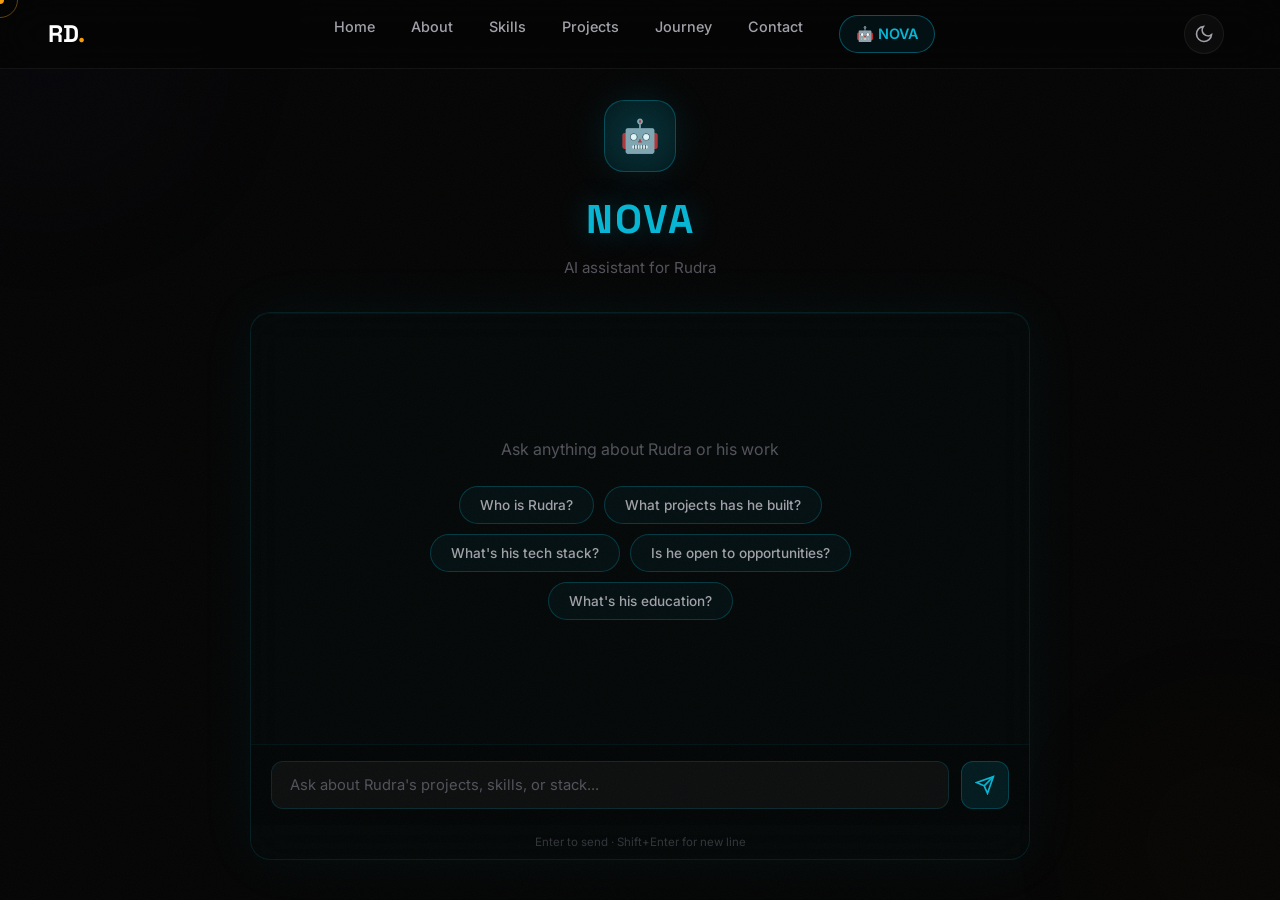
==== nova.html @ 8e403020 "Updated UI / added ChatBot / added feature" ====
<!DOCTYPE html>
<html lang="en">

<head>
    <meta charset="UTF-8">
    <meta name="viewport" content="width=device-width, initial-scale=1.0">
    <title>NOVA — AI Assistant | Rudra Dalvi</title>
    <meta name="description" content="Chat with NOVA, Rudra Dalvi's AI assistant. Ask about his projects, skills, education, and more.">
    <link
        href="https://fonts.googleapis.com/css2?family=Inter:wght@300;400;500;600;700;800;900&family=Space+Grotesk:wght@400;500;600;700&display=swap"
        rel="stylesheet">
    <link rel="stylesheet" href="style.css">
    <link rel="stylesheet" href="nova.css">
</head>

<body>
    <!-- Noise Overlay -->
    <div class="noise-overlay"></div>

    <!-- Custom Cursor -->
    <div class="cursor-dot" id="cursorDot"></div>
    <div class="cursor-ring" id="cursorRing"></div>

    <!-- Navigation -->
    <nav class="navbar scrolled" id="navbar">
        <a href="index.html" class="nav-logo">RD<span class="logo-dot">.</span></a>
        <div class="nav-links">
            <a href="index.html#home" class="nav-link">Home</a>
            <a href="index.html#about" class="nav-link">About</a>
            <a href="index.html#skills" class="nav-link">Skills</a>
            <a href="index.html#projects" class="nav-link">Projects</a>
            <a href="index.html#journey" class="nav-link">Journey</a>
            <a href="index.html#contact" class="nav-link">Contact</a>
            <a href="nova.html" class="nav-link nav-nova active">🤖 NOVA</a>
        </div>
        <button class="theme-toggle" id="themeToggle" aria-label="Toggle theme">
            <svg class="theme-icon icon-sun" width="20" height="20" viewBox="0 0 24 24" fill="none" stroke="currentColor" stroke-width="2"><circle cx="12" cy="12" r="5"/><line x1="12" y1="1" x2="12" y2="3"/><line x1="12" y1="21" x2="12" y2="23"/><line x1="4.22" y1="4.22" x2="5.64" y2="5.64"/><line x1="18.36" y1="18.36" x2="19.78" y2="19.78"/><line x1="1" y1="12" x2="3" y2="12"/><line x1="21" y1="12" x2="23" y2="12"/><line x1="4.22" y1="19.78" x2="5.64" y2="18.36"/><line x1="18.36" y1="5.64" x2="19.78" y2="4.22"/></svg>
            <svg class="theme-icon icon-moon" width="20" height="20" viewBox="0 0 24 24" fill="none" stroke="currentColor" stroke-width="2"><path d="M21 12.79A9 9 0 1 1 11.21 3 7 7 0 0 0 21 12.79z"/></svg>
        </button>
    </nav>

    <!-- NOVA Chat Page -->
    <main class="nova-page">
        <!-- Hero Header -->
        <div class="nova-hero">
            <div class="nova-avatar">
                <div class="nova-avatar-glow"></div>
                <span>🤖</span>
            </div>
            <h1 class="nova-title">NOVA</h1>
            <p class="nova-subtitle">AI assistant for Rudra</p>
        </div>

        <!-- Chat Container -->
        <div class="nova-chat-container" id="novaChatContainer">
            <div class="nova-messages" id="novaMessages">
                <!-- Welcome state with suggestions -->
                <div class="nova-welcome" id="novaWelcome">
                    <p class="nova-welcome-text">Ask anything about Rudra or his work</p>
                    <div class="nova-suggestions" id="novaSuggestions">
                        <button class="nova-chip" data-question="Who is Rudra?">Who is Rudra?</button>
                        <button class="nova-chip" data-question="What projects has he built?">What projects has he built?</button>
                        <button class="nova-chip" data-question="What's his tech stack?">What's his tech stack?</button>
                        <button class="nova-chip" data-question="Is he open to opportunities?">Is he open to opportunities?</button>
                        <button class="nova-chip" data-question="What's his education?">What's his education?</button>
                    </div>
                </div>
            </div>

            <!-- Input Area -->
            <div class="nova-input-area">
                <input type="text" id="novaInput" placeholder="Ask about Rudra's projects, skills, or stack..." autocomplete="off">
                <button id="novaSend" class="nova-send-btn" aria-label="Send">
                    <svg width="20" height="20" viewBox="0 0 24 24" fill="none" stroke="currentColor" stroke-width="2"><line x1="22" y1="2" x2="11" y2="13"/><polygon points="22 2 15 22 11 13 2 9 22 2"/></svg>
                </button>
            </div>
            <p class="nova-hint">Enter to send · Shift+Enter for new line</p>
        </div>
    </main>

    <!-- Edge Glow Overlays -->
    <div class="edge-glow edge-glow-tl"></div>
    <div class="edge-glow edge-glow-br"></div>

    <!-- Flashlight Overlay -->
    <div class="flashlight-overlay" id="flashlightOverlay"></div>

    <script src="nova.js"></script>
</body>

</html>
---- style.css ----
/* ===================================================
   RUDRA DALVI — PORTFOLIO WEBSITE
   Premium Dark Theme with Amber & Violet Accents
   =================================================== */

/* ---------- CSS VARIABLES ---------- */
:root {
    /* Colors */
    --bg-primary: #050505;
    --bg-secondary: #0a0a0a;
    --bg-tertiary: #111111;
    --bg-card: rgba(255, 255, 255, 0.03);
    --bg-card-hover: rgba(255, 255, 255, 0.06);
    --border-subtle: rgba(255, 255, 255, 0.06);
    --border-hover: rgba(255, 255, 255, 0.12);

    --text-primary: #ffffff;
    --text-secondary: #a1a1aa;
    --text-muted: #52525b;

    --accent-amber: #f59e0b;
    --accent-amber-light: #fbbf24;
    --accent-violet: #8b5cf6;
    --accent-violet-light: #a78bfa;
    --accent-cyan: #06b6d4;

    --gradient-primary: linear-gradient(135deg, var(--accent-amber), var(--accent-violet));
    --gradient-hero: linear-gradient(135deg, #f59e0b 0%, #ec4899 50%, #8b5cf6 100%);
    --gradient-glow: radial-gradient(ellipse at center, rgba(139, 92, 246, 0.15) 0%, transparent 70%);

    /* Typography */
    --font-primary: 'Inter', -apple-system, BlinkMacSystemFont, sans-serif;
    --font-display: 'Space Grotesk', 'Inter', sans-serif;

    /* Spacing */
    --section-padding: clamp(80px, 12vh, 140px);
    --container-width: 1200px;
    --container-padding: clamp(20px, 4vw, 40px);

    /* Transitions */
    --ease-out-expo: cubic-bezier(0.16, 1, 0.3, 1);
    --ease-out-quart: cubic-bezier(0.25, 1, 0.5, 1);
    --transition-fast: 0.2s var(--ease-out-expo);
    --transition-medium: 0.4s var(--ease-out-expo);
    --transition-slow: 0.8s var(--ease-out-expo);

    /* Border Radius */
    --radius-sm: 8px;
    --radius-md: 12px;
    --radius-lg: 16px;
    --radius-xl: 24px;
}

/* ---------- RESET & BASE ---------- */
*,
*::before,
*::after {
    margin: 0;
    padding: 0;
    box-sizing: border-box;
}

html {
    scroll-behavior: smooth;
    font-size: 16px;
    -webkit-font-smoothing: antialiased;
    -moz-osx-font-smoothing: grayscale;
}

body {
    font-family: var(--font-primary);
    background: var(--bg-primary);
    color: var(--text-primary);
    line-height: 1.6;
    overflow-x: hidden;
    cursor: none;
}

@media (max-width: 768px) {
    body { cursor: auto; }
}

a {
    color: inherit;
    text-decoration: none;
}

img {
    max-width: 100%;
    height: auto;
    display: block;
}

button {
    font-family: inherit;
    cursor: none;
    border: none;
    background: none;
}

@media (max-width: 768px) {
    button { cursor: pointer; }
}

/* ---------- NOISE OVERLAY ---------- */
.noise-overlay {
    position: fixed;
    top: 0;
    left: 0;
    width: 100%;
    height: 100%;
    pointer-events: none;
    z-index: 99;
    opacity: 0.03;
    background-image: url("data:image/svg+xml,%3Csvg viewBox='0 0 256 256' xmlns='http://www.w3.org/2000/svg'%3E%3Cfilter id='n'%3E%3CfeTurbulence type='fractalNoise' baseFrequency='0.85' numOctaves='4' stitchTiles='stitch'/%3E%3C/filter%3E%3Crect width='100%25' height='100%25' filter='url(%23n)'/%3E%3C/svg%3E");
    background-repeat: repeat;
    background-size: 256px;
}

/* ---------- CUSTOM CURSOR ---------- */
.cursor-dot {
    position: fixed;
    top: 0;
    left: 0;
    width: 8px;
    height: 8px;
    background: var(--accent-amber);
    border-radius: 50%;
    pointer-events: none;
    z-index: 9999;
    transform: translate(-50%, -50%);
    transition: width 0.3s, height 0.3s, background 0.3s;
}

.cursor-ring {
    position: fixed;
    top: 0;
    left: 0;
    width: 36px;
    height: 36px;
    border: 1.5px solid rgba(245, 158, 11, 0.4);
    border-radius: 50%;
    pointer-events: none;
    z-index: 9999;
    transform: translate(-50%, -50%);
    transition: width 0.4s var(--ease-out-expo), height 0.4s var(--ease-out-expo), border-color 0.3s;
}

.cursor-dot.hovering {
    width: 16px;
    height: 16px;
    background: var(--accent-violet);
}

.cursor-ring.hovering {
    width: 50px;
    height: 50px;
    border-color: rgba(139, 92, 246, 0.5);
}

/* Ensure custom cursor is visible everywhere */
*, *::before, *::after {
    cursor: none !important;
}

@media (max-width: 768px) {
    .cursor-dot, .cursor-ring { display: none; }
    *, *::before, *::after { cursor: auto !important; }
}

/* ---------- CONTAINER ---------- */
.container {
    max-width: var(--container-width);
    margin: 0 auto;
    padding: 0 var(--container-padding);
}

/* ---------- SECTION ---------- */
.section {
    padding: var(--section-padding) 0;
    position: relative;
}

.section-header {
    margin-bottom: clamp(40px, 6vh, 70px);
}

.section-tag {
    display: inline-block;
    font-family: var(--font-display);
    font-size: 0.85rem;
    font-weight: 500;
    color: var(--accent-amber);
    letter-spacing: 0.08em;
    margin-bottom: 12px;
    text-transform: uppercase;
}

.section-title {
    font-family: var(--font-display);
    font-size: clamp(2.2rem, 5vw, 3.5rem);
    font-weight: 700;
    line-height: 1.15;
    letter-spacing: -0.02em;
}

.gradient-text {
    background: var(--gradient-hero);
    -webkit-background-clip: text;
    -webkit-text-fill-color: transparent;
    background-clip: text;
}

/* ---------- SCROLL REVEAL ---------- */
.reveal-up {
    opacity: 0;
    transform: translateY(40px);
    transition: opacity 0.8s var(--ease-out-expo), transform 0.8s var(--ease-out-expo);
    transition-delay: var(--delay, 0s);
}

.reveal-up.revealed {
    opacity: 1;
    transform: translateY(0);
}

/* ---------- BUTTONS ---------- */
.btn {
    display: inline-flex;
    align-items: center;
    gap: 10px;
    padding: 14px 28px;
    font-family: var(--font-display);
    font-size: 0.95rem;
    font-weight: 600;
    border-radius: 50px;
    transition: all var(--transition-medium);
    position: relative;
    overflow: hidden;
}

.btn-primary {
    background: var(--gradient-primary);
    color: #fff;
    border: none;
    box-shadow: 0 4px 24px rgba(139, 92, 246, 0.25);
}

.btn-primary::before {
    content: '';
    position: absolute;
    inset: 0;
    background: linear-gradient(135deg, var(--accent-violet), var(--accent-amber));
    opacity: 0;
    transition: opacity 0.4s;
    border-radius: inherit;
}

.btn-primary:hover::before {
    opacity: 1;
}

.btn-primary span, .btn-primary svg {
    position: relative;
    z-index: 1;
}

.btn-primary:hover {
    box-shadow: 0 8px 32px rgba(139, 92, 246, 0.4);
    transform: translateY(-2px);
}

.btn-outline {
    background: transparent;
    color: var(--text-primary);
    border: 1.5px solid var(--border-hover);
}

.btn-outline:hover {
    border-color: var(--accent-amber);
    color: var(--accent-amber);
    background: rgba(245, 158, 11, 0.05);
    transform: translateY(-2px);
}

/* ===================================================
   NAVIGATION
   =================================================== */
.navbar {
    position: fixed;
    top: 0;
    left: 0;
    right: 0;
    z-index: 1000;
    display: flex;
    align-items: center;
    justify-content: space-between;
    padding: 20px clamp(24px, 4vw, 48px);
    background: rgba(5, 5, 5, 0.6);
    backdrop-filter: blur(20px);
    -webkit-backdrop-filter: blur(20px);
    border-bottom: 1px solid transparent;
    transition: all 0.4s var(--ease-out-expo);
}

.navbar.scrolled {
    padding: 14px clamp(24px, 4vw, 48px);
    border-bottom-color: var(--border-subtle);
    background: rgba(5, 5, 5, 0.85);
}

.nav-logo {
    font-family: var(--font-display);
    font-size: 1.5rem;
    font-weight: 700;
    letter-spacing: -0.02em;
    transition: color var(--transition-fast);
}

.logo-dot {
    color: var(--accent-amber);
}

.nav-links {
    display: flex;
    gap: 36px;
}

.nav-link {
    font-size: 0.9rem;
    font-weight: 500;
    color: var(--text-secondary);
    transition: color var(--transition-fast);
    position: relative;
}

.nav-link::after {
    content: '';
    position: absolute;
    bottom: -4px;
    left: 0;
    width: 0;
    height: 2px;
    background: var(--gradient-primary);
    transition: width var(--transition-medium);
    border-radius: 2px;
}

.nav-link:hover,
.nav-link.active {
    color: var(--text-primary);
}

.nav-link:hover::after,
.nav-link.active::after {
    width: 100%;
}

/* NOVA AI Nav Link - Special Styling */
.nav-nova {
    color: #06b6d4 !important;
    border: 1px solid rgba(6,182,212,0.4);
    padding: 6px 16px !important;
    border-radius: 20px;
    font-weight: 600 !important;
    background: rgba(6,182,212,0.08);
    transition: all 0.3s ease;
}
.nav-nova:hover {
    background: rgba(6,182,212,0.15);
    border-color: rgba(6,182,212,0.7);
    box-shadow: 0 0 20px rgba(6,182,212,0.2);
}
.nav-nova::after { display: none !important; }

.nav-menu-btn {
    display: none;
    flex-direction: column;
    gap: 5px;
    padding: 4px;
}

.nav-menu-btn span {
    display: block;
    width: 24px;
    height: 2px;
    background: var(--text-primary);
    transition: all var(--transition-fast);
    border-radius: 2px;
}

.nav-menu-btn.open span:nth-child(1) {
    transform: rotate(45deg) translate(5px, 5px);
}
.nav-menu-btn.open span:nth-child(2) {
    opacity: 0;
}
.nav-menu-btn.open span:nth-child(3) {
    transform: rotate(-45deg) translate(5px, -5px);
}

/* Mobile Menu */
.mobile-menu {
    position: fixed;
    top: 0;
    left: 0;
    right: 0;
    bottom: 0;
    z-index: 999;
    background: rgba(5, 5, 5, 0.95);
    backdrop-filter: blur(30px);
    display: flex;
    flex-direction: column;
    align-items: center;
    justify-content: center;
    gap: 32px;
    opacity: 0;
    visibility: hidden;
    transition: all 0.5s var(--ease-out-expo);
}

.mobile-menu.open {
    opacity: 1;
    visibility: visible;
}

.mobile-link {
    font-family: var(--font-display);
    font-size: 2rem;
    font-weight: 700;
    color: var(--text-secondary);
    transition: color var(--transition-fast);
}

.mobile-link:hover {
    color: var(--accent-amber);
}

@media (max-width: 768px) {
    .nav-links { display: none; }
    .nav-menu-btn { display: flex; }
}

/* ===================================================
   HERO SECTION — SPACE THEME
   =================================================== */
.hero {
    min-height: 100vh;
    display: flex;
    align-items: center;
    position: relative;
    overflow: hidden;
    padding: 100px 0 60px;
    background: #020010;
}

/* ---------- SPACE BACKGROUND ---------- */
.space-bg {
    position: absolute;
    inset: 0;
    overflow: hidden;
    z-index: 0;
}

/* Star layers using radial gradients */
.stars-layer {
    position: absolute;
    inset: 0;
}

.stars-small {
    background-image:
        radial-gradient(1px 1px at 10% 20%, rgba(255,255,255,0.8) 50%, transparent 100%),
        radial-gradient(1px 1px at 25% 35%, rgba(255,255,255,0.6) 50%, transparent 100%),
        radial-gradient(1px 1px at 40% 10%, rgba(255,255,255,0.7) 50%, transparent 100%),
        radial-gradient(1px 1px at 55% 45%, rgba(255,255,255,0.5) 50%, transparent 100%),
        radial-gradient(1px 1px at 70% 15%, rgba(255,255,255,0.8) 50%, transparent 100%),
        radial-gradient(1px 1px at 85% 55%, rgba(255,255,255,0.6) 50%, transparent 100%),
        radial-gradient(1px 1px at 15% 60%, rgba(255,255,255,0.5) 50%, transparent 100%),
        radial-gradient(1px 1px at 30% 75%, rgba(255,255,255,0.7) 50%, transparent 100%),
        radial-gradient(1px 1px at 50% 80%, rgba(255,255,255,0.6) 50%, transparent 100%),
        radial-gradient(1px 1px at 65% 65%, rgba(255,255,255,0.8) 50%, transparent 100%),
        radial-gradient(1px 1px at 80% 30%, rgba(255,255,255,0.5) 50%, transparent 100%),
        radial-gradient(1px 1px at 95% 75%, rgba(255,255,255,0.7) 50%, transparent 100%),
        radial-gradient(1px 1px at 5% 90%, rgba(255,255,255,0.6) 50%, transparent 100%),
        radial-gradient(1px 1px at 20% 50%, rgba(255,255,255,0.5) 50%, transparent 100%),
        radial-gradient(1px 1px at 45% 25%, rgba(255,255,255,0.8) 50%, transparent 100%),
        radial-gradient(1px 1px at 60% 90%, rgba(255,255,255,0.6) 50%, transparent 100%),
        radial-gradient(1px 1px at 75% 50%, rgba(255,255,255,0.7) 50%, transparent 100%),
        radial-gradient(1px 1px at 90% 10%, rgba(255,255,255,0.5) 50%, transparent 100%),
        radial-gradient(1px 1px at 35% 95%, rgba(255,255,255,0.8) 50%, transparent 100%),
        radial-gradient(1px 1px at 8% 42%, rgba(255,255,255,0.6) 50%, transparent 100%);
    animation: twinkle-1 4s ease-in-out infinite alternate;
}

.stars-medium {
    background-image:
        radial-gradient(1.5px 1.5px at 12% 28%, rgba(255,255,255,0.9) 50%, transparent 100%),
        radial-gradient(1.5px 1.5px at 38% 52%, rgba(200,180,255,0.8) 50%, transparent 100%),
        radial-gradient(1.5px 1.5px at 62% 18%, rgba(255,220,180,0.9) 50%, transparent 100%),
        radial-gradient(1.5px 1.5px at 78% 72%, rgba(255,255,255,0.7) 50%, transparent 100%),
        radial-gradient(1.5px 1.5px at 22% 82%, rgba(180,200,255,0.8) 50%, transparent 100%),
        radial-gradient(1.5px 1.5px at 48% 38%, rgba(255,255,255,0.9) 50%, transparent 100%),
        radial-gradient(1.5px 1.5px at 88% 48%, rgba(255,200,220,0.7) 50%, transparent 100%),
        radial-gradient(1.5px 1.5px at 55% 92%, rgba(255,255,255,0.8) 50%, transparent 100%),
        radial-gradient(1.5px 1.5px at 32% 12%, rgba(200,220,255,0.9) 50%, transparent 100%),
        radial-gradient(1.5px 1.5px at 72% 58%, rgba(255,255,255,0.7) 50%, transparent 100%);
    animation: twinkle-2 5s ease-in-out infinite alternate;
}

.stars-large {
    background-image:
        radial-gradient(2.5px 2.5px at 18% 22%, rgba(255,255,255,1) 40%, rgba(139,92,246,0.3) 70%, transparent 100%),
        radial-gradient(2px 2px at 52% 68%, rgba(255,255,255,1) 40%, rgba(245,158,11,0.3) 70%, transparent 100%),
        radial-gradient(2.5px 2.5px at 82% 35%, rgba(255,255,255,1) 40%, rgba(6,182,212,0.3) 70%, transparent 100%),
        radial-gradient(2px 2px at 42% 85%, rgba(255,255,255,0.9) 40%, rgba(139,92,246,0.2) 70%, transparent 100%),
        radial-gradient(2.5px 2.5px at 68% 12%, rgba(255,255,255,1) 40%, rgba(245,158,11,0.2) 70%, transparent 100%);
    animation: twinkle-3 6s ease-in-out infinite alternate;
}

@keyframes twinkle-1 {
    0% { opacity: 0.6; }
    100% { opacity: 1; }
}
@keyframes twinkle-2 {
    0% { opacity: 1; }
    100% { opacity: 0.5; }
}
@keyframes twinkle-3 {
    0% { opacity: 0.8; }
    50% { opacity: 1; }
    100% { opacity: 0.6; }
}

/* Nebulae — colorful cosmic clouds */
.nebula {
    position: absolute;
    border-radius: 50%;
    filter: blur(80px);
    pointer-events: none;
}

.nebula-1 {
    width: 500px;
    height: 400px;
    top: -10%;
    right: -5%;
    background: radial-gradient(ellipse, rgba(139, 92, 246, 0.12) 0%, rgba(88, 28, 135, 0.06) 50%, transparent 80%);
    animation: nebula-drift 20s ease-in-out infinite alternate;
}

.nebula-2 {
    width: 400px;
    height: 350px;
    bottom: 5%;
    left: -5%;
    background: radial-gradient(ellipse, rgba(245, 158, 11, 0.08) 0%, rgba(234, 88, 12, 0.04) 50%, transparent 80%);
    animation: nebula-drift 25s ease-in-out infinite alternate-reverse;
}

.nebula-3 {
    width: 350px;
    height: 300px;
    top: 40%;
    left: 30%;
    background: radial-gradient(ellipse, rgba(6, 182, 212, 0.06) 0%, rgba(14, 116, 144, 0.03) 50%, transparent 80%);
    animation: nebula-drift 18s ease-in-out infinite alternate;
}

@keyframes nebula-drift {
    0% { transform: translate(0, 0) scale(1); }
    50% { transform: translate(20px, -15px) scale(1.05); }
    100% { transform: translate(-15px, 10px) scale(0.95); }
}

/* Shooting Stars */
.shooting-star {
    position: absolute;
    width: 100px;
    height: 1px;
    background: linear-gradient(90deg, rgba(255,255,255,0.8), transparent);
    border-radius: 50%;
    opacity: 0;
}

.star-1 {
    top: 15%;
    left: 20%;
    transform: rotate(-35deg);
    animation: shoot 4s ease-in-out infinite;
    animation-delay: 1s;
}

.star-2 {
    top: 35%;
    left: 60%;
    transform: rotate(-25deg);
    animation: shoot 5s ease-in-out infinite;
    animation-delay: 3s;
}

.star-3 {
    top: 55%;
    left: 40%;
    transform: rotate(-40deg);
    animation: shoot 6s ease-in-out infinite;
    animation-delay: 5s;
}

@keyframes shoot {
    0% { opacity: 0; transform: rotate(-35deg) translateX(0); }
    2% { opacity: 1; }
    8% { opacity: 0; transform: rotate(-35deg) translateX(300px); }
    100% { opacity: 0; }
}

/* Planets */
.planet {
    position: absolute;
    border-radius: 50%;
    pointer-events: none;
}

.planet-1 {
    width: 60px;
    height: 60px;
    top: 12%;
    right: 15%;
    background: radial-gradient(circle at 30% 30%, #4a3878, #1e1145);
    box-shadow: inset -8px -5px 15px rgba(0,0,0,0.5), 0 0 20px rgba(139,92,246,0.15);
    animation: planet-float 15s ease-in-out infinite;
}

.planet-1::after {
    content: '';
    position: absolute;
    width: 90px;
    height: 12px;
    top: 50%;
    left: 50%;
    transform: translate(-50%, -50%) rotateX(75deg);
    border: 1.5px solid rgba(139,92,246,0.25);
    border-radius: 50%;
}

.planet-2 {
    width: 30px;
    height: 30px;
    bottom: 25%;
    left: 10%;
    background: radial-gradient(circle at 35% 35%, #f59e0b, #92400e);
    box-shadow: inset -4px -3px 8px rgba(0,0,0,0.4), 0 0 12px rgba(245,158,11,0.1);
    animation: planet-float 12s ease-in-out infinite reverse;
}

@keyframes planet-float {
    0%, 100% { transform: translateY(0) translateX(0); }
    25% { transform: translateY(-8px) translateX(5px); }
    50% { transform: translateY(5px) translateX(-3px); }
    75% { transform: translateY(-3px) translateX(-8px); }
}

/* ---------- CSS ASTRONAUT (Image-Based) ---------- */
.astronaut-wrapper {
    position: absolute;
    right: 8%;
    top: 50%;
    transform: translateY(-50%);
    z-index: 3;
    pointer-events: none;
    animation: astro-float 8s ease-in-out infinite;
}

@keyframes astro-float {
    0%, 100% { transform: translateY(-50%) rotate(-5deg) translate(0, 0); }
    25% { transform: translateY(-50%) rotate(3deg) translate(15px, -20px); }
    50% { transform: translateY(-50%) rotate(-2deg) translate(-10px, -35px); }
    75% { transform: translateY(-50%) rotate(5deg) translate(20px, -15px); }
}

.astronaut-img {
    width: clamp(280px, 30vw, 450px);
    height: auto;
    filter: drop-shadow(0 10px 40px rgba(139, 92, 246, 0.25))
            drop-shadow(0 5px 15px rgba(245, 158, 11, 0.15));
    transition: filter 0.5s, transform 0.5s var(--ease-out-expo);
}

.astronaut-wrapper:hover .astronaut-img {
    filter: drop-shadow(0 15px 50px rgba(139, 92, 246, 0.35))
            drop-shadow(0 8px 25px rgba(245, 158, 11, 0.2));
    transform: scale(1.05);
}

/* ---------- HERO CONTENT (SPACE LAYOUT) ---------- */
.hero-particles {
    position: absolute;
    inset: 0;
    pointer-events: none;
    overflow: hidden;
    z-index: 1;
}

.hero-content-space {
    max-width: var(--container-width);
    margin: 0 auto;
    padding: 0 var(--container-padding);
    padding-left: clamp(60px, 10vw, 160px);
    display: flex;
    align-items: center;
    justify-content: flex-start;
    position: relative;
    z-index: 4;
}

.hero-text-centered {
    max-width: 550px;
    text-align: left;
    flex-shrink: 0;
}

.hero-badge {
    display: inline-flex;
    align-items: center;
    gap: 8px;
    padding: 8px 16px;
    background: rgba(245, 158, 11, 0.1);
    border: 1px solid rgba(245, 158, 11, 0.25);
    border-radius: 50px;
    font-size: 0.82rem;
    color: var(--accent-amber-light);
    font-weight: 500;
    margin-bottom: 24px;
    backdrop-filter: blur(8px);
}

.badge-dot {
    width: 8px;
    height: 8px;
    background: #22c55e;
    border-radius: 50%;
    animation: pulse-dot 2s ease-in-out infinite;
}

@keyframes pulse-dot {
    0%, 100% { opacity: 1; transform: scale(1); }
    50% { opacity: 0.5; transform: scale(0.8); }
}

.hero-title {
    margin-bottom: 16px;
}

.hero-line {
    display: block;
    font-family: var(--font-display);
    font-size: clamp(1.2rem, 2.5vw, 1.5rem);
    font-weight: 400;
    color: rgba(255,255,255,0.6);
    margin-bottom: 4px;
}

.hero-name {
    display: block;
    font-family: var(--font-display);
    font-size: clamp(3rem, 7vw, 5.5rem);
    font-weight: 800;
    line-height: 1.05;
    letter-spacing: -0.03em;
    background: linear-gradient(135deg, #fff 0%, #c4b5fd 50%, #fbbf24 100%);
    -webkit-background-clip: text;
    -webkit-text-fill-color: transparent;
    background-clip: text;
    text-shadow: none;
}

.hero-subtitle {
    font-family: var(--font-display);
    font-size: clamp(1.1rem, 2vw, 1.4rem);
    font-weight: 500;
    color: rgba(255,255,255,0.5);
    margin-bottom: 20px;
    min-height: 2em;
}

.typed-cursor {
    color: var(--accent-amber);
    animation: blink 1s step-end infinite;
    font-weight: 300;
}

@keyframes blink {
    0%, 100% { opacity: 1; }
    50% { opacity: 0; }
}

.hero-description {
    font-size: clamp(0.95rem, 1.3vw, 1.05rem);
    color: rgba(255,255,255,0.45);
    max-width: 480px;
    line-height: 1.7;
    margin-bottom: 32px;
}

.hero-cta {
    display: flex;
    gap: 16px;
    margin-bottom: 48px;
    flex-wrap: wrap;
}

.hero-stats {
    display: flex;
    gap: 32px;
    align-items: center;
}

.stat {
    display: flex;
    flex-direction: column;
}

.stat-number {
    font-family: var(--font-display);
    font-size: 2rem;
    font-weight: 700;
    color: var(--text-primary);
    display: inline;
}

.stat-plus {
    font-family: var(--font-display);
    font-size: 1.8rem;
    font-weight: 700;
    color: var(--accent-amber);
}

.stat-label {
    font-size: 0.82rem;
    color: rgba(255,255,255,0.35);
    font-weight: 500;
}

.stat-divider {
    width: 1px;
    height: 40px;
    background: rgba(255,255,255,0.1);
}

/* Scroll Indicator */
.scroll-indicator {
    position: absolute;
    bottom: 30px;
    left: 50%;
    transform: translateX(-50%);
    display: flex;
    flex-direction: column;
    align-items: center;
    gap: 8px;
    z-index: 5;
}

.scroll-line {
    width: 1px;
    height: 50px;
    background: linear-gradient(to bottom, var(--accent-amber), transparent);
    animation: scroll-anim 2s ease-in-out infinite;
}

@keyframes scroll-anim {
    0% { transform: scaleY(0); transform-origin: top; opacity: 1; }
    50% { transform: scaleY(1); transform-origin: top; opacity: 1; }
    50.001% { transform-origin: bottom; }
    100% { transform: scaleY(0); transform-origin: bottom; opacity: 1; }
}

.scroll-indicator span {
    font-size: 0.7rem;
    color: rgba(255,255,255,0.3);
    letter-spacing: 0.2em;
    text-transform: uppercase;
}

@media (max-width: 768px) {
    .hero-content-space {
        text-align: center;
        justify-content: center;
        padding-left: var(--container-padding);
        padding-right: var(--container-padding);
    }
    .hero-text-centered {
        display: flex;
        flex-direction: column;
        align-items: center;
        max-width: 100%;
        flex-shrink: 1;
    }
    .hero-description {
        margin: 0 auto 32px;
        text-align: center;
        max-width: 100%;
        word-wrap: break-word;
        overflow-wrap: break-word;
    }
    .hero-cta { justify-content: center; flex-wrap: wrap; }
    .hero-stats { justify-content: center; }
    .hero-badge { margin: 0 auto 24px; }
    .astronaut-wrapper { 
        right: 5%;
        opacity: 0.3;
        transform: translateY(-50%) scale(0.5);
    }
    .scroll-indicator { display: none; }
    .hero-name { font-size: clamp(2.5rem, 12vw, 4rem); }
}

/* ===================================================
   ABOUT — BENTO GRID
   =================================================== */
.bento-grid {
    display: grid;
    grid-template-columns: repeat(3, 1fr);
    grid-template-rows: auto auto;
    gap: 20px;
}

.bento-card {
    background: var(--bg-card);
    border: 1px solid var(--border-subtle);
    border-radius: var(--radius-lg);
    overflow: hidden;
    transition: all var(--transition-medium);
    position: relative;
}

.bento-card::before {
    content: '';
    position: absolute;
    inset: 0;
    background: var(--gradient-glow);
    opacity: 0;
    transition: opacity var(--transition-medium);
    pointer-events: none;
}

.bento-card:hover {
    border-color: var(--border-hover);
    background: var(--bg-card-hover);
    transform: translateY(-4px);
}

.bento-card:hover::before {
    opacity: 1;
}

.bento-card-inner {
    padding: clamp(24px, 3vw, 36px);
    height: 100%;
    position: relative;
    z-index: 1;
}

/* Bio Card — spans 2 columns, 2 rows */
.bento-bio {
    grid-column: 1 / 3;
    grid-row: 1 / 2;
}

.code-window-dots {
    display: flex;
    gap: 6px;
    margin-bottom: 24px;
}

.code-window-dots span {
    width: 10px;
    height: 10px;
    border-radius: 50%;
}

.bio-content h3 {
    font-family: var(--font-display);
    font-size: clamp(1.5rem, 3vw, 2rem);
    font-weight: 700;
    margin-bottom: 16px;
}

.bio-content p {
    color: var(--text-secondary);
    line-height: 1.75;
    margin-bottom: 12px;
    font-size: 0.95rem;
}

.bio-content p strong {
    color: var(--text-primary);
    font-weight: 600;
}

/* Tech Stack Card */
.bento-tech {
    grid-column: 3 / 4;
    grid-row: 1 / 2;
    min-height: 300px;
}

.orbit-container {
    position: relative;
    width: 100%;
    height: 260px;
    display: flex;
    align-items: center;
    justify-content: center;
}

.orbit {
    position: absolute;
    border-radius: 50%;
    border: 1px dashed rgba(255, 255, 255, 0.06);
    animation: orbit-spin 20s linear infinite;
}

.orbit-1 {
    width: 200px;
    height: 200px;
}

.orbit-2 {
    width: 140px;
    height: 140px;
    animation-direction: reverse;
    animation-duration: 15s;
}

@keyframes orbit-spin {
    from { transform: rotate(0deg); }
    to { transform: rotate(360deg); }
}

.orbit-icon {
    position: absolute;
    width: 40px;
    height: 40px;
    background: var(--bg-tertiary);
    border: 1px solid var(--border-subtle);
    border-radius: 50%;
    display: flex;
    align-items: center;
    justify-content: center;
    top: 50%;
    left: 50%;
    transform: rotate(var(--angle)) translateX(calc(100px)) rotate(calc(-1 * var(--angle)));
}

.orbit-2 .orbit-icon {
    transform: rotate(var(--angle)) translateX(70px) rotate(calc(-1 * var(--angle)));
}

/* Counter-rotate icons so they stay upright */
.orbit-1 .orbit-icon {
    animation: counter-spin 20s linear infinite;
}
.orbit-2 .orbit-icon {
    animation: counter-spin-reverse 15s linear infinite;
}

@keyframes counter-spin {
    from { transform: rotate(var(--angle)) translateX(100px) rotate(calc(-1 * var(--angle))); }
    to { transform: rotate(calc(var(--angle) - 360deg)) translateX(100px) rotate(calc(-1 * (var(--angle) - 360deg))); }
}

@keyframes counter-spin-reverse {
    from { transform: rotate(var(--angle)) translateX(70px) rotate(calc(-1 * var(--angle))); }
    to { transform: rotate(calc(var(--angle) + 360deg)) translateX(70px) rotate(calc(-1 * (var(--angle) + 360deg))); }
}

.orbit-center {
    width: 48px;
    height: 48px;
    background: var(--gradient-primary);
    border-radius: 50%;
    display: flex;
    align-items: center;
    justify-content: center;
    font-family: var(--font-display);
    font-size: 0.85rem;
    font-weight: 700;
    color: #fff;
    z-index: 2;
    box-shadow: 0 8px 32px rgba(139, 92, 246, 0.3);
}

/* Location Card */
.bento-location {
    grid-column: 1 / 2;
    grid-row: 2 / 3;
}

.globe-visual {
    margin-bottom: 20px;
}

.globe {
    width: 80px;
    height: 80px;
    position: relative;
    border-radius: 50%;
    border: 1.5px solid rgba(139, 92, 246, 0.3);
    animation: globe-rotate 10s linear infinite;
}

@keyframes globe-rotate {
    from { transform: rotateY(0deg); }
    to { transform: rotateY(360deg); }
}

.globe-ring {
    position: absolute;
    inset: 0;
    border-radius: 50%;
    border: 1px solid rgba(139, 92, 246, 0.15);
}

.globe-ring.ring-1 {
    transform: rotateX(60deg);
}
.globe-ring.ring-2 {
    transform: rotateY(60deg);
}
.globe-ring.ring-3 {
    transform: rotateZ(30deg) rotateX(45deg);
}

.globe-dot {
    position: absolute;
    width: 8px;
    height: 8px;
    background: var(--accent-amber);
    border-radius: 50%;
    top: 30%;
    left: 65%;
    box-shadow: 0 0 12px var(--accent-amber);
}

.bento-location h3 {
    font-family: var(--font-display);
    font-size: 1.4rem;
    font-weight: 700;
    margin-bottom: 4px;
}

.location-sub {
    color: var(--text-muted);
    font-size: 0.85rem;
    margin-bottom: 8px;
}

.location-open {
    color: var(--text-secondary);
    font-size: 0.9rem;
}

/* Contact Card */
.bento-contact-card {
    grid-column: 2 / 3;
    grid-row: 2 / 3;
}

.contact-emoji {
    font-size: 2.5rem;
    margin-bottom: 16px;
}

.bento-contact-card h3 {
    font-family: var(--font-display);
    font-size: 1.3rem;
    font-weight: 700;
    margin-bottom: 20px;
    line-height: 1.3;
}

.copy-email-btn {
    display: inline-flex;
    align-items: center;
    gap: 8px;
    padding: 12px 20px;
    background: var(--bg-tertiary);
    border: 1px solid var(--border-subtle);
    border-radius: var(--radius-md);
    color: var(--text-primary);
    font-size: 0.88rem;
    font-weight: 500;
    transition: all var(--transition-medium);
}

.copy-email-btn:hover {
    border-color: var(--accent-amber);
    background: rgba(245, 158, 11, 0.08);
    color: var(--accent-amber);
}

.copy-email-btn svg {
    transition: transform var(--transition-fast);
}

.copy-email-btn:hover svg {
    transform: scale(1.1);
}

/* Education Card */
.bento-education {
    grid-column: 3 / 4;
    grid-row: 2 / 3;
}

.edu-icon {
    font-size: 2.5rem;
    margin-bottom: 16px;
}

.bento-education h3 {
    font-family: var(--font-display);
    font-size: 1.3rem;
    font-weight: 700;
    margin-bottom: 12px;
}

.edu-college {
    color: var(--text-primary);
    font-weight: 600;
    font-size: 0.95rem;
    margin-bottom: 4px;
}

.edu-degree {
    color: var(--text-secondary);
    font-size: 0.88rem;
    margin-bottom: 12px;
}

.edu-year {
    display: inline-block;
    padding: 6px 14px;
    background: rgba(139, 92, 246, 0.1);
    border: 1px solid rgba(139, 92, 246, 0.2);
    border-radius: var(--radius-sm);
    color: var(--accent-violet-light);
    font-size: 0.82rem;
    font-weight: 600;
}

@media (max-width: 960px) {
    .bento-grid {
        grid-template-columns: 1fr 1fr;
    }
    .bento-bio {
        grid-column: 1 / -1;
        grid-row: auto;
    }
    .bento-tech {
        grid-column: 1 / -1;
        grid-row: auto;
        min-height: 250px;
    }
    .bento-location { grid-column: auto; grid-row: auto; }
    .bento-contact-card { grid-column: auto; grid-row: auto; }
    .bento-education { grid-column: 1 / -1; grid-row: auto; }
    .orbit-container {
        height: 220px;
    }
    .orbit-1 { width: 170px; height: 170px; }
    .orbit-2 { width: 120px; height: 120px; }
    .orbit-icon { width: 34px; height: 34px; }
    .orbit-icon svg { width: 18px; height: 18px; }
}

@media (max-width: 600px) {
    .bento-grid {
        grid-template-columns: 1fr;
    }
    .bento-bio,
    .bento-tech,
    .bento-location,
    .bento-contact-card,
    .bento-education {
        grid-column: 1 / -1;
        grid-row: auto;
    }
    .bento-tech {
        min-height: 200px;
        overflow: hidden;
    }
    .orbit-container {
        height: 180px;
        transform: scale(0.65);
    }
    .bento-card-inner {
        padding: 20px;
    }
    .bio-content h3 {
        font-size: 1.3rem;
    }
    .bio-content p {
        font-size: 0.88rem;
    }
    .bento-location h3,
    .bento-contact-card h3 {
        font-size: 1.1rem;
    }
    .copy-email-btn {
        font-size: 0.8rem;
        padding: 10px 16px;
    }
    .edu-icon { font-size: 1.8rem; }
    .globe { width: 60px; height: 60px; }
}

/* ===================================================
   MARQUEE
   =================================================== */
.marquee-section {
    padding: 40px 0;
    border-top: 1px solid var(--border-subtle);
    border-bottom: 1px solid var(--border-subtle);
    overflow: hidden;
    background: var(--bg-secondary);
}

.marquee-track {
    display: flex;
    width: max-content;
    animation: marquee 30s linear infinite;
}

@keyframes marquee {
    from { transform: translateX(0); }
    to { transform: translateX(-50%); }
}

.marquee-content {
    display: flex;
    align-items: center;
    gap: 40px;
    padding-right: 40px;
}

.marquee-content span {
    font-family: var(--font-display);
    font-size: clamp(1rem, 2vw, 1.4rem);
    font-weight: 700;
    color: var(--text-muted);
    white-space: nowrap;
    letter-spacing: 0.05em;
    transition: color 0.3s;
}

.marquee-dot {
    color: var(--accent-amber) !important;
    font-size: 0.6rem !important;
}

.marquee-track:hover {
    animation-play-state: paused;
}

.marquee-track:hover .marquee-content span:not(.marquee-dot) {
    color: var(--text-secondary);
}

/* ===================================================
   PROJECTS
   =================================================== */
.projects-grid {
    display: grid;
    grid-template-columns: repeat(auto-fill, minmax(340px, 1fr));
    gap: 24px;
}

.project-card {
    background: var(--bg-card);
    border: 1px solid var(--border-subtle);
    border-radius: var(--radius-lg);
    overflow: hidden;
    transition: all var(--transition-medium);
    position: relative;
}

.project-card::before {
    content: '';
    position: absolute;
    inset: -1px;
    border-radius: inherit;
    background: var(--gradient-primary);
    opacity: 0;
    transition: opacity var(--transition-medium);
    z-index: 0;
    pointer-events: none;
}

.project-card:hover {
    transform: translateY(-6px);
}

.project-card:hover::before {
    opacity: 1;
}

.project-card-inner {
    position: relative;
    z-index: 1;
    background: var(--bg-secondary);
    border-radius: calc(var(--radius-lg) - 1px);
    padding: clamp(24px, 3vw, 32px);
    height: 100%;
    display: flex;
    flex-direction: column;
}

.project-number {
    font-family: var(--font-display);
    font-size: 3.5rem;
    font-weight: 800;
    color: rgba(255, 255, 255, 0.03);
    position: absolute;
    top: 16px;
    right: 24px;
    line-height: 1;
}

.project-header {
    display: flex;
    justify-content: space-between;
    align-items: flex-start;
    margin-bottom: 16px;
}

.project-title {
    font-family: var(--font-display);
    font-size: 1.35rem;
    font-weight: 700;
    max-width: 200px;
}

.project-links {
    display: flex;
    gap: 10px;
    position: relative;
    z-index: 5;
}

.project-link {
    width: 36px;
    height: 36px;
    display: flex;
    align-items: center;
    justify-content: center;
    border-radius: 50%;
    background: var(--bg-tertiary);
    border: 1px solid var(--border-subtle);
    color: var(--text-secondary);
    transition: all var(--transition-fast);
}

.project-link:hover {
    border-color: var(--accent-amber);
    color: var(--accent-amber);
    transform: translateY(-2px);
}

.project-link.disabled {
    opacity: 0.3;
    pointer-events: none;
}

.project-desc {
    color: var(--text-secondary);
    font-size: 0.9rem;
    line-height: 1.7;
    margin-bottom: 20px;
    flex-grow: 1;
}

.project-tags {
    display: flex;
    flex-wrap: wrap;
    gap: 8px;
    margin-bottom: 24px;
}

.tag {
    padding: 5px 12px;
    background: rgba(139, 92, 246, 0.08);
    border: 1px solid rgba(139, 92, 246, 0.15);
    border-radius: 50px;
    font-size: 0.78rem;
    font-weight: 500;
    color: var(--accent-violet-light);
}

.project-image-preview {
    background: var(--bg-tertiary);
    border: 1px solid var(--border-subtle);
    border-radius: var(--radius-md);
    height: 160px;
    display: flex;
    align-items: center;
    justify-content: center;
    overflow: hidden;
}

.preview-placeholder {
    color: var(--text-muted);
    opacity: 0.5;
}

.preview-placeholder svg {
    stroke: var(--accent-violet);
    opacity: 0.4;
}

.placeholder-coming svg {
    stroke: var(--accent-amber);
    animation: pulse-light 2s ease-in-out infinite;
}

@keyframes pulse-light {
    0%, 100% { opacity: 0.3; }
    50% { opacity: 0.6; }
}

@media (max-width: 600px) {
    .projects-grid {
        grid-template-columns: 1fr;
    }
}

/* ===================================================
   JOURNEY / TIMELINE
   =================================================== */
.journey {
    background: var(--bg-secondary);
}

.timeline {
    position: relative;
    max-width: 800px;
    margin: 0 auto;
    padding-left: 40px;
}

.timeline-line {
    position: absolute;
    top: 0;
    left: 15px;
    width: 2px;
    height: 100%;
    background: linear-gradient(to bottom, var(--accent-amber), var(--accent-violet), transparent);
    border-radius: 2px;
}

.timeline-item {
    position: relative;
    margin-bottom: 48px;
}

.timeline-item:last-child {
    margin-bottom: 0;
}

.timeline-dot {
    position: absolute;
    left: -33px;
    top: 6px;
    width: 18px;
    height: 18px;
    border-radius: 50%;
    background: var(--bg-secondary);
    border: 2px solid var(--accent-amber);
    display: flex;
    align-items: center;
    justify-content: center;
    z-index: 2;
}

.timeline-dot-inner {
    width: 8px;
    height: 8px;
    border-radius: 50%;
    background: var(--accent-amber);
}

.timeline-content {
    background: var(--bg-card);
    border: 1px solid var(--border-subtle);
    border-radius: var(--radius-lg);
    padding: clamp(20px, 3vw, 28px);
    transition: all var(--transition-medium);
}

.timeline-content:hover {
    border-color: var(--border-hover);
    transform: translateX(4px);
}

.timeline-year {
    display: inline-block;
    padding: 4px 14px;
    background: var(--gradient-primary);
    border-radius: 50px;
    font-family: var(--font-display);
    font-size: 0.82rem;
    font-weight: 700;
    color: #fff;
    margin-bottom: 12px;
}

.timeline-title {
    font-family: var(--font-display);
    font-size: 1.15rem;
    font-weight: 700;
    margin-bottom: 8px;
}

.timeline-tech {
    font-size: 0.82rem;
    color: var(--accent-violet-light);
    font-weight: 500;
    margin-bottom: 12px;
    letter-spacing: 0.02em;
}

.timeline-content p {
    color: var(--text-secondary);
    font-size: 0.9rem;
    line-height: 1.7;
}

@media (max-width: 600px) {
    .timeline { padding-left: 30px; }
    .timeline-line { left: 10px; }
    .timeline-dot { left: -28px; }
}

/* ===================================================
   CONTACT
   =================================================== */
.contact {
    background: var(--bg-primary);
}

.contact-wrapper {
    display: grid;
    grid-template-columns: 1fr 1fr;
    gap: clamp(40px, 6vw, 80px);
    align-items: start;
}

.contact-title {
    font-family: var(--font-display);
    font-size: clamp(2rem, 4vw, 3rem);
    font-weight: 700;
    line-height: 1.2;
    margin: 16px 0 20px;
}

.contact-desc {
    color: var(--text-secondary);
    font-size: 0.95rem;
    line-height: 1.7;
    margin-bottom: 32px;
}

.contact-info {
    display: flex;
    flex-direction: column;
    gap: 16px;
    margin-bottom: 32px;
}

.contact-info-item {
    display: flex;
    align-items: center;
    gap: 12px;
    color: var(--text-secondary);
    font-size: 0.9rem;
}

.contact-info-item svg {
    color: var(--accent-amber);
    flex-shrink: 0;
}

.social-links {
    display: flex;
    gap: 14px;
}

.social-link {
    width: 44px;
    height: 44px;
    display: flex;
    align-items: center;
    justify-content: center;
    border-radius: 50%;
    background: var(--bg-card);
    border: 1px solid var(--border-subtle);
    color: var(--text-secondary);
    transition: all var(--transition-medium);
}

.social-link:hover {
    border-color: var(--accent-violet);
    color: var(--accent-violet);
    transform: translateY(-3px);
    box-shadow: 0 8px 24px rgba(139, 92, 246, 0.2);
}

/* Contact Form */
.contact-form {
    display: flex;
    flex-direction: column;
    gap: 24px;
}

.form-group {
    position: relative;
}

.form-group label {
    display: block;
    font-size: 0.82rem;
    font-weight: 600;
    color: var(--text-muted);
    text-transform: uppercase;
    letter-spacing: 0.08em;
    margin-bottom: 10px;
}

.form-group input,
.form-group textarea {
    width: 100%;
    padding: 14px 0;
    font-family: var(--font-primary);
    font-size: 1rem;
    color: var(--text-primary);
    background: transparent;
    border: none;
    border-bottom: 1px solid var(--border-subtle);
    outline: none;
    transition: border-color var(--transition-fast);
    resize: none;
}

.form-group input::placeholder,
.form-group textarea::placeholder {
    color: var(--text-muted);
}

.form-group input:focus,
.form-group textarea:focus {
    border-bottom-color: var(--accent-amber);
}

.input-line {
    position: absolute;
    bottom: 0;
    left: 0;
    width: 0;
    height: 2px;
    background: var(--gradient-primary);
    transition: width var(--transition-medium);
}

.form-group input:focus ~ .input-line,
.form-group textarea:focus ~ .input-line {
    width: 100%;
}

.btn-submit {
    align-self: flex-start;
    margin-top: 8px;
}

@media (max-width: 768px) {
    .contact-wrapper {
        grid-template-columns: 1fr;
    }
}

/* ===================================================
   FOOTER
   =================================================== */
.footer {
    padding: 32px 0;
    border-top: 1px solid var(--border-subtle);
    background: var(--bg-secondary);
}

.footer-content {
    display: flex;
    justify-content: space-between;
    align-items: center;
    flex-wrap: wrap;
    gap: 16px;
}

.footer-logo {
    font-family: var(--font-display);
    font-size: 1.3rem;
    font-weight: 700;
}

.footer-left p {
    color: var(--text-muted);
    font-size: 0.85rem;
    margin-top: 4px;
}

.footer-right p {
    color: var(--text-muted);
    font-size: 0.85rem;
}

@media (max-width: 600px) {
    .footer-content {
        flex-direction: column;
        text-align: center;
    }
}

/* ===================================================
   PARTICLE STYLES
   =================================================== */
.particle {
    position: absolute;
    border-radius: 50%;
    pointer-events: none;
    background: rgba(255, 255, 255, 0.15);
}

.particle-line {
    position: absolute;
    pointer-events: none;
    stroke: rgba(255, 255, 255, 0.04);
}

/* ===================================================
   PROJECT IMAGE PREVIEW
   =================================================== */
.project-image-preview {
    background: var(--bg-tertiary);
    border: 1px solid var(--border-subtle);
    border-radius: var(--radius-md);
    height: 180px;
    display: flex;
    align-items: center;
    justify-content: center;
    overflow: hidden;
    position: relative;
}

.project-preview-img {
    width: 100%;
    height: 100%;
    object-fit: cover;
    transition: transform 0.5s var(--ease-out-expo);
}

.project-card:hover .project-preview-img {
    transform: scale(1.05);
}

.preview-placeholder {
    color: var(--text-muted);
    opacity: 0.5;
    display: flex;
    align-items: center;
    justify-content: center;
}

.preview-placeholder svg {
    stroke: var(--accent-violet);
    opacity: 0.4;
}

.placeholder-coming svg {
    stroke: var(--accent-amber);
    animation: pulse-light 2s ease-in-out infinite;
}

@keyframes pulse-light {
    0%, 100% { opacity: 0.3; }
    50% { opacity: 0.6; }
}

/* ===================================================
   RESPONSIVE — TABLET (max-width: 768px)
   =================================================== */
@media (max-width: 768px) {
    :root {
        --container-padding: 20px;
    }

    .cursor-dot, .cursor-ring { display: none !important; }
    body { cursor: auto; }
    a, button, .magnetic { cursor: pointer; }

    .section { padding: 60px 0; }
    .section-title { font-size: clamp(1.6rem, 6vw, 2.2rem); }

    .nav-links { display: none; }

    .projects-grid {
        grid-template-columns: 1fr;
        gap: 20px;
    }

    .timeline::before { left: 20px; }
    .timeline-item { padding-left: 50px; }
    .timeline-item::before { left: 14px; }
    .timeline-item::after { left: 17px; }

    .contact-wrapper {
        grid-template-columns: 1fr;
        gap: 40px;
    }

    .contact-title { font-size: clamp(1.5rem, 5vw, 2rem); }

    .footer-content {
        flex-direction: column;
        text-align: center;
    }

    .shooting-star { display: none; }
    .nebula { opacity: 0.15; }
}

/* ===================================================
   RESPONSIVE — PHONE (max-width: 480px)
   =================================================== */
@media (max-width: 480px) {
    :root {
        --container-padding: 16px;
    }

    .hero-content-space {
        padding-left: 16px;
        padding-right: 16px;
    }

    .hero-name { font-size: clamp(2rem, 14vw, 3rem); }
    .hero-subtitle { font-size: 0.95rem; }
    .hero-description { font-size: 0.85rem; }

    .btn {
        padding: 12px 24px;
        font-size: 0.85rem;
    }

    .hero-stats {
        gap: 16px;
        flex-wrap: wrap;
    }

    .stat-number { font-size: 1.5rem; }

    .astronaut-wrapper { display: none; }

    .bento-grid {
        grid-template-columns: 1fr;
        gap: 16px;
    }

    .bento-bio, .bento-tech, .bento-location,
    .bento-contact-card, .bento-education {
        grid-column: 1 / -1;
    }

    .bento-card-inner { padding: 20px; }
    .orbit-container { transform: scale(0.7); }

    .projects-grid { grid-template-columns: 1fr; }
    .project-card-inner { padding: 20px; }
    .project-title { font-size: 1.15rem; max-width: 100%; }
    .project-number { font-size: 2.5rem; }
    .project-image-preview { height: 150px; }

    .timeline-item { padding-left: 45px; }
    .timeline-content { padding: 20px; }
    .timeline-title { font-size: 1.05rem; }
    .timeline-year { font-size: 0.75rem; padding: 4px 10px; }

    .contact-form { padding: 0; }
    .social-links { gap: 12px; }
    .social-link { width: 40px; height: 40px; }

    .marquee-content span { font-size: 0.85rem; }
    .marquee-content { gap: 24px; padding-right: 24px; }

    .section-header { margin-bottom: 40px; }
}

/* ===================================================
   RESPONSIVE — SMALL PHONE (max-width: 360px)
   =================================================== */
@media (max-width: 360px) {
    .hero-name { font-size: 2rem; }
    .hero-badge { padding: 6px 12px; font-size: 0.7rem; }
    .btn { padding: 10px 20px; font-size: 0.8rem; }
    .hero-cta { gap: 10px; }
    .stat-number { font-size: 1.3rem; }
    .bento-card-inner { padding: 16px; }
    .project-card-inner { padding: 16px; }
    .orbit-container { transform: scale(0.55); }
}

/* ===================================================
   TOUCH DEVICE OPTIMIZATIONS
   =================================================== */
@media (hover: none) and (pointer: coarse) {
    .cursor-dot, .cursor-ring { display: none !important; }
    body, * { cursor: auto; }
    .magnetic:hover { transform: none !important; }
    .project-card:hover { transform: none; }
    .bento-card:hover { transform: none; }
    .btn:active { transform: scale(0.97); }
    .project-card:active { transform: scale(0.98); }
}

/* ===================================================
   PAGE LOADER
   =================================================== */
.page-loader {
    position: fixed;
    inset: 0;
    z-index: 99999;
    background: var(--bg-primary);
    display: flex;
    align-items: center;
    justify-content: center;
    transition: opacity 0.6s ease, visibility 0.6s ease;
}
.page-loader.hidden {
    opacity: 0;
    visibility: hidden;
    pointer-events: none;
}
.loader-content {
    display: flex;
    flex-direction: column;
    align-items: center;
    gap: 24px;
}
.loader-logo {
    font-family: var(--font-display);
    font-size: 3rem;
    font-weight: 800;
    background: var(--gradient-hero);
    -webkit-background-clip: text;
    -webkit-text-fill-color: transparent;
    background-clip: text;
    animation: loader-pulse 1.5s ease-in-out infinite;
}
@keyframes loader-pulse {
    0%, 100% { opacity: 1; transform: scale(1); }
    50% { opacity: 0.7; transform: scale(0.95); }
}
.loader-bar {
    width: 120px;
    height: 3px;
    background: rgba(255,255,255,0.08);
    border-radius: 3px;
    overflow: hidden;
}
.loader-bar-fill {
    height: 100%;
    width: 0%;
    background: var(--gradient-primary);
    border-radius: 3px;
    animation: loader-fill 1.2s ease-out forwards;
}
@keyframes loader-fill {
    to { width: 100%; }
}

/* ===================================================
   EDGE GLOW EFFECTS
   =================================================== */
.edge-glow {
    position: fixed;
    pointer-events: none;
    z-index: 97;
    border-radius: 50%;
    filter: blur(100px);
    opacity: 0.35;
    animation: glow-pulse 8s ease-in-out infinite alternate;
}
.edge-glow-tl {
    width: 400px;
    height: 400px;
    top: -150px;
    left: -150px;
    background: radial-gradient(circle, rgba(139,92,246,0.15) 0%, transparent 70%);
}
.edge-glow-br {
    width: 350px;
    height: 350px;
    bottom: -120px;
    right: -120px;
    background: radial-gradient(circle, rgba(245,158,11,0.12) 0%, transparent 70%);
    animation-delay: 4s;
}
@keyframes glow-pulse {
    0% { opacity: 0.2; transform: scale(1); }
    100% { opacity: 0.4; transform: scale(1.15); }
}

/* ===================================================
   THEME TOGGLE
   =================================================== */
.theme-toggle {
    width: 40px;
    height: 40px;
    display: flex;
    align-items: center;
    justify-content: center;
    border-radius: 50%;
    background: var(--bg-card);
    border: 1px solid var(--border-subtle);
    color: var(--text-secondary);
    transition: all var(--transition-medium);
    position: relative;
    margin-right: 8px;
    flex-shrink: 0;
}
.theme-toggle:hover {
    border-color: var(--accent-amber);
    color: var(--accent-amber);
    background: rgba(245,158,11,0.08);
}
.icon-sun { display: none; }
.icon-moon { display: block; }
body.flashlight-active .icon-sun { display: block; }
body.flashlight-active .icon-moon { display: none; }

/* ===================================================
   LIGHT THEME
   =================================================== */
[data-theme="light"] {
    --bg-primary: #f8f9fc;
    --bg-secondary: #eef0f5;
    --bg-tertiary: #e2e5ec;
    --bg-card: rgba(0, 0, 0, 0.03);
    --bg-card-hover: rgba(0, 0, 0, 0.06);
    --border-subtle: rgba(0, 0, 0, 0.08);
    --border-hover: rgba(0, 0, 0, 0.15);
    --text-primary: #111827;
    --text-secondary: #4b5563;
    --text-muted: #9ca3af;
    --accent-amber: #d97706;
    --accent-amber-light: #b45309;
    --accent-violet: #7c3aed;
    --accent-violet-light: #6d28d9;
    --gradient-glow: radial-gradient(ellipse at center, rgba(139, 92, 246, 0.08) 0%, transparent 70%);
}
[data-theme="light"] body {
    background: #f8f9fc;
}
[data-theme="light"] .hero {
    background: linear-gradient(135deg, #e0e4f0 0%, #d4d8e8 50%, #e8eaf0 100%);
}
[data-theme="light"] .space-bg {
    opacity: 0.15;
}
[data-theme="light"] .stars-layer,
[data-theme="light"] .shooting-star {
    opacity: 0.03;
}
[data-theme="light"] .nebula {
    opacity: 0.06;
}
[data-theme="light"] .planet {
    opacity: 0.25;
}
[data-theme="light"] .hero-name {
    background: linear-gradient(135deg, #111827 0%, #7c3aed 50%, #d97706 100%);
    -webkit-background-clip: text;
    background-clip: text;
}
[data-theme="light"] .hero-line { color: rgba(0,0,0,0.5); }
[data-theme="light"] .hero-subtitle { color: rgba(0,0,0,0.4); }
[data-theme="light"] .hero-description { color: rgba(0,0,0,0.5); }
[data-theme="light"] .astronaut-img {
    filter: drop-shadow(0 10px 40px rgba(0,0,0,0.15));
}
[data-theme="light"] .scroll-indicator span { color: rgba(0,0,0,0.3); }
[data-theme="light"] .scroll-line {
    background: linear-gradient(to bottom, var(--accent-amber), transparent);
}
[data-theme="light"] .stat-label { color: rgba(0,0,0,0.4); }
[data-theme="light"] .stat-divider { background: rgba(0,0,0,0.1); }
[data-theme="light"] .hero-badge {
    background: rgba(217,119,6,0.1);
    border-color: rgba(217,119,6,0.3);
    color: #b45309;
}
[data-theme="light"] .navbar {
    background: rgba(248,249,252,0.75);
}
[data-theme="light"] .navbar.scrolled {
    background: rgba(248,249,252,0.92);
}
[data-theme="light"] .mobile-menu {
    background: rgba(248,249,252,0.97);
}
[data-theme="light"] .mobile-link { color: var(--text-secondary); }
[data-theme="light"] .noise-overlay { opacity: 0.01; }
[data-theme="light"] .particle { background: rgba(0,0,0,0.08); }
[data-theme="light"] .project-card-inner { background: var(--bg-secondary); }
[data-theme="light"] .project-number { color: rgba(0,0,0,0.04); }
[data-theme="light"] .marquee-content span { color: var(--text-muted); }
[data-theme="light"] .marquee-section {
    background: #e8eaf0;
}
[data-theme="light"] .skills-section {
    background: #eef0f5;
}
[data-theme="light"] .journey {
    background: #eef0f5;
}
[data-theme="light"] .footer {
    background: #e8eaf0;
}
[data-theme="light"] .globe-3d {
    background: radial-gradient(circle at 35% 35%, rgba(124,58,237,0.12) 0%, rgba(88,28,135,0.06) 40%, rgba(228,229,236,0.6) 70%, rgba(210,213,224,0.8) 100%);
    box-shadow:
        0 0 60px rgba(124,58,237,0.1),
        0 0 120px rgba(124,58,237,0.05),
        inset 0 0 60px rgba(124,58,237,0.08),
        inset -30px -30px 60px rgba(0,0,0,0.08);
}
[data-theme="light"] .globe-core-glow {
    background: radial-gradient(circle, rgba(124,58,237,0.2) 0%, rgba(217,119,6,0.08) 40%, transparent 70%);
}
[data-theme="light"] .edge-glow-tl {
    background: radial-gradient(circle, rgba(139,92,246,0.06) 0%, transparent 70%);
}
[data-theme="light"] .edge-glow-br {
    background: radial-gradient(circle, rgba(245,158,11,0.05) 0%, transparent 70%);
}
[data-theme="light"] .edge-glow { opacity: 0.2; }
[data-theme="light"] .page-loader { background: #f8f9fc; }
[data-theme="light"] .timeline-dot { background: #eef0f5; }
[data-theme="light"] .chatbot-panel {
    box-shadow: 0 20px 60px rgba(0,0,0,0.12);
}
[data-theme="light"] .btn-outline {
    border-color: rgba(0,0,0,0.15);
    color: var(--text-primary);
}
[data-theme="light"] .btn-outline:hover {
    border-color: var(--accent-amber);
    color: var(--accent-amber);
    background: rgba(217,119,6,0.05);
}

/* ===================================================
   FLOATING CONTACT FAB
   =================================================== */
.fab-contact {
    position: fixed;
    bottom: 32px;
    right: 32px;
    z-index: 900;
    width: 56px;
    height: 56px;
    border-radius: 50%;
    background: var(--gradient-primary);
    color: #fff;
    display: flex;
    align-items: center;
    justify-content: center;
    box-shadow: 0 8px 32px rgba(139,92,246,0.35);
    opacity: 0;
    transform: translateY(20px) scale(0.8);
    transition: all 0.5s var(--ease-out-expo);
    pointer-events: none;
}
.fab-contact.visible {
    opacity: 1;
    transform: translateY(0) scale(1);
    pointer-events: auto;
}
.fab-contact:hover {
    transform: translateY(-4px) scale(1.1);
    box-shadow: 0 12px 40px rgba(139,92,246,0.5);
}
@media (max-width: 768px) {
    .fab-contact { bottom: 24px; right: 24px; width: 50px; height: 50px; cursor: pointer; }
}

/* ===================================================
   PROJECT VIEW TOGGLE (SCOPE / TECH)
   =================================================== */
.project-view-toggle {
    display: flex;
    gap: 4px;
    margin-bottom: 16px;
    background: rgba(255,255,255,0.04);
    border-radius: 50px;
    padding: 3px;
    width: fit-content;
    border: 1px solid var(--border-subtle);
}
.view-btn {
    padding: 6px 16px;
    font-family: var(--font-display);
    font-size: 0.72rem;
    font-weight: 700;
    letter-spacing: 0.1em;
    color: var(--text-muted);
    border-radius: 50px;
    transition: all var(--transition-fast);
}
.view-btn.active {
    background: var(--gradient-primary);
    color: #fff;
    box-shadow: 0 2px 12px rgba(139,92,246,0.3);
}
.view-btn:not(.active):hover {
    color: var(--text-secondary);
}
.project-tech {
    animation: fadeInUp 0.3s ease;
}
.project-scope {
    animation: fadeInUp 0.3s ease;
}
@keyframes fadeInUp {
    from { opacity: 0; transform: translateY(8px); }
    to { opacity: 1; transform: translateY(0); }
}

/* ===================================================
   3D SKILLS GLOBE
   =================================================== */
.skills-section {
    background: var(--bg-secondary);
    overflow: hidden;
}
.globe-scene {
    display: flex;
    justify-content: center;
    align-items: center;
    min-height: 600px;
    position: relative;
}
.globe-3d-wrapper {
    position: relative;
    width: 900px;
    height: 600px;
    display: flex;
    align-items: center;
    justify-content: center;
}
.globe-3d {
    position: relative;
    width: 380px;
    height: 380px;
    perspective: 900px;
    border-radius: 50%;
    background: radial-gradient(circle at 40% 40%, rgba(6,182,212,0.08) 0%, rgba(8,51,68,0.06) 30%, rgba(2,6,23,0.8) 60%, rgba(0,0,0,0.9) 100%);
    box-shadow:
        0 0 80px rgba(6,182,212,0.12),
        0 0 160px rgba(6,182,212,0.06),
        inset 0 0 80px rgba(6,182,212,0.06),
        inset -20px -20px 60px rgba(0,0,0,0.5);
    overflow: hidden;
}
.globe-wireframe {
    position: absolute;
    inset: 0;
    transform-style: preserve-3d;
    animation: globe-3d-spin 25s linear infinite;
}
@keyframes globe-3d-spin {
    from { transform: rotateX(15deg) rotateY(0deg); }
    to { transform: rotateX(15deg) rotateY(360deg); }
}
.ring-3d {
    position: absolute;
    inset: 0;
    border-radius: 50%;
    border: 1px solid rgba(6,182,212,0.18);
    transform-style: preserve-3d;
    transform: rotateY(var(--rotY, 0deg));
}
.ring-3d.ring-lat {
    transform: rotateX(var(--rotX, 0deg)) scale(var(--scl, 1));
    border-color: rgba(6,182,212,0.12);
}
.globe-core-glow {
    position: absolute;
    top: 50%;
    left: 50%;
    width: 160px;
    height: 160px;
    transform: translate(-50%, -50%);
    background: radial-gradient(circle, rgba(6,182,212,0.3) 0%, rgba(139,92,246,0.1) 35%, transparent 70%);
    border-radius: 50%;
    filter: blur(30px);
    animation: core-pulse 4s ease-in-out infinite alternate;
}
.globe-core-dot {
    position: absolute;
    top: 50%;
    left: 50%;
    width: 8px;
    height: 8px;
    transform: translate(-50%, -50%);
    background: #06b6d4;
    border-radius: 50%;
    box-shadow:
        0 0 10px rgba(6,182,212,0.8),
        0 0 30px rgba(6,182,212,0.4),
        0 0 60px rgba(6,182,212,0.2);
    animation: dot-pulse 3s ease-in-out infinite alternate;
}
@keyframes dot-pulse {
    0% { box-shadow: 0 0 10px rgba(6,182,212,0.6), 0 0 30px rgba(6,182,212,0.3); }
    100% { box-shadow: 0 0 15px rgba(6,182,212,1), 0 0 45px rgba(6,182,212,0.5), 0 0 80px rgba(6,182,212,0.2); }
}
@keyframes core-pulse {
    0% { opacity: 0.5; transform: translate(-50%,-50%) scale(1); }
    100% { opacity: 1; transform: translate(-50%,-50%) scale(1.5); }
}
.tech-float {
    position: absolute;
    left: 50%;
    top: 50%;
    display: flex;
    align-items: center;
    gap: 10px;
    padding: 10px 18px;
    background: rgba(255,255,255,0.04);
    border: 1px solid rgba(255,255,255,0.08);
    border-radius: 50px;
    backdrop-filter: blur(12px);
    font-family: var(--font-display);
    font-size: 0.85rem;
    font-weight: 600;
    color: var(--text-secondary);
    white-space: nowrap;
    transition: border-color 0.3s, background 0.3s, color 0.3s;
    will-change: transform, opacity;
    pointer-events: auto;
}
.tech-float:hover {
    border-color: var(--accent-violet);
    background: rgba(139,92,246,0.1);
    color: var(--text-primary);
}

/* ===================================================
   FLASHLIGHT / NIGHT VISION MODE
   =================================================== */
.flashlight-overlay {
    position: fixed;
    inset: 0;
    z-index: 990;
    pointer-events: none;
    opacity: 0;
    visibility: hidden;
    transition: opacity 0.8s ease, visibility 0.8s ease;
    background: radial-gradient(
        circle 300px at var(--spot-x, 50%) var(--spot-y, 50%),
        transparent 0%,
        rgba(0, 0, 0, 0.3) 45%,
        rgba(0, 0, 0, 0.8) 70%,
        rgba(0, 0, 0, 0.98) 100%
    );
}
.flashlight-glow {
    position: fixed;
    width: 350px;
    height: 350px;
    border-radius: 50%;
    pointer-events: none;
    z-index: 991;
    transform: translate(-50%, -50%);
    opacity: 0;
    visibility: hidden;
    transition: opacity 0.8s ease, visibility 0.8s ease;
    background:
        radial-gradient(circle at 40% 40%, rgba(6,182,212,0.25) 0%, transparent 50%),
        radial-gradient(circle at 60% 60%, rgba(236,72,153,0.2) 0%, transparent 50%),
        radial-gradient(circle at 50% 30%, rgba(245,158,11,0.15) 0%, transparent 50%),
        radial-gradient(circle, rgba(139,92,246,0.12) 0%, transparent 60%);
    filter: blur(25px);
    animation: glow-color-shift 4s ease-in-out infinite alternate;
}
@keyframes glow-color-shift {
    0% { transform: translate(-50%, -50%) scale(1) rotate(0deg); }
    50% { transform: translate(-50%, -50%) scale(1.1) rotate(90deg); }
    100% { transform: translate(-50%, -50%) scale(0.95) rotate(180deg); }
}
body.flashlight-active .flashlight-overlay {
    opacity: 1;
    visibility: visible;
}
body.flashlight-active .flashlight-glow {
    opacity: 1;
    visibility: visible;
}
body.flashlight-active .cursor-dot {
    width: 14px;
    height: 14px;
    background: radial-gradient(circle, #fff 0%, #06b6d4 60%, #8b5cf6 100%);
    box-shadow:
        0 0 8px rgba(255,255,255,0.9),
        0 0 20px rgba(6,182,212,0.7),
        0 0 40px rgba(236,72,153,0.4),
        0 0 80px rgba(139,92,246,0.3),
        0 0 120px rgba(245,158,11,0.15);
}
body.flashlight-active .cursor-ring {
    width: 55px;
    height: 55px;
    border-color: rgba(6,182,212,0.3);
    box-shadow:
        0 0 20px rgba(6,182,212,0.15),
        0 0 40px rgba(236,72,153,0.08);
}

/* Cursor Comet Tail */
.cursor-tail {
    position: fixed;
    border-radius: 50%;
    pointer-events: none;
    z-index: 9990;
    transform: translate(-50%, -50%);
    filter: blur(10px);
    mix-blend-mode: screen;
    opacity: 0;
    transition: opacity 0.3s ease;
}
body.flashlight-active .cursor-tail { opacity: 1; }
.tech-float-icon {
    width: 32px;
    height: 32px;
    border-radius: 50%;
    display: flex;
    align-items: center;
    justify-content: center;
    font-size: 0.9rem;
    flex-shrink: 0;
}
[data-theme="light"] .tech-float {
    background: rgba(0,0,0,0.04);
    border-color: rgba(0,0,0,0.1);
}
[data-theme="light"] .ring-3d {
    border-color: rgba(139,92,246,0.18);
}
[data-theme="light"] .ring-3d.ring-lat {
    border-color: rgba(245,158,11,0.15);
}

@media (max-width: 768px) {
    .globe-3d-wrapper { width: 100%; height: 450px; }
    .globe-3d { width: 220px; height: 220px; }
    .tech-float {
        font-size: 0.72rem;
        padding: 6px 12px;
    }
    .tech-float-icon { width: 26px; height: 26px; font-size: 0.75rem; }
    .globe-scene { min-height: 400px; }
}
@media (max-width: 480px) {
    .globe-3d { width: 180px; height: 180px; }
    .tech-float {
        font-size: 0.65rem;
        padding: 5px 10px;
        gap: 6px;
    }
    .tech-float-icon { width: 22px; height: 22px; font-size: 0.65rem; }
    .globe-scene { min-height: 350px; }
}

/* ===================================================
   AI CHATBOT WIDGET
   =================================================== */
.chatbot-widget {
    position: fixed;
    bottom: 32px;
    left: 32px;
    z-index: 950;
}
.chatbot-toggle {
    width: 56px;
    height: 56px;
    border-radius: 50%;
    background: linear-gradient(135deg, #06b6d4, #8b5cf6);
    color: #fff;
    display: flex;
    align-items: center;
    justify-content: center;
    box-shadow: 0 8px 32px rgba(6,182,212,0.35);
    transition: all 0.4s var(--ease-out-expo);
    position: relative;
}
.chatbot-toggle:hover {
    transform: scale(1.1);
    box-shadow: 0 12px 40px rgba(6,182,212,0.5);
}
.chat-icon-close { display: none; }
.chatbot-widget.open .chat-icon-open { display: none; }
.chatbot-widget.open .chat-icon-close { display: block; }
.chatbot-pulse {
    position: absolute;
    inset: -4px;
    border-radius: 50%;
    border: 2px solid rgba(6,182,212,0.4);
    animation: chat-pulse 2s ease-in-out infinite;
}
.chatbot-widget.open .chatbot-pulse { display: none; }
@keyframes chat-pulse {
    0%, 100% { transform: scale(1); opacity: 1; }
    50% { transform: scale(1.2); opacity: 0; }
}
.chatbot-panel {
    position: absolute;
    bottom: 70px;
    left: 0;
    width: 360px;
    max-height: 480px;
    background: var(--bg-secondary);
    border: 1px solid var(--border-subtle);
    border-radius: var(--radius-lg);
    overflow: hidden;
    display: flex;
    flex-direction: column;
    opacity: 0;
    visibility: hidden;
    transform: translateY(16px) scale(0.95);
    transition: all 0.4s var(--ease-out-expo);
    box-shadow: 0 20px 60px rgba(0,0,0,0.4);
}
.chatbot-widget.open .chatbot-panel {
    opacity: 1;
    visibility: visible;
    transform: translateY(0) scale(1);
}
.chatbot-header {
    display: flex;
    align-items: center;
    gap: 12px;
    padding: 16px 20px;
    background: linear-gradient(135deg, rgba(6,182,212,0.1), rgba(139,92,246,0.1));
    border-bottom: 1px solid var(--border-subtle);
}
.chatbot-avatar {
    width: 40px;
    height: 40px;
    border-radius: 50%;
    background: var(--bg-card);
    display: flex;
    align-items: center;
    justify-content: center;
    font-size: 1.3rem;
}
.chatbot-header h4 {
    font-family: var(--font-display);
    font-size: 0.95rem;
    font-weight: 700;
    color: var(--text-primary);
}
.chatbot-status {
    font-size: 0.75rem;
    color: var(--accent-cyan);
}
.chatbot-messages {
    flex: 1;
    padding: 16px;
    overflow-y: auto;
    display: flex;
    flex-direction: column;
    gap: 12px;
    max-height: 320px;
    min-height: 200px;
    scrollbar-width: thin;
    scrollbar-color: var(--border-subtle) transparent;
}
.chat-msg {
    max-width: 85%;
    animation: msg-in 0.3s ease;
}
@keyframes msg-in {
    from { opacity: 0; transform: translateY(8px); }
    to { opacity: 1; transform: translateY(0); }
}
.chat-msg.bot {
    align-self: flex-start;
}
.chat-msg.user {
    align-self: flex-end;
}
.chat-msg p {
    padding: 12px 16px;
    border-radius: var(--radius-md);
    font-size: 0.88rem;
    line-height: 1.6;
}
.chat-msg.bot p {
    background: var(--bg-card);
    border: 1px solid var(--border-subtle);
    color: var(--text-secondary);
    border-bottom-left-radius: 4px;
}
.chat-msg.user p {
    background: linear-gradient(135deg, rgba(139,92,246,0.2), rgba(6,182,212,0.2));
    border: 1px solid rgba(139,92,246,0.2);
    color: var(--text-primary);
    border-bottom-right-radius: 4px;
}
.chat-typing {
    display: flex;
    gap: 4px;
    padding: 12px 16px;
    background: var(--bg-card);
    border: 1px solid var(--border-subtle);
    border-radius: var(--radius-md);
    border-bottom-left-radius: 4px;
    width: fit-content;
}
.chat-typing span {
    width: 6px;
    height: 6px;
    background: var(--text-muted);
    border-radius: 50%;
    animation: typing-dot 1.4s ease-in-out infinite;
}
.chat-typing span:nth-child(2) { animation-delay: 0.2s; }
.chat-typing span:nth-child(3) { animation-delay: 0.4s; }
@keyframes typing-dot {
    0%, 60%, 100% { transform: translateY(0); opacity: 0.4; }
    30% { transform: translateY(-6px); opacity: 1; }
}
.chatbot-input-area {
    display: flex;
    gap: 8px;
    padding: 12px 16px;
    border-top: 1px solid var(--border-subtle);
    background: var(--bg-primary);
}
.chatbot-input-area input {
    flex: 1;
    background: var(--bg-card);
    border: 1px solid var(--border-subtle);
    border-radius: var(--radius-md);
    padding: 10px 14px;
    font-family: var(--font-primary);
    font-size: 0.88rem;
    color: var(--text-primary);
    outline: none;
    transition: border-color var(--transition-fast);
}
.chatbot-input-area input:focus {
    border-color: var(--accent-cyan);
}
.chatbot-input-area input::placeholder {
    color: var(--text-muted);
}
.chatbot-input-area button {
    width: 40px;
    height: 40px;
    border-radius: var(--radius-md);
    background: linear-gradient(135deg, #06b6d4, #8b5cf6);
    color: #fff;
    display: flex;
    align-items: center;
    justify-content: center;
    flex-shrink: 0;
    transition: transform 0.2s, box-shadow 0.2s;
}
.chatbot-input-area button:hover {
    transform: scale(1.05);
    box-shadow: 0 4px 16px rgba(6,182,212,0.4);
}

@media (max-width: 768px) {
    .chatbot-widget { bottom: 24px; left: 24px; }
    .chatbot-toggle { width: 50px; height: 50px; cursor: pointer; }
    .chatbot-panel { width: calc(100vw - 48px); left: -8px; }
    .chatbot-input-area button { cursor: pointer; }
}
---- nova.css ----
/* ===================================================
   NOVA AI ASSISTANT — DEDICATED PAGE STYLES
   =================================================== */

.nova-page {
    min-height: 100vh;
    display: flex;
    flex-direction: column;
    align-items: center;
    padding: 100px 24px 40px;
    position: relative;
    overflow: hidden;
}

/* ---- Hero Header ---- */
.nova-hero {
    text-align: center;
    margin-bottom: 32px;
    animation: nova-fade-in 0.8s ease-out;
}

@keyframes nova-fade-in {
    from { opacity: 0; transform: translateY(20px); }
    to { opacity: 1; transform: translateY(0); }
}

.nova-avatar {
    position: relative;
    display: inline-flex;
    align-items: center;
    justify-content: center;
    width: 72px;
    height: 72px;
    border-radius: 20px;
    background: rgba(6,182,212,0.1);
    border: 1px solid rgba(6,182,212,0.3);
    font-size: 32px;
    margin-bottom: 16px;
}

.nova-avatar-glow {
    position: absolute;
    inset: -20px;
    border-radius: 30px;
    background: radial-gradient(circle, rgba(6,182,212,0.2) 0%, transparent 70%);
    filter: blur(15px);
    animation: nova-glow-pulse 3s ease-in-out infinite alternate;
}

@keyframes nova-glow-pulse {
    0% { opacity: 0.5; transform: scale(0.9); }
    100% { opacity: 1; transform: scale(1.1); }
}

.nova-title {
    font-family: var(--font-display);
    font-size: 2.5rem;
    font-weight: 700;
    color: #06b6d4;
    letter-spacing: 0.05em;
    text-shadow: 0 0 30px rgba(6,182,212,0.3);
    margin-bottom: 4px;
}

.nova-subtitle {
    color: var(--text-muted);
    font-size: 0.95rem;
    font-weight: 400;
}

/* ---- Chat Container ---- */
.nova-chat-container {
    width: 100%;
    max-width: 780px;
    flex: 1;
    display: flex;
    flex-direction: column;
    background: rgba(6,182,212,0.02);
    border: 1px solid rgba(6,182,212,0.12);
    border-radius: 20px;
    overflow: hidden;
    backdrop-filter: blur(20px);
    box-shadow:
        0 0 60px rgba(6,182,212,0.06),
        inset 0 1px 0 rgba(255,255,255,0.03);
    animation: nova-fade-in 1s ease-out 0.2s both;
}

.nova-messages {
    flex: 1;
    overflow-y: auto;
    padding: 32px 28px;
    display: flex;
    flex-direction: column;
    gap: 20px;
    min-height: 400px;
    max-height: 55vh;
    scrollbar-width: thin;
    scrollbar-color: rgba(6,182,212,0.2) transparent;
}

.nova-messages::-webkit-scrollbar {
    width: 5px;
}
.nova-messages::-webkit-scrollbar-thumb {
    background: rgba(6,182,212,0.2);
    border-radius: 10px;
}

/* ---- Welcome State ---- */
.nova-welcome {
    display: flex;
    flex-direction: column;
    align-items: center;
    justify-content: center;
    flex: 1;
    gap: 24px;
    padding: 40px 0;
}

.nova-welcome-text {
    color: var(--text-muted);
    font-size: 1rem;
    font-weight: 400;
}

.nova-suggestions {
    display: flex;
    flex-wrap: wrap;
    gap: 10px;
    justify-content: center;
    max-width: 520px;
}

.nova-chip {
    padding: 10px 20px;
    border-radius: 24px;
    border: 1px solid rgba(6,182,212,0.25);
    background: rgba(6,182,212,0.05);
    color: var(--text-secondary);
    font-family: var(--font-body);
    font-size: 0.85rem;
    font-weight: 500;
    transition: all 0.3s ease;
    white-space: nowrap;
}

.nova-chip:hover {
    border-color: rgba(6,182,212,0.6);
    background: rgba(6,182,212,0.12);
    color: #06b6d4;
    box-shadow: 0 0 20px rgba(6,182,212,0.12);
    transform: translateY(-2px);
}

/* ---- Chat Messages ---- */
.nova-msg {
    display: flex;
    gap: 12px;
    align-items: flex-start;
    animation: nova-msg-in 0.4s ease-out;
}

@keyframes nova-msg-in {
    from { opacity: 0; transform: translateY(12px); }
    to { opacity: 1; transform: translateY(0); }
}

.nova-msg.user {
    flex-direction: row-reverse;
}

.nova-msg-avatar {
    width: 36px;
    height: 36px;
    border-radius: 12px;
    display: flex;
    align-items: center;
    justify-content: center;
    font-size: 16px;
    flex-shrink: 0;
}

.nova-msg.bot .nova-msg-avatar {
    background: rgba(6,182,212,0.12);
    border: 1px solid rgba(6,182,212,0.25);
}

.nova-msg.user .nova-msg-avatar {
    background: rgba(139,92,246,0.12);
    border: 1px solid rgba(139,92,246,0.25);
}

.nova-msg-bubble {
    max-width: 80%;
    padding: 14px 20px;
    border-radius: 16px;
    font-size: 0.92rem;
    line-height: 1.6;
    word-wrap: break-word;
}

.nova-msg.bot .nova-msg-bubble {
    background: rgba(255,255,255,0.04);
    border: 1px solid rgba(255,255,255,0.06);
    color: var(--text-secondary);
}

.nova-msg.user .nova-msg-bubble {
    background: rgba(6,182,212,0.08);
    border: 1px solid rgba(6,182,212,0.2);
    color: var(--text-primary);
}

/* Typing indicator */
.nova-typing {
    display: flex;
    gap: 5px;
    padding: 8px 16px;
}

.nova-typing span {
    width: 8px;
    height: 8px;
    border-radius: 50%;
    background: rgba(6,182,212,0.5);
    animation: nova-bounce 1.4s ease-in-out infinite;
}

.nova-typing span:nth-child(2) { animation-delay: 0.2s; }
.nova-typing span:nth-child(3) { animation-delay: 0.4s; }

@keyframes nova-bounce {
    0%, 60%, 100% { transform: translateY(0); }
    30% { transform: translateY(-8px); }
}

/* ---- Input Area ---- */
.nova-input-area {
    display: flex;
    align-items: center;
    gap: 12px;
    padding: 16px 20px;
    border-top: 1px solid rgba(6,182,212,0.08);
    background: rgba(0,0,0,0.2);
}

.nova-input-area input {
    flex: 1;
    background: rgba(255,255,255,0.04);
    border: 1px solid rgba(6,182,212,0.15);
    border-radius: 12px;
    padding: 14px 18px;
    color: var(--text-primary);
    font-family: var(--font-body);
    font-size: 0.92rem;
    outline: none;
    transition: border-color 0.3s ease, box-shadow 0.3s ease;
}

.nova-input-area input::placeholder {
    color: var(--text-muted);
}

.nova-input-area input:focus {
    border-color: rgba(6,182,212,0.4);
    box-shadow: 0 0 20px rgba(6,182,212,0.08);
}

.nova-send-btn {
    width: 48px;
    height: 48px;
    border-radius: 12px;
    background: rgba(6,182,212,0.12);
    border: 1px solid rgba(6,182,212,0.25);
    color: #06b6d4;
    display: flex;
    align-items: center;
    justify-content: center;
    transition: all 0.3s ease;
    flex-shrink: 0;
}

.nova-send-btn:hover {
    background: rgba(6,182,212,0.2);
    border-color: rgba(6,182,212,0.5);
    box-shadow: 0 0 20px rgba(6,182,212,0.15);
}

.nova-hint {
    text-align: center;
    padding: 8px;
    color: var(--text-muted);
    font-size: 0.72rem;
    opacity: 0.6;
}

/* ---- Responsive ---- */
@media (max-width: 768px) {
    .nova-page { padding: 80px 16px 24px; }
    .nova-title { font-size: 2rem; }
    .nova-chat-container { border-radius: 16px; }
    .nova-messages { padding: 20px 16px; min-height: 300px; max-height: 50vh; }
    .nova-suggestions { gap: 8px; }
    .nova-chip { padding: 8px 14px; font-size: 0.8rem; }
    .nova-msg-bubble { max-width: 85%; padding: 12px 16px; font-size: 0.88rem; }
    .nova-input-area input { padding: 12px 14px; }
}

@media (max-width: 480px) {
    .nova-hero { margin-bottom: 20px; }
    .nova-avatar { width: 56px; height: 56px; font-size: 26px; }
    .nova-title { font-size: 1.6rem; }
    .nova-chip { font-size: 0.75rem; padding: 7px 12px; }
}
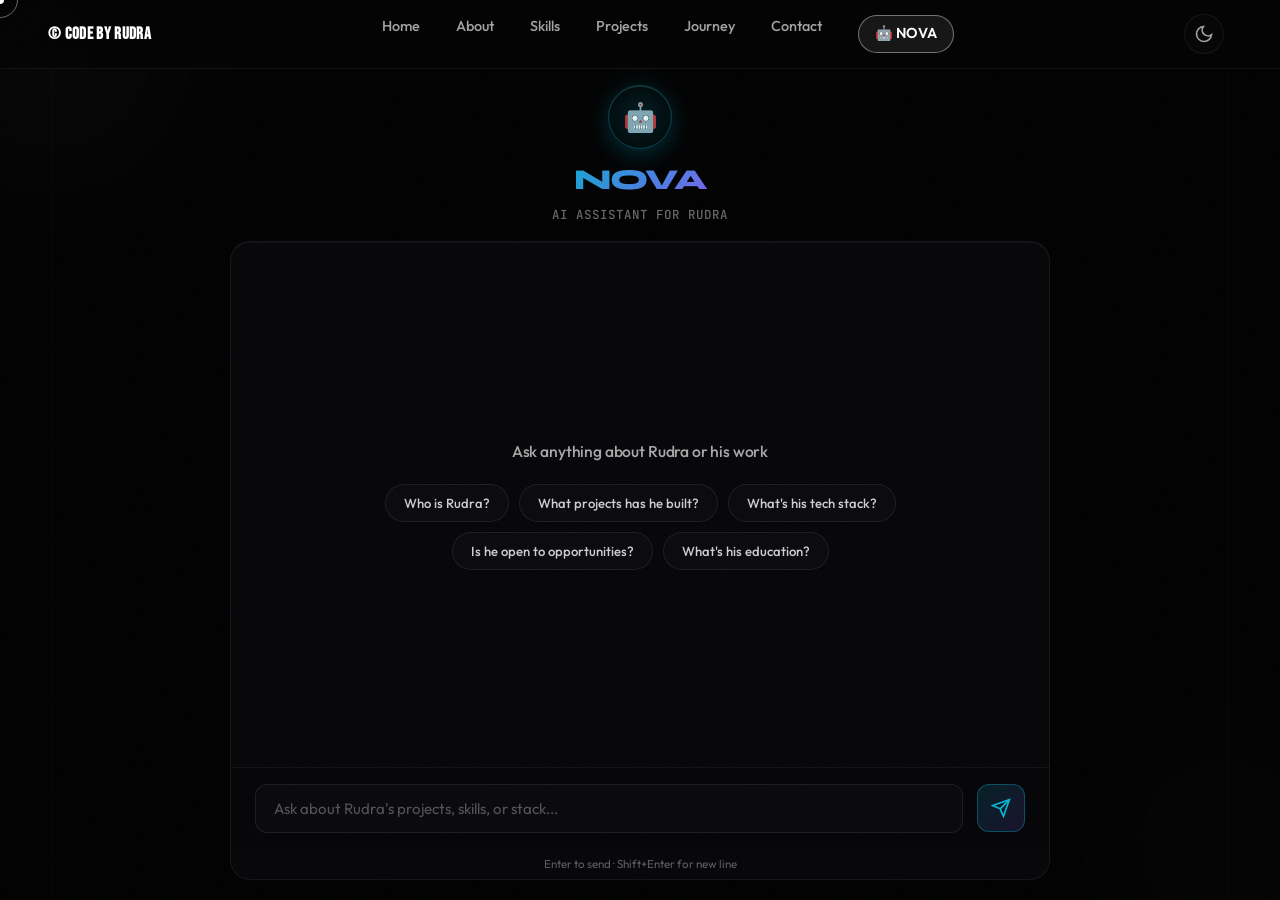
==== commit 8159a030: "Refactor scroll pinning, optimize quality text animations, redesign chatbot layout & resume data" ====
--- a/nova.html
+++ b/nova.html
@@ -6,11 +6,14 @@
     <meta name="viewport" content="width=device-width, initial-scale=1.0">
     <title>NOVA — AI Assistant | Rudra Dalvi</title>
     <meta name="description" content="Chat with NOVA, Rudra Dalvi's AI assistant. Ask about his projects, skills, education, and more.">
+    <link rel="preconnect" href="https://fonts.googleapis.com">
+    <link rel="preconnect" href="https://fonts.gstatic.com" crossorigin>
     <link
-        href="https://fonts.googleapis.com/css2?family=Inter:wght@300;400;500;600;700;800;900&family=Space+Grotesk:wght@400;500;600;700&display=swap"
+        href="https://fonts.googleapis.com/css2?family=Bebas+Neue&family=Cormorant+Garamond:ital,wght@0,300;0,400;0,500;0,600;0,700;1,300;1,400;1,500;1,600;1,700&family=Inter:wght@300;400;500;600;700;800;900&family=JetBrains+Mono:wght@100..800&family=Outfit:wght@300;400;500;600;700;800;900&family=Space+Grotesk:wght@400;500;600;700&display=swap"
         rel="stylesheet">
-    <link rel="stylesheet" href="style.css">
-    <link rel="stylesheet" href="nova.css">
+    <link href="https://fonts.googleapis.com/css2?family=Syne:wght@400;500;600;700;800&display=swap" rel="stylesheet">
+    <link rel="stylesheet" href="style.css?v=7.2">
+    <link rel="stylesheet" href="nova.css?v=2.1">
 </head>
 
 <body>
@@ -23,7 +26,7 @@
 
     <!-- Navigation -->
     <nav class="navbar scrolled" id="navbar">
-        <a href="index.html" class="nav-logo">RD<span class="logo-dot">.</span></a>
+        <a href="index.html" class="nav-logo">© Code by Rudra</a>
         <div class="nav-links">
             <a href="index.html#home" class="nav-link">Home</a>
             <a href="index.html#about" class="nav-link">About</a>
@@ -34,10 +37,40 @@
             <a href="nova.html" class="nav-link nav-nova active">🤖 NOVA</a>
         </div>
         <button class="theme-toggle" id="themeToggle" aria-label="Toggle theme">
-            <svg class="theme-icon icon-sun" width="20" height="20" viewBox="0 0 24 24" fill="none" stroke="currentColor" stroke-width="2"><circle cx="12" cy="12" r="5"/><line x1="12" y1="1" x2="12" y2="3"/><line x1="12" y1="21" x2="12" y2="23"/><line x1="4.22" y1="4.22" x2="5.64" y2="5.64"/><line x1="18.36" y1="18.36" x2="19.78" y2="19.78"/><line x1="1" y1="12" x2="3" y2="12"/><line x1="21" y1="12" x2="23" y2="12"/><line x1="4.22" y1="19.78" x2="5.64" y2="18.36"/><line x1="18.36" y1="5.64" x2="19.78" y2="4.22"/></svg>
-            <svg class="theme-icon icon-moon" width="20" height="20" viewBox="0 0 24 24" fill="none" stroke="currentColor" stroke-width="2"><path d="M21 12.79A9 9 0 1 1 11.21 3 7 7 0 0 0 21 12.79z"/></svg>
+            <svg class="theme-icon icon-sun" width="20" height="20" viewBox="0 0 24 24" fill="none"
+                stroke="currentColor" stroke-width="2">
+                <circle cx="12" cy="12" r="5" />
+                <line x1="12" y1="1" x2="12" y2="3" />
+                <line x1="12" y1="21" x2="12" y2="23" />
+                <line x1="4.22" y1="4.22" x2="5.64" y2="5.64" />
+                <line x1="18.36" y1="18.36" x2="19.78" y2="19.78" />
+                <line x1="1" y1="12" x2="3" y2="12" />
+                <line x1="21" y1="12" x2="23" y2="12" />
+                <line x1="4.22" y1="19.78" x2="5.64" y2="18.36" />
+                <line x1="18.36" y1="5.64" x2="19.78" y2="4.22" />
+            </svg>
+            <svg class="theme-icon icon-moon" width="20" height="20" viewBox="0 0 24 24" fill="none"
+                stroke="currentColor" stroke-width="2">
+                <path d="M21 12.79A9 9 0 1 1 11.21 3 7 7 0 0 0 21 12.79z" />
+            </svg>
+        </button>
+        <button class="nav-menu-btn" id="menuBtn" aria-label="Menu">
+            <span></span>
+            <span></span>
+            <span></span>
         </button>
     </nav>
+
+    <!-- Mobile Menu -->
+    <div class="mobile-menu" id="mobileMenu">
+        <a href="index.html#home" class="mobile-link">Home</a>
+        <a href="index.html#about" class="mobile-link">About</a>
+        <a href="index.html#skills" class="mobile-link">Skills</a>
+        <a href="index.html#projects" class="mobile-link">Projects</a>
+        <a href="index.html#journey" class="mobile-link">Journey</a>
+        <a href="index.html#contact" class="mobile-link">Contact</a>
+        <a href="nova.html" class="mobile-link active">🤖 NOVA</a>
+    </div>
 
     <!-- NOVA Chat Page -->
     <main class="nova-page">
@@ -85,7 +118,7 @@
     <!-- Flashlight Overlay -->
     <div class="flashlight-overlay" id="flashlightOverlay"></div>
 
-    <script src="nova.js"></script>
+    <script src="nova.js?v=2.2"></script>
 </body>
 
 </html>
--- a/style.css
+++ b/style.css
@@ -6,49 +6,54 @@
 /* ---------- CSS VARIABLES ---------- */
 :root {
     /* Colors */
-    --bg-primary: #050505;
-    --bg-secondary: #0a0a0a;
-    --bg-tertiary: #111111;
-    --bg-card: rgba(255, 255, 255, 0.03);
-    --bg-card-hover: rgba(255, 255, 255, 0.06);
+    --bg-primary: #000000;
+    --bg-secondary: #050505;
+    --bg-tertiary: #0a0a0a;
+    --bg-card: rgba(255, 255, 255, 0.015);
+    --bg-card-hover: rgba(255, 255, 255, 0.035);
     --border-subtle: rgba(255, 255, 255, 0.06);
-    --border-hover: rgba(255, 255, 255, 0.12);
+    --border-hover: rgba(255, 255, 255, 0.15);
 
     --text-primary: #ffffff;
-    --text-secondary: #a1a1aa;
-    --text-muted: #52525b;
-
-    --accent-amber: #f59e0b;
-    --accent-amber-light: #fbbf24;
-    --accent-violet: #8b5cf6;
-    --accent-violet-light: #a78bfa;
-    --accent-cyan: #06b6d4;
-
-    --gradient-primary: linear-gradient(135deg, var(--accent-amber), var(--accent-violet));
-    --gradient-hero: linear-gradient(135deg, #f59e0b 0%, #ec4899 50%, #8b5cf6 100%);
-    --gradient-glow: radial-gradient(ellipse at center, rgba(139, 92, 246, 0.15) 0%, transparent 70%);
+    --text-secondary: #a3a3a3;
+    --text-muted: #525252;
+
+    --accent-amber: #ffffff;
+    --accent-amber-light: #ffffff;
+    --accent-violet: #ffffff;
+    --accent-violet-light: #a3a3a3;
+    --accent-cyan: #ffffff;
+    --accent-indigo: #ffffff;
+
+    --gradient-primary: linear-gradient(to right, #ffffff, #ffffff);
+    --gradient-hero: linear-gradient(to right, #ffffff, #ffffff);
+    --gradient-glow: radial-gradient(ellipse at center, rgba(255, 255, 255, 0.03) 0%, transparent 70%);
 
     /* Typography */
-    --font-primary: 'Inter', -apple-system, BlinkMacSystemFont, sans-serif;
-    --font-display: 'Space Grotesk', 'Inter', sans-serif;
+    --font-primary: 'Outfit', 'Inter', sans-serif;
+    --font-display: 'Bebas Neue', sans-serif;
+    --font-bebas: 'Bebas Neue', sans-serif;
+    --font-outfit: 'Outfit', sans-serif;
+    --font-editorial: 'Cormorant Garamond', 'Georgia', serif;
+    --font-mono: 'JetBrains Mono', 'Share Tech Mono', monospace;
 
     /* Spacing */
-    --section-padding: clamp(80px, 12vh, 140px);
+    --section-padding: clamp(90px, 14vh, 160px);
     --container-width: 1200px;
-    --container-padding: clamp(20px, 4vw, 40px);
+    --container-padding: clamp(20px, 5vw, 45px);
 
     /* Transitions */
     --ease-out-expo: cubic-bezier(0.16, 1, 0.3, 1);
     --ease-out-quart: cubic-bezier(0.25, 1, 0.5, 1);
-    --transition-fast: 0.2s var(--ease-out-expo);
-    --transition-medium: 0.4s var(--ease-out-expo);
-    --transition-slow: 0.8s var(--ease-out-expo);
+    --transition-fast: 0.25s var(--ease-out-expo);
+    --transition-medium: 0.45s var(--ease-out-expo);
+    --transition-slow: 0.9s var(--ease-out-expo);
 
     /* Border Radius */
-    --radius-sm: 8px;
-    --radius-md: 12px;
-    --radius-lg: 16px;
-    --radius-xl: 24px;
+    --radius-sm: 6px;
+    --radius-md: 10px;
+    --radius-lg: 14px;
+    --radius-xl: 20px;
 }
 
 /* ---------- RESET & BASE ---------- */
@@ -138,7 +143,7 @@
     left: 0;
     width: 36px;
     height: 36px;
-    border: 1.5px solid rgba(245, 158, 11, 0.4);
+    border: 1.5px solid rgba(255, 255, 255, 0.4);
     border-radius: 50%;
     pointer-events: none;
     z-index: 9999;
@@ -155,7 +160,7 @@
 .cursor-ring.hovering {
     width: 50px;
     height: 50px;
-    border-color: rgba(139, 92, 246, 0.5);
+    border-color: rgba(255, 255, 255, 0.5);
 }
 
 /* Ensure custom cursor is visible everywhere */
@@ -205,7 +210,7 @@
 }
 
 .gradient-text {
-    background: var(--gradient-hero);
+    background: #ffffff;
     -webkit-background-clip: text;
     -webkit-text-fill-color: transparent;
     background-clip: text;
@@ -215,13 +220,44 @@
 .reveal-up {
     opacity: 0;
     transform: translateY(40px);
-    transition: opacity 0.8s var(--ease-out-expo), transform 0.8s var(--ease-out-expo);
+    transition: opacity 1.2s var(--ease-out-expo), transform 1.2s var(--ease-out-expo);
     transition-delay: var(--delay, 0s);
 }
 
 .reveal-up.revealed {
     opacity: 1;
     transform: translateY(0);
+}
+
+.reveal-left {
+    opacity: 0;
+    transform: translateX(-50px);
+    transition: opacity 1.8s var(--ease-out-expo), transform 1.8s var(--ease-out-expo);
+    transition-delay: var(--delay, 0s);
+}
+
+.reveal-left.revealed {
+    opacity: 1;
+    transform: translateX(0);
+}
+
+.reveal-right {
+    opacity: 0;
+    transform: translateX(50px);
+    transition: opacity 1.8s var(--ease-out-expo), transform 1.8s var(--ease-out-expo);
+    transition-delay: var(--delay, 0s);
+}
+
+.reveal-right.revealed {
+    opacity: 1;
+    transform: translateX(0);
+}
+
+/* ---------- SCROLL-DRIVEN CONTENT REVEALS ---------- */
+.scroll-reveal-left,
+.scroll-reveal-right {
+    will-change: transform, opacity;
+    transition: transform 0.4s cubic-bezier(0.25, 1, 0.5, 1), opacity 0.4s cubic-bezier(0.25, 1, 0.5, 1);
 }
 
 /* ---------- BUTTONS ---------- */
@@ -240,24 +276,15 @@
 }
 
 .btn-primary {
-    background: var(--gradient-primary);
-    color: #fff;
-    border: none;
-    box-shadow: 0 4px 24px rgba(139, 92, 246, 0.25);
+    background: transparent;
+    color: #ffffff;
+    border: 1px solid #ffffff;
+    box-shadow: none;
+    transition: background 0.4s var(--ease-out-expo), color 0.4s var(--ease-out-expo), border-color 0.4s var(--ease-out-expo), transform 0.4s var(--ease-out-expo);
 }
 
 .btn-primary::before {
-    content: '';
-    position: absolute;
-    inset: 0;
-    background: linear-gradient(135deg, var(--accent-violet), var(--accent-amber));
-    opacity: 0;
-    transition: opacity 0.4s;
-    border-radius: inherit;
-}
-
-.btn-primary:hover::before {
-    opacity: 1;
+    display: none !important;
 }
 
 .btn-primary span, .btn-primary svg {
@@ -266,7 +293,10 @@
 }
 
 .btn-primary:hover {
-    box-shadow: 0 8px 32px rgba(139, 92, 246, 0.4);
+    background: #ffffff;
+    color: #000000;
+    border-color: #ffffff;
+    box-shadow: 0 10px 30px rgba(255, 255, 255, 0.15);
     transform: translateY(-2px);
 }
 
@@ -279,7 +309,7 @@
 .btn-outline:hover {
     border-color: var(--accent-amber);
     color: var(--accent-amber);
-    background: rgba(245, 158, 11, 0.05);
+    background: rgba(255, 255, 255, 0.05);
     transform: translateY(-2px);
 }
 
@@ -310,15 +340,15 @@
 }
 
 .nav-logo {
-    font-family: var(--font-display);
-    font-size: 1.5rem;
-    font-weight: 700;
-    letter-spacing: -0.02em;
-    transition: color var(--transition-fast);
-}
-
-.logo-dot {
-    color: var(--accent-amber);
+    font-family: var(--font-outfit);
+    font-size: 1.05rem;
+    font-weight: 600;
+    letter-spacing: 0.02em;
+    color: var(--text-primary);
+    transition: opacity var(--transition-fast);
+}
+.nav-logo:hover {
+    opacity: 0.8;
 }
 
 .nav-links {
@@ -341,7 +371,7 @@
     left: 0;
     width: 0;
     height: 2px;
-    background: var(--gradient-primary);
+    background: #ffffff;
     transition: width var(--transition-medium);
     border-radius: 2px;
 }
@@ -358,18 +388,18 @@
 
 /* NOVA AI Nav Link - Special Styling */
 .nav-nova {
-    color: #06b6d4 !important;
-    border: 1px solid rgba(6,182,212,0.4);
+    color: #ffffff !important;
+    border: 1px solid rgba(255, 255, 255,0.4);
     padding: 6px 16px !important;
     border-radius: 20px;
     font-weight: 600 !important;
-    background: rgba(6,182,212,0.08);
+    background: rgba(255, 255, 255,0.08);
     transition: all 0.3s ease;
 }
 .nav-nova:hover {
-    background: rgba(6,182,212,0.15);
-    border-color: rgba(6,182,212,0.7);
-    box-shadow: 0 0 20px rgba(6,182,212,0.2);
+    background: rgba(255, 255, 255,0.15);
+    border-color: rgba(255, 255, 255,0.7);
+    box-shadow: 0 0 20px rgba(255, 255, 255,0.2);
 }
 .nav-nova::after { display: none !important; }
 
@@ -448,10 +478,72 @@
     min-height: 100vh;
     display: flex;
     align-items: center;
+    justify-content: center;
     position: relative;
     overflow: hidden;
-    padding: 100px 0 60px;
-    background: #020010;
+    padding: 120px 0;
+    background: #030305;
+}
+
+/* ---------- VERTICAL GRID LINES ---------- */
+.vertical-grid-lines {
+    position: absolute;
+    inset: 0;
+    display: flex;
+    justify-content: space-between;
+    pointer-events: none;
+    z-index: 1;
+    max-width: var(--container-width);
+    margin: 0 auto;
+    padding: 0 var(--container-padding);
+}
+
+.grid-line {
+    width: 1px;
+    height: 100%;
+    background: rgba(255, 255, 255, 0.025);
+}
+
+/* ---------- HERO CLEAN CONTENT ---------- */
+.hero-content-clean {
+    position: relative;
+    z-index: 2;
+    text-align: center;
+    max-width: 90%;
+    margin: 0 auto;
+}
+
+.hero-main-title {
+    font-family: var(--font-bebas);
+    font-size: clamp(5.5rem, 16vw, 14rem);
+    font-weight: 400;
+    letter-spacing: -0.01em;
+    line-height: 0.85;
+    color: var(--text-primary);
+    margin-bottom: 12px;
+    text-transform: uppercase;
+}
+
+.hero-sub-title {
+    font-family: var(--font-outfit);
+    font-size: clamp(1rem, 2.2vw, 1.8rem);
+    font-weight: 800;
+    letter-spacing: 0.15em;
+    color: #ffffff;
+    margin-bottom: 24px;
+    text-transform: uppercase;
+    opacity: 0.9;
+}
+
+.hero-desc-clean {
+    font-family: var(--font-primary);
+    font-size: clamp(0.95rem, 1.4vw, 1.15rem);
+    line-height: 1.7;
+    color: var(--text-secondary);
+    max-width: 620px;
+    margin: 0 auto;
+    font-weight: 400;
+    opacity: 0.8;
 }
 
 /* ---------- SPACE BACKGROUND ---------- */
@@ -460,6 +552,15 @@
     inset: 0;
     overflow: hidden;
     z-index: 0;
+}
+
+.galaxy-container {
+    position: absolute;
+    inset: 0;
+    width: 100%;
+    height: 100%;
+    z-index: 0;
+    pointer-events: auto;
 }
 
 /* Star layers using radial gradients */
@@ -510,11 +611,11 @@
 
 .stars-large {
     background-image:
-        radial-gradient(2.5px 2.5px at 18% 22%, rgba(255,255,255,1) 40%, rgba(139,92,246,0.3) 70%, transparent 100%),
-        radial-gradient(2px 2px at 52% 68%, rgba(255,255,255,1) 40%, rgba(245,158,11,0.3) 70%, transparent 100%),
-        radial-gradient(2.5px 2.5px at 82% 35%, rgba(255,255,255,1) 40%, rgba(6,182,212,0.3) 70%, transparent 100%),
-        radial-gradient(2px 2px at 42% 85%, rgba(255,255,255,0.9) 40%, rgba(139,92,246,0.2) 70%, transparent 100%),
-        radial-gradient(2.5px 2.5px at 68% 12%, rgba(255,255,255,1) 40%, rgba(245,158,11,0.2) 70%, transparent 100%);
+        radial-gradient(2.5px 2.5px at 18% 22%, rgba(255,255,255,1) 40%, rgba(255, 255, 255,0.3) 70%, transparent 100%),
+        radial-gradient(2px 2px at 52% 68%, rgba(255,255,255,1) 40%, rgba(255, 255, 255,0.3) 70%, transparent 100%),
+        radial-gradient(2.5px 2.5px at 82% 35%, rgba(255,255,255,1) 40%, rgba(255, 255, 255,0.3) 70%, transparent 100%),
+        radial-gradient(2px 2px at 42% 85%, rgba(255,255,255,0.9) 40%, rgba(255, 255, 255,0.2) 70%, transparent 100%),
+        radial-gradient(2.5px 2.5px at 68% 12%, rgba(255,255,255,1) 40%, rgba(255, 255, 255,0.2) 70%, transparent 100%);
     animation: twinkle-3 6s ease-in-out infinite alternate;
 }
 
@@ -545,7 +646,7 @@
     height: 400px;
     top: -10%;
     right: -5%;
-    background: radial-gradient(ellipse, rgba(139, 92, 246, 0.12) 0%, rgba(88, 28, 135, 0.06) 50%, transparent 80%);
+    background: radial-gradient(ellipse, rgba(255, 255, 255, 0.12) 0%, rgba(88, 28, 135, 0.06) 50%, transparent 80%);
     animation: nebula-drift 20s ease-in-out infinite alternate;
 }
 
@@ -554,7 +655,7 @@
     height: 350px;
     bottom: 5%;
     left: -5%;
-    background: radial-gradient(ellipse, rgba(245, 158, 11, 0.08) 0%, rgba(234, 88, 12, 0.04) 50%, transparent 80%);
+    background: radial-gradient(ellipse, rgba(255, 255, 255, 0.015) 0%, transparent 80%);
     animation: nebula-drift 25s ease-in-out infinite alternate-reverse;
 }
 
@@ -563,7 +664,7 @@
     height: 300px;
     top: 40%;
     left: 30%;
-    background: radial-gradient(ellipse, rgba(6, 182, 212, 0.06) 0%, rgba(14, 116, 144, 0.03) 50%, transparent 80%);
+    background: radial-gradient(ellipse, rgba(255, 255, 255, 0.01) 0%, transparent 80%);
     animation: nebula-drift 18s ease-in-out infinite alternate;
 }
 
@@ -626,8 +727,8 @@
     height: 60px;
     top: 12%;
     right: 15%;
-    background: radial-gradient(circle at 30% 30%, #4a3878, #1e1145);
-    box-shadow: inset -8px -5px 15px rgba(0,0,0,0.5), 0 0 20px rgba(139,92,246,0.15);
+    background: radial-gradient(circle at 30% 30%, #2a2a2a, #0c0c0c);
+    box-shadow: inset -8px -5px 15px rgba(0,0,0,0.5), 0 0 20px rgba(255, 255, 255,0.15);
     animation: planet-float 15s ease-in-out infinite;
 }
 
@@ -639,7 +740,7 @@
     top: 50%;
     left: 50%;
     transform: translate(-50%, -50%) rotateX(75deg);
-    border: 1.5px solid rgba(139,92,246,0.25);
+    border: 1.5px solid rgba(255, 255, 255,0.25);
     border-radius: 50%;
 }
 
@@ -648,8 +749,8 @@
     height: 30px;
     bottom: 25%;
     left: 10%;
-    background: radial-gradient(circle at 35% 35%, #f59e0b, #92400e);
-    box-shadow: inset -4px -3px 8px rgba(0,0,0,0.4), 0 0 12px rgba(245,158,11,0.1);
+    background: radial-gradient(circle at 35% 35%, #3a3a3a, #151515);
+    box-shadow: inset -4px -3px 8px rgba(0,0,0,0.4), 0 0 12px rgba(255,255,255,0.03);
     animation: planet-float 12s ease-in-out infinite reverse;
 }
 
@@ -681,14 +782,14 @@
 .astronaut-img {
     width: clamp(280px, 30vw, 450px);
     height: auto;
-    filter: drop-shadow(0 10px 40px rgba(139, 92, 246, 0.25))
-            drop-shadow(0 5px 15px rgba(245, 158, 11, 0.15));
+    filter: drop-shadow(0 10px 40px rgba(255, 255, 255, 0.25))
+            drop-shadow(0 5px 15px rgba(255, 255, 255, 0.15));
     transition: filter 0.5s, transform 0.5s var(--ease-out-expo);
 }
 
 .astronaut-wrapper:hover .astronaut-img {
-    filter: drop-shadow(0 15px 50px rgba(139, 92, 246, 0.35))
-            drop-shadow(0 8px 25px rgba(245, 158, 11, 0.2));
+    filter: drop-shadow(0 15px 50px rgba(255, 255, 255, 0.35))
+            drop-shadow(0 8px 25px rgba(255, 255, 255, 0.2));
     transform: scale(1.05);
 }
 
@@ -724,8 +825,8 @@
     align-items: center;
     gap: 8px;
     padding: 8px 16px;
-    background: rgba(245, 158, 11, 0.1);
-    border: 1px solid rgba(245, 158, 11, 0.25);
+    background: rgba(255, 255, 255, 0.1);
+    border: 1px solid rgba(255, 255, 255, 0.25);
     border-radius: 50px;
     font-size: 0.82rem;
     color: var(--accent-amber-light);
@@ -737,7 +838,7 @@
 .badge-dot {
     width: 8px;
     height: 8px;
-    background: #22c55e;
+    background: #ffffff;
     border-radius: 50%;
     animation: pulse-dot 2s ease-in-out infinite;
 }
@@ -767,7 +868,7 @@
     font-weight: 800;
     line-height: 1.05;
     letter-spacing: -0.03em;
-    background: linear-gradient(135deg, #fff 0%, #c4b5fd 50%, #fbbf24 100%);
+    background: #ffffff;
     -webkit-background-clip: text;
     -webkit-text-fill-color: transparent;
     background-clip: text;
@@ -997,322 +1098,125 @@
     font-weight: 600;
 }
 
-/* Tech Stack Card */
-.bento-tech {
-    grid-column: 3 / 4;
-    grid-row: 1 / 2;
-    min-height: 300px;
-}
-
-.orbit-container {
+/* ---------- TYPOGRAPHIC SPLIT TEXT HEADINGS ---------- */
+.split-text-container {
     position: relative;
     width: 100%;
-    height: 260px;
-    display: flex;
-    align-items: center;
+    height: clamp(180px, 25vw, 290px);
+    margin-bottom: 24px;
+    overflow: hidden;
+}
+
+.split-layer {
+    position: absolute;
+    top: 15px;
+    bottom: 15px;
+    left: 0;
+    right: 0;
+    width: 100%;
+    display: flex;
+    flex-direction: column;
     justify-content: center;
-}
-
-.orbit {
-    position: absolute;
-    border-radius: 50%;
-    border: 1px dashed rgba(255, 255, 255, 0.06);
-    animation: orbit-spin 20s linear infinite;
-}
-
-.orbit-1 {
-    width: 200px;
-    height: 200px;
-}
-
-.orbit-2 {
-    width: 140px;
-    height: 140px;
-    animation-direction: reverse;
-    animation-duration: 15s;
-}
-
-@keyframes orbit-spin {
-    from { transform: rotate(0deg); }
-    to { transform: rotate(360deg); }
-}
-
-.orbit-icon {
-    position: absolute;
-    width: 40px;
-    height: 40px;
-    background: var(--bg-tertiary);
-    border: 1px solid var(--border-subtle);
-    border-radius: 50%;
-    display: flex;
-    align-items: center;
-    justify-content: center;
-    top: 50%;
-    left: 50%;
-    transform: rotate(var(--angle)) translateX(calc(100px)) rotate(calc(-1 * var(--angle)));
-}
-
-.orbit-2 .orbit-icon {
-    transform: rotate(var(--angle)) translateX(70px) rotate(calc(-1 * var(--angle)));
-}
-
-/* Counter-rotate icons so they stay upright */
-.orbit-1 .orbit-icon {
-    animation: counter-spin 20s linear infinite;
-}
-.orbit-2 .orbit-icon {
-    animation: counter-spin-reverse 15s linear infinite;
-}
-
-@keyframes counter-spin {
-    from { transform: rotate(var(--angle)) translateX(100px) rotate(calc(-1 * var(--angle))); }
-    to { transform: rotate(calc(var(--angle) - 360deg)) translateX(100px) rotate(calc(-1 * (var(--angle) - 360deg))); }
-}
-
-@keyframes counter-spin-reverse {
-    from { transform: rotate(var(--angle)) translateX(70px) rotate(calc(-1 * var(--angle))); }
-    to { transform: rotate(calc(var(--angle) + 360deg)) translateX(70px) rotate(calc(-1 * (var(--angle) + 360deg))); }
-}
-
-.orbit-center {
-    width: 48px;
-    height: 48px;
-    background: var(--gradient-primary);
-    border-radius: 50%;
-    display: flex;
-    align-items: center;
-    justify-content: center;
-    font-family: var(--font-display);
+    align-items: flex-start; /* Left-align the text */
+    text-align: left;
+    font-family: var(--font-bebas);
+    font-size: clamp(4.5rem, 12vw, 11rem);
+    line-height: 0.82;
+    text-transform: uppercase;
+    font-weight: 400;
+}
+
+.layer-left {
+    color: #33333b; /* Charcoal grey background layer */
+    z-index: 1;
+    clip-path: polygon(-10% -10%, calc(100% - var(--reveal-progress, 0) * 100%) -10%, calc(100% - var(--reveal-progress, 0) * 100%) 110%, -10% 110%);
+}
+
+.layer-right {
+    color: #ffffff;
+    z-index: 2;
+    clip-path: polygon(calc(100% - var(--reveal-progress, 0) * 100%) -10%, 110% -10%, 110% 110%, calc(100% - var(--reveal-progress, 0) * 100%) 110%);
+}
+
+.text-line {
+    display: block;
+    will-change: transform;
+}
+
+.projects-subtitle-clean {
+    font-family: var(--font-primary);
+    font-size: clamp(0.95rem, 1.4vw, 1.15rem);
+    color: var(--text-secondary);
+    margin-bottom: clamp(40px, 8vw, 80px);
+    opacity: 0.7;
+}
+
+/* ---------- EDITORIAL ABOUT LAYOUT ---------- */
+.about-split {
+    display: flex;
+    flex-direction: row;
+    gap: clamp(40px, 8vw, 80px);
+    align-items: flex-start;
+    margin-top: 40px;
+}
+
+.about-left {
+    flex: 1.2;
+}
+
+.about-right {
+    flex: 0.8;
+    display: flex;
+    flex-direction: column;
+    gap: 32px;
+}
+
+.editorial-bio {
+    font-family: var(--font-primary);
+    font-size: clamp(1.1rem, 2vw, 1.45rem);
+    line-height: 1.5;
+    color: var(--text-primary);
+    font-weight: 400;
+    margin-bottom: 24px;
+}
+
+.editorial-sub {
+    font-family: var(--font-primary);
+    font-size: clamp(0.95rem, 1.4vw, 1.1rem);
+    line-height: 1.7;
+    color: var(--text-secondary);
+}
+
+.about-meta-group {
+    border-top: 1px solid rgba(255, 255, 255, 0.08);
+    padding-top: 16px;
+}
+
+.meta-title {
+    font-family: var(--font-outfit);
     font-size: 0.85rem;
-    font-weight: 700;
-    color: #fff;
-    z-index: 2;
-    box-shadow: 0 8px 32px rgba(139, 92, 246, 0.3);
-}
-
-/* Location Card */
-.bento-location {
-    grid-column: 1 / 2;
-    grid-row: 2 / 3;
-}
-
-.globe-visual {
-    margin-bottom: 20px;
-}
-
-.globe {
-    width: 80px;
-    height: 80px;
-    position: relative;
-    border-radius: 50%;
-    border: 1.5px solid rgba(139, 92, 246, 0.3);
-    animation: globe-rotate 10s linear infinite;
-}
-
-@keyframes globe-rotate {
-    from { transform: rotateY(0deg); }
-    to { transform: rotateY(360deg); }
-}
-
-.globe-ring {
-    position: absolute;
-    inset: 0;
-    border-radius: 50%;
-    border: 1px solid rgba(139, 92, 246, 0.15);
-}
-
-.globe-ring.ring-1 {
-    transform: rotateX(60deg);
-}
-.globe-ring.ring-2 {
-    transform: rotateY(60deg);
-}
-.globe-ring.ring-3 {
-    transform: rotateZ(30deg) rotateX(45deg);
-}
-
-.globe-dot {
-    position: absolute;
-    width: 8px;
-    height: 8px;
-    background: var(--accent-amber);
-    border-radius: 50%;
-    top: 30%;
-    left: 65%;
-    box-shadow: 0 0 12px var(--accent-amber);
-}
-
-.bento-location h3 {
-    font-family: var(--font-display);
-    font-size: 1.4rem;
-    font-weight: 700;
-    margin-bottom: 4px;
-}
-
-.location-sub {
-    color: var(--text-muted);
-    font-size: 0.85rem;
+    font-weight: 600;
+    letter-spacing: 0.08em;
+    text-transform: uppercase;
+    color: #ffffff;
     margin-bottom: 8px;
 }
 
-.location-open {
+.meta-desc {
+    font-family: var(--font-primary);
+    font-size: clamp(0.9rem, 1.3vw, 1.05rem);
+    line-height: 1.5;
     color: var(--text-secondary);
-    font-size: 0.9rem;
-}
-
-/* Contact Card */
-.bento-contact-card {
-    grid-column: 2 / 3;
-    grid-row: 2 / 3;
-}
-
-.contact-emoji {
-    font-size: 2.5rem;
-    margin-bottom: 16px;
-}
-
-.bento-contact-card h3 {
-    font-family: var(--font-display);
-    font-size: 1.3rem;
-    font-weight: 700;
-    margin-bottom: 20px;
-    line-height: 1.3;
-}
-
-.copy-email-btn {
-    display: inline-flex;
-    align-items: center;
-    gap: 8px;
-    padding: 12px 20px;
-    background: var(--bg-tertiary);
-    border: 1px solid var(--border-subtle);
-    border-radius: var(--radius-md);
-    color: var(--text-primary);
-    font-size: 0.88rem;
-    font-weight: 500;
-    transition: all var(--transition-medium);
-}
-
-.copy-email-btn:hover {
-    border-color: var(--accent-amber);
-    background: rgba(245, 158, 11, 0.08);
-    color: var(--accent-amber);
-}
-
-.copy-email-btn svg {
-    transition: transform var(--transition-fast);
-}
-
-.copy-email-btn:hover svg {
-    transform: scale(1.1);
-}
-
-/* Education Card */
-.bento-education {
-    grid-column: 3 / 4;
-    grid-row: 2 / 3;
-}
-
-.edu-icon {
-    font-size: 2.5rem;
-    margin-bottom: 16px;
-}
-
-.bento-education h3 {
-    font-family: var(--font-display);
-    font-size: 1.3rem;
-    font-weight: 700;
-    margin-bottom: 12px;
-}
-
-.edu-college {
-    color: var(--text-primary);
-    font-weight: 600;
-    font-size: 0.95rem;
-    margin-bottom: 4px;
-}
-
-.edu-degree {
-    color: var(--text-secondary);
-    font-size: 0.88rem;
-    margin-bottom: 12px;
-}
-
-.edu-year {
-    display: inline-block;
-    padding: 6px 14px;
-    background: rgba(139, 92, 246, 0.1);
-    border: 1px solid rgba(139, 92, 246, 0.2);
-    border-radius: var(--radius-sm);
-    color: var(--accent-violet-light);
-    font-size: 0.82rem;
-    font-weight: 600;
-}
-
-@media (max-width: 960px) {
-    .bento-grid {
-        grid-template-columns: 1fr 1fr;
-    }
-    .bento-bio {
-        grid-column: 1 / -1;
-        grid-row: auto;
-    }
-    .bento-tech {
-        grid-column: 1 / -1;
-        grid-row: auto;
-        min-height: 250px;
-    }
-    .bento-location { grid-column: auto; grid-row: auto; }
-    .bento-contact-card { grid-column: auto; grid-row: auto; }
-    .bento-education { grid-column: 1 / -1; grid-row: auto; }
-    .orbit-container {
-        height: 220px;
-    }
-    .orbit-1 { width: 170px; height: 170px; }
-    .orbit-2 { width: 120px; height: 120px; }
-    .orbit-icon { width: 34px; height: 34px; }
-    .orbit-icon svg { width: 18px; height: 18px; }
-}
-
-@media (max-width: 600px) {
-    .bento-grid {
-        grid-template-columns: 1fr;
-    }
-    .bento-bio,
-    .bento-tech,
-    .bento-location,
-    .bento-contact-card,
-    .bento-education {
-        grid-column: 1 / -1;
-        grid-row: auto;
-    }
-    .bento-tech {
-        min-height: 200px;
-        overflow: hidden;
-    }
-    .orbit-container {
-        height: 180px;
-        transform: scale(0.65);
-    }
-    .bento-card-inner {
-        padding: 20px;
-    }
-    .bio-content h3 {
-        font-size: 1.3rem;
-    }
-    .bio-content p {
-        font-size: 0.88rem;
-    }
-    .bento-location h3,
-    .bento-contact-card h3 {
-        font-size: 1.1rem;
-    }
-    .copy-email-btn {
-        font-size: 0.8rem;
-        padding: 10px 16px;
-    }
-    .edu-icon { font-size: 1.8rem; }
-    .globe { width: 60px; height: 60px; }
+}
+
+@media (max-width: 900px) {
+    .about-split {
+        flex-direction: column;
+        gap: 40px;
+    }
+    .about-left, .about-right {
+        width: 100%;
+    }
 }
 
 /* ===================================================
@@ -1371,166 +1275,859 @@
    PROJECTS
    =================================================== */
 .projects-grid {
-    display: grid;
-    grid-template-columns: repeat(auto-fill, minmax(340px, 1fr));
-    gap: 24px;
-}
-
-.project-card {
-    background: var(--bg-card);
-    border: 1px solid var(--border-subtle);
-    border-radius: var(--radius-lg);
-    overflow: hidden;
-    transition: all var(--transition-medium);
+    display: flex;
+    flex-direction: column;
+    gap: clamp(60px, 12vw, 120px);
+}
+
+.project-row {
+    display: flex;
+    align-items: center;
+    justify-content: space-between;
+    gap: clamp(40px, 6vw, 80px);
+    width: 100%;
     position: relative;
 }
 
-.project-card::before {
-    content: '';
-    position: absolute;
-    inset: -1px;
-    border-radius: inherit;
-    background: var(--gradient-primary);
-    opacity: 0;
-    transition: opacity var(--transition-medium);
-    z-index: 0;
-    pointer-events: none;
-}
-
-.project-card:hover {
-    transform: translateY(-6px);
-}
-
-.project-card:hover::before {
-    opacity: 1;
-}
-
-.project-card-inner {
+.project-row:nth-child(even) {
+    flex-direction: row-reverse;
+}
+
+@media (min-width: 901px) {
+    .project-row:not(:first-child) {
+        margin-top: -140px;
+    }
+    .project-row:nth-child(1) { z-index: 10; }
+    .project-row:nth-child(2) { z-index: 11; }
+    .project-row:nth-child(3) { z-index: 12; }
+    .project-row:nth-child(4) { z-index: 13; }
+}
+
+.project-content {
+    flex: 1 1 40%;
+    display: flex;
+    flex-direction: column;
     position: relative;
-    z-index: 1;
-    background: var(--bg-secondary);
-    border-radius: calc(var(--radius-lg) - 1px);
-    padding: clamp(24px, 3vw, 32px);
-    height: 100%;
-    display: flex;
-    flex-direction: column;
-}
-
-.project-number {
+}
+
+.project-num {
+    font-family: var(--font-mono);
+    font-size: 1.1rem;
+    font-weight: 700;
+    color: var(--accent-violet-light);
+    display: block;
+    margin-bottom: 12px;
+    letter-spacing: 0.1em;
+}
+
+.project-display-title {
     font-family: var(--font-display);
-    font-size: 3.5rem;
+    font-size: clamp(2rem, 3.5vw, 3rem);
     font-weight: 800;
-    color: rgba(255, 255, 255, 0.03);
-    position: absolute;
-    top: 16px;
-    right: 24px;
-    line-height: 1;
-}
-
-.project-header {
-    display: flex;
-    justify-content: space-between;
-    align-items: flex-start;
+    color: #ffffff;
+    line-height: 1.1;
     margin-bottom: 16px;
-}
-
-.project-title {
-    font-family: var(--font-display);
-    font-size: 1.35rem;
-    font-weight: 700;
-    max-width: 200px;
-}
-
-.project-links {
-    display: flex;
+    letter-spacing: -0.02em;
+}
+
+.project-display-subtitle {
+    font-family: var(--font-primary);
+    font-size: clamp(0.95rem, 1.6vw, 1.2rem);
+    font-weight: 500;
+    color: rgba(255, 255, 255, 0.65);
+    margin-bottom: 20px;
+    line-height: 1.4;
+}
+
+.project-display-desc {
+    font-family: var(--font-primary);
+    font-size: 0.95rem;
+    color: var(--text-muted);
+    margin-bottom: 28px;
+    line-height: 1.6;
+    max-width: 520px;
+}
+
+.project-tags {
+    display: flex;
+    flex-wrap: wrap;
     gap: 10px;
+    margin-bottom: 36px;
+}
+
+.project-actions {
+    display: flex;
+    gap: 16px;
+}
+
+.btn-live {
+    display: inline-flex;
+    align-items: center;
+    gap: 10px;
+    padding: 12px 28px;
+    border: 1px solid rgba(255, 255, 255, 0.2);
+    border-radius: 50px;
+    color: #ffffff;
+    font-size: 0.9rem;
+    font-weight: 600;
+    text-decoration: none;
+    background: transparent;
+    transition: all 0.4s var(--ease-out-expo);
+}
+
+.btn-live:hover {
+    border-color: #ffffff;
+    background: #ffffff;
+    color: #000000;
+    box-shadow: 0 10px 25px rgba(255, 255, 255, 0.15);
+}
+
+.btn-live svg {
+    transition: transform 0.4s var(--ease-out-expo);
+}
+
+.btn-live:hover svg {
+    transform: translate(2px, -2px);
+}
+
+/* Showcase & Mockup Styles */
+.project-showcase {
+    flex: 1 1 54%;
     position: relative;
-    z-index: 5;
-}
-
-.project-link {
-    width: 36px;
-    height: 36px;
+    height: clamp(340px, 32vw, 440px);
+    border-radius: 24px;
+    background: var(--card-bg);
+    overflow: visible;
     display: flex;
     align-items: center;
     justify-content: center;
+    box-shadow: 0 20px 40px rgba(0, 0, 0, 0.35);
+    transition: transform 0.6s var(--ease-out-expo), box-shadow 0.6s var(--ease-out-expo);
+}
+
+.project-showcase:hover {
+    transform: translateY(-5px);
+    box-shadow: 0 30px 60px rgba(0, 0, 0, 0.45);
+}
+
+.mockup-container {
+    position: relative;
+    width: 100%;
+    height: 100%;
+}
+
+/* MacBook Mockup */
+.mockup-macbook {
+    position: absolute;
+    width: 68%;
+    bottom: -4%;
+    left: 16%;
+    z-index: 2;
+    filter: drop-shadow(0 20px 40px rgba(0,0,0,0.5));
+    transition: transform 0.6s var(--ease-out-expo);
+}
+
+.macbook-screen {
+    width: 100%;
+    aspect-ratio: 16/10;
+    background: #1e1e1e;
+    border: 9px solid #0c0c0c;
+    border-radius: 10px 10px 0 0;
+    overflow: hidden;
+    position: relative;
+}
+
+.macbook-screen::before {
+    content: '';
+    position: absolute;
+    top: 3px;
+    left: 50%;
+    transform: translateX(-50%);
+    width: 4px;
+    height: 4px;
+    background: #000;
     border-radius: 50%;
-    background: var(--bg-tertiary);
-    border: 1px solid var(--border-subtle);
+    z-index: 10;
+}
+
+.macbook-screen img {
+    width: 100%;
+    height: 100%;
+    object-fit: cover;
+    object-position: top;
+}
+
+.macbook-base {
+    width: 114%;
+    height: 6px;
+    background: #e5e7eb;
+    border-radius: 0 0 6px 6px;
+    position: absolute;
+    bottom: -6px;
+    left: -7%;
+    box-shadow: inset 0 -1px 2px rgba(0,0,0,0.2), 0 3px 6px rgba(0,0,0,0.3);
+}
+
+.macbook-base::after {
+    content: '';
+    position: absolute;
+    top: 0;
+    left: 50%;
+    transform: translateX(-50%);
+    width: 14%;
+    height: 2px;
+    background: #9ca3af;
+    border-radius: 0 0 3px 3px;
+}
+
+/* Tablet (iPad) Mockup */
+.mockup-ipad {
+    position: absolute;
+    width: 25%;
+    bottom: -6%;
+    left: 4%;
+    z-index: 1;
+    filter: drop-shadow(0 15px 30px rgba(0,0,0,0.4));
+    transition: transform 0.6s var(--ease-out-expo);
+}
+
+.ipad-screen {
+    width: 100%;
+    aspect-ratio: 3/4;
+    background: #1e1e1e;
+    border: 7px solid #0c0c0c;
+    border-radius: 12px;
+    overflow: hidden;
+}
+
+.ipad-screen img {
+    width: 100%;
+    height: 100%;
+    object-fit: cover;
+    object-position: top;
+}
+
+/* Phone (iPhone) Mockup */
+.mockup-iphone {
+    position: absolute;
+    width: 17%;
+    bottom: -5%;
+    right: 4%;
+    z-index: 3;
+    filter: drop-shadow(0 15px 30px rgba(0,0,0,0.55));
+    transition: transform 0.6s var(--ease-out-expo);
+}
+
+.iphone-screen {
+    width: 100%;
+    aspect-ratio: 9/19.5;
+    background: #1e1e1e;
+    border: 5px solid #0c0c0c;
+    border-radius: 16px;
+    overflow: hidden;
+}
+
+.iphone-screen img {
+    width: 100%;
+    height: 100%;
+    object-fit: cover;
+    object-position: top;
+}
+
+/* Browser Mockup */
+.mockup-browser {
+    position: absolute;
+    width: 68%;
+    aspect-ratio: 16/10;
+    background: #1d1d1f;
+    border: 1px solid rgba(255, 255, 255, 0.12);
+    border-radius: 12px;
+    box-shadow: 0 25px 50px rgba(0, 0, 0, 0.55);
+    overflow: hidden;
+    display: flex;
+    flex-direction: column;
+    z-index: 2;
+    transition: transform 0.6s var(--ease-out-expo), box-shadow 0.6s var(--ease-out-expo);
+}
+.browser-header {
+    height: 26px;
+    background: #161617;
+    display: flex;
+    align-items: center;
+    padding: 0 10px;
+    gap: 6px;
+    border-bottom: 1px solid rgba(255, 255, 255, 0.05);
+}
+.browser-dot {
+    width: 7px;
+    height: 7px;
+    border-radius: 50%;
+}
+.browser-dot.red { background: #ff5f56; }
+.browser-dot.yellow { background: #ffbd2e; }
+.browser-dot.green { background: #27c93f; }
+.browser-address {
+    margin-left: auto;
+    margin-right: auto;
+    font-size: 0.68rem;
+    color: rgba(255, 255, 255, 0.35);
+    background: rgba(255, 255, 255, 0.05);
+    padding: 1px 16px;
+    border-radius: 4px;
+    font-family: var(--font-mono);
+}
+.browser-screen {
+    flex: 1;
+    overflow: hidden;
+    position: relative;
+    background: #000;
+}
+.browser-screen img {
+    width: 100%;
+    height: 100%;
+    object-fit: cover;
+    object-position: top;
+}
+
+/* Monitor Mockup */
+.mockup-monitor {
+    position: absolute;
+    width: 72%;
+    aspect-ratio: 16/10;
+    z-index: 2;
+    filter: drop-shadow(0 25px 50px rgba(0,0,0,0.55));
+    transition: transform 0.6s var(--ease-out-expo), box-shadow 0.6s var(--ease-out-expo);
+    display: flex;
+    flex-direction: column;
+    align-items: center;
+}
+.monitor-screen {
+    width: 100%;
+    height: 92%;
+    background: #1d1d1f;
+    border: 9px solid #0c0c0c;
+    border-radius: 12px;
+    overflow: hidden;
+}
+.monitor-screen img {
+    width: 100%;
+    height: 100%;
+    object-fit: cover;
+    object-position: top;
+}
+.monitor-stand {
+    width: 16%;
+    height: 8%;
+    background: #e5e7eb;
+    clip-path: polygon(15% 0%, 85% 0%, 100% 100%, 0% 100%);
+    box-shadow: inset 0 2px 3px rgba(255,255,255,0.4), 0 2px 4px rgba(0,0,0,0.3);
+}
+
+/* --- Custom Project Content and Showcase Scroll Transitions --- */
+/* Override default reveal-up behavior on the row container itself */
+.project-row.reveal-up {
+    opacity: 1 !important;
+    transform: none !important;
+    transition: none !important;
+}
+
+.project-content,
+.project-showcase {
+    transition: transform 1.0s var(--ease-out-expo), opacity 1.0s var(--ease-out-expo), filter 1.0s var(--ease-out-expo);
+    will-change: transform, opacity, filter;
+}
+
+/* Base states before project row is revealed */
+@media (min-width: 901px) {
+    /* ODD rows: text (content) is on the left, image (showcase) is on the right */
+    .project-row:nth-child(odd):not(.revealed) .project-content {
+        opacity: 0;
+        transform: translateX(-100px);
+        filter: blur(12px);
+    }
+    .project-row:nth-child(odd):not(.revealed) .project-showcase {
+        opacity: 0;
+        transform: translate(120px, 80px) rotate(15deg);
+        transform-origin: top left;
+    }
+
+    /* EVEN rows: text (content) is on the right, image (showcase) is on the left */
+    .project-row:nth-child(even):not(.revealed) .project-content {
+        opacity: 0;
+        transform: translateX(100px);
+        filter: blur(12px);
+    }
+    .project-row:nth-child(even):not(.revealed) .project-showcase {
+        opacity: 0;
+        transform: translate(-120px, 80px) rotate(-15deg);
+        transform-origin: top right;
+    }
+}
+
+@media (max-width: 900px) {
+    /* Stacked mobile layout: both slide up from bottom */
+    .project-row:not(.revealed) .project-content {
+        opacity: 0;
+        transform: translateY(40px);
+        filter: blur(12px);
+    }
+    .project-row:not(.revealed) .project-showcase {
+        opacity: 0;
+        transform: translateY(40px);
+    }
+}
+
+/* Revealed states (common for both desktop and mobile) */
+.project-row.revealed .project-content {
+    opacity: 1;
+    transform: translate(0, 0);
+    filter: blur(0);
+    transition: transform 2.4s var(--ease-out-expo), opacity 2.4s var(--ease-out-expo), filter 2.4s var(--ease-out-expo);
+}
+.project-row.revealed .project-showcase {
+    opacity: 1;
+    transform: translate(0, 0) rotate(0deg);
+    transition: transform 2.4s var(--ease-out-expo), opacity 2.4s var(--ease-out-expo);
+}
+
+/* --- Mockup Reveal and Scroll Transitions --- */
+/* Base states before project row is revealed */
+.project-row:not(.revealed) .mockup-macbook,
+.project-row:not(.revealed) .mockup-browser,
+.project-row:not(.revealed) .mockup-monitor {
+    opacity: 0 !important;
+    transform: translate(-50%, -42%) scale(0.95) !important;
+}
+.project-row:not(.revealed) .mockup-ipad {
+    opacity: 0 !important;
+    transform: translateY(-50%) translateX(-25px) scale(0.95) !important;
+}
+.project-row:not(.revealed) .mockup-iphone {
+    opacity: 0 !important;
+    transform: translateY(-50%) translateX(25px) scale(0.95) !important;
+}
+
+/* Smooth transition settings */
+.mockup-macbook,
+.mockup-browser,
+.mockup-monitor,
+.mockup-ipad,
+.mockup-iphone {
+    transition: transform 1.0s var(--ease-out-expo), opacity 1.0s var(--ease-out-expo), box-shadow 0.6s var(--ease-out-expo);
+}
+
+/* Staggered entry timing once revealed */
+.project-row.revealed .mockup-macbook,
+.project-row.revealed .mockup-browser,
+.project-row.revealed .mockup-monitor {
+    opacity: 1;
+    transform: translate(-50%, -50%) scale(1);
+    transition: transform 2.4s var(--ease-out-expo), opacity 2.4s var(--ease-out-expo);
+    transition-delay: 0.1s;
+}
+.project-row.revealed .mockup-ipad {
+    opacity: 1;
+    transform: translateY(-50%) translateX(0) scale(1);
+    transition: transform 2.4s var(--ease-out-expo), opacity 2.4s var(--ease-out-expo);
+    transition-delay: 0.22s;
+}
+.project-row.revealed .mockup-iphone {
+    opacity: 1;
+    transform: translateY(-50%) translateX(0) scale(1);
+    transition: transform 2.4s var(--ease-out-expo), opacity 2.4s var(--ease-out-expo);
+    transition-delay: 0.3s;
+}
+
+/* --- Project 1: EMS Layout (Laptop + Overlapping Tablet & Phone) --- */
+.project-ems .mockup-macbook {
+    width: 90%;
+    left: 50%;
+    top: 48%;
+    transform: translate(-50%, -50%);
+    z-index: 2;
+}
+.project-ems .mockup-ipad {
+    width: 44%;
+    left: -10%;
+    top: 54%;
+    transform: translateY(-50%);
+    z-index: 3;
+}
+.project-ems .mockup-iphone {
+    width: 25%;
+    right: -8%;
+    top: 58%;
+    transform: translateY(-50%);
+    z-index: 3;
+}
+/* Hovers */
+.project-ems:hover .mockup-macbook {
+    transform: translate(-50%, -54%) scale(1.03);
+}
+.project-ems:hover .mockup-ipad {
+    transform: translateY(-54%) translateX(-8px) scale(1.05) rotate(-3deg);
+}
+.project-ems:hover .mockup-iphone {
+    transform: translateY(-54%) translateX(8px) scale(1.07) rotate(3deg);
+}
+
+/* --- Project 2: Naya Dharavi Layout (Browser + Tablet & Phone) --- */
+.project-nd .mockup-browser {
+    width: 90%;
+    left: 50%;
+    top: 48%;
+    transform: translate(-50%, -50%);
+    z-index: 2;
+}
+.project-nd .mockup-ipad {
+    width: 44%;
+    left: -10%;
+    top: 54%;
+    transform: translateY(-50%);
+    z-index: 3; /* in front of browser */
+}
+.project-nd .mockup-iphone {
+    width: 25%;
+    right: -8%;
+    top: 58%;
+    transform: translateY(-50%);
+    z-index: 3; /* in front of browser */
+}
+/* Hovers */
+.project-nd:hover .mockup-browser {
+    transform: translate(-50%, -54%) scale(1.03);
+}
+.project-nd:hover .mockup-ipad {
+    transform: translateY(-54%) translateX(-8px) scale(1.05) rotate(-3deg);
+}
+.project-nd:hover .mockup-iphone {
+    transform: translateY(-54%) translateX(8px) scale(1.07) rotate(3deg);
+}
+
+/* --- Project 3: EcoQuest Layout (iMac + Tablet & Phone) --- */
+.project-eco .mockup-monitor {
+    width: 90%;
+    left: 50%;
+    top: 46%;
+    transform: translate(-50%, -50%);
+    z-index: 2;
+}
+.project-eco .mockup-ipad {
+    width: 44%;
+    left: -10%;
+    top: 54%;
+    transform: translateY(-50%);
+    z-index: 3; /* in front of monitor */
+}
+.project-eco .mockup-iphone {
+    width: 25%;
+    right: -8%;
+    top: 58%;
+    transform: translateY(-50%);
+    z-index: 3; /* in front */
+}
+/* Hovers */
+.project-eco:hover .mockup-monitor {
+    transform: translate(-50%, -50%) translateY(-10px) scale(1.03);
+}
+.project-eco:hover .mockup-ipad {
+    transform: translateY(-54%) translateX(-8px) scale(1.05) rotate(-3deg);
+}
+.project-eco:hover .mockup-iphone {
+    transform: translateY(-54%) translateX(8px) scale(1.07) rotate(3deg);
+}
+
+/* --- Project 4: Autonova AI Layout (Browser + Tablet & Phone) --- */
+.project-autonova .mockup-browser {
+    width: 90%;
+    left: 50%;
+    top: 48%;
+    transform: translate(-50%, -50%);
+    z-index: 2;
+    transition: transform 0.6s var(--ease-out-expo);
+}
+.project-autonova .mockup-ipad {
+    width: 44%;
+    left: -10%;
+    top: 54%;
+    transform: translateY(-50%);
+    z-index: 3;
+    transition: transform 0.6s var(--ease-out-expo);
+}
+.project-autonova .mockup-iphone {
+    width: 25%;
+    right: -8%;
+    top: 58%;
+    transform: translateY(-50%);
+    z-index: 3;
+    transition: transform 0.6s var(--ease-out-expo);
+}
+/* Hovers */
+.project-autonova:hover .mockup-browser {
+    transform: translate(-50%, -54%) scale(1.03);
+}
+.project-autonova:hover .mockup-ipad {
+    transform: translateY(-54%) translateX(-8px) scale(1.05) rotate(-3deg);
+}
+.project-autonova:hover .mockup-iphone {
+    transform: translateY(-54%) translateX(8px) scale(1.07) rotate(3deg);
+}
+
+/* White device borders for dark projects (3 and 4) */
+.project-eco .ipad-screen,
+.project-eco .monitor-screen,
+.project-eco .iphone-screen,
+.project-autonova .ipad-screen,
+.project-autonova .mockup-browser,
+.project-autonova .iphone-screen {
+    border-color: #ffffff;
+}
+
+/* Theme Adjustments */
+[data-theme="light"] .project-display-title {
+    color: var(--text-primary);
+}
+
+[data-theme="light"] .project-display-subtitle {
     color: var(--text-secondary);
-    transition: all var(--transition-fast);
-}
-
-.project-link:hover {
-    border-color: var(--accent-amber);
-    color: var(--accent-amber);
-    transform: translateY(-2px);
-}
-
-.project-link.disabled {
-    opacity: 0.3;
-    pointer-events: none;
-}
-
-.project-desc {
-    color: var(--text-secondary);
-    font-size: 0.9rem;
-    line-height: 1.7;
-    margin-bottom: 20px;
-    flex-grow: 1;
-}
-
-.project-tags {
-    display: flex;
-    flex-wrap: wrap;
-    gap: 8px;
-    margin-bottom: 24px;
-}
-
-.tag {
-    padding: 5px 12px;
-    background: rgba(139, 92, 246, 0.08);
-    border: 1px solid rgba(139, 92, 246, 0.15);
-    border-radius: 50px;
-    font-size: 0.78rem;
-    font-weight: 500;
-    color: var(--accent-violet-light);
-}
-
-.project-image-preview {
-    background: var(--bg-tertiary);
-    border: 1px solid var(--border-subtle);
-    border-radius: var(--radius-md);
-    height: 160px;
-    display: flex;
+}
+
+[data-theme="light"] .btn-live {
+    border-color: rgba(0, 0, 0, 0.15);
+    color: var(--text-primary);
+}
+
+[data-theme="light"] .btn-live:hover {
+    border-color: var(--text-primary);
+    background: var(--text-primary);
+    color: var(--bg-primary);
+}
+
+/* Responsive Media Queries */
+@media (max-width: 900px) {
+    .project-row,
+    .project-row:nth-child(even) {
+        flex-direction: column-reverse;
+        gap: 32px;
+    }
+    .project-content,
+    .project-showcase {
+        width: 100%;
+        flex: 1 1 100%;
+    }
+    .project-showcase {
+        height: 320px;
+        overflow: hidden;
+    }
+    .project-display-title {
+        font-size: 2.2rem;
+    }
+    .mockup-macbook {
+        width: 72%;
+        left: 14%;
+    }
+    .mockup-ipad {
+        width: 27%;
+    }
+    .mockup-iphone {
+        width: 18%;
+    }
+}
+
+@media (max-width: 480px) {
+    .project-showcase {
+        height: 240px;
+    }
+    .project-display-title {
+        font-size: 1.8rem;
+    }
+    .btn-live {
+        width: 100%;
+        justify-content: center;
+        padding: 12px 24px;
+    }
+    .mockup-macbook {
+        width: 76%;
+        left: 12%;
+    }
+    .mockup-ipad {
+        width: 29%;
+    }
+    .mockup-iphone {
+        width: 19%;
+    }
+}
+
+/* ===================================================
+   NEXT LEVEL BANNER
+   =================================================== */
+.next-level-section {
+    position: sticky;
+    top: 0;
+    width: 100%;
+    height: 100vh;
+    display: flex;
+    flex-direction: column;
     align-items: center;
     justify-content: center;
     overflow: hidden;
-}
-
-.preview-placeholder {
-    color: var(--text-muted);
-    opacity: 0.5;
-}
-
-.preview-placeholder svg {
-    stroke: var(--accent-violet);
-    opacity: 0.4;
-}
-
-.placeholder-coming svg {
-    stroke: var(--accent-amber);
-    animation: pulse-light 2s ease-in-out infinite;
-}
-
-@keyframes pulse-light {
-    0%, 100% { opacity: 0.3; }
-    50% { opacity: 0.6; }
+    background: #000000;
+    z-index: 1;
+    gap: 60px;
+    box-sizing: border-box;
+}
+
+.projects {
+    position: relative;
+    z-index: 2;
+    background: #000000;
+}
+
+/* Ensure all sections and footer following the next-level section stack on top of it */
+.next-level-section ~ section,
+.next-level-section ~ footer {
+    position: relative;
+    z-index: 2;
+}
+
+.next-level-subtext-container {
+    max-width: 1200px;
+    width: 92%;
+    margin: 0 auto;
+    text-align: center;
+    z-index: 2;
+}
+
+.next-level-subtext {
+    font-family: var(--font-primary);
+    font-size: clamp(1.6rem, 3.2vw, 2.8rem);
+    font-weight: 400;
+    line-height: 1.35;
+    color: #ffffff;
+    letter-spacing: -0.015em;
+}
+
+.next-level-banner {
+    background: #ffffff;
+    display: flex;
+    align-items: center;
+    justify-content: center;
+    width: 60vw;
+    height: 90px;
+    overflow: hidden;
+}
+
+.next-level-text {
+    font-family: var(--font-display) !important;
+    font-size: 2.2rem;
+    font-weight: 900;
+    color: #000000;
+    letter-spacing: 0.1em;
+    text-align: center;
+    margin: 0;
+    white-space: nowrap;
+    transform: scale(1);
+}
+
+/* ===================================================
+   QUALITY BANNER SECTION
+   =================================================== */
+.quality-section {
+    position: relative;
+    width: 100%;
+    background: #000000;
+    padding: 24px;
+    box-sizing: border-box;
+}
+
+.quality-banner {
+    background: #d4d4d8;
+    display: flex;
+    align-items: center;
+    justify-content: center;
+    width: 100%;
+    height: clamp(400px, 75vh, 650px);
+    padding: clamp(35px, 6vw, 90px) clamp(20px, 4vw, 55px);
+    box-sizing: border-box;
+    border-radius: var(--radius-lg);
+    overflow: hidden;
+}
+
+.quality-text {
+    font-family: 'Syne', sans-serif !important;
+    font-size: clamp(2rem, 6.8vw, 6.4rem);
+    font-weight: 800;
+    color: #000000;
+    line-height: 1.15;
+    letter-spacing: -0.03em;
+    text-align: left;
+    margin: 0;
+    text-transform: uppercase;
+    width: 100%;
+}
+
+.blur-line {
+    display: inline-block;
+    white-space: nowrap;
+    max-width: 100%;
+}
+
+.blur-word {
+    display: inline-block;
+    opacity: 0;
+    filter: blur(10px);
+    transform: translateY(-50px);
+    will-change: transform, filter, opacity;
+    /* Exit transition: fast, simultaneous fade out (no delay) when section is hidden */
+    transition: opacity 0.45s ease, filter 0.45s ease, transform 0.45s ease;
+}
+
+/* Entry transition: slow staggered reveal using --delay variable when .animate is added */
+.blur-text-container.animate .blur-word {
+    opacity: 1;
+    filter: blur(0px);
+    transform: translateY(0px);
+    transition: opacity 1.1s cubic-bezier(0.25, 1, 0.3, 1),
+                filter 1.1s cubic-bezier(0.25, 1, 0.3, 1),
+                transform 1.1s cubic-bezier(0.25, 1, 0.3, 1);
+    transition-delay: var(--delay);
+}
+
+/* ===================================================
+   LION TEXT SECTION
+   =================================================== */
+.lion-section {
+    position: relative;
+    width: 100%;
+    padding: clamp(80px, 12vh, 140px) 24px;
+    background: #000000;
+    display: flex;
+    align-items: center;
+    justify-content: center;
+    box-sizing: border-box;
+}
+
+.lion-text {
+    font-family: 'Syne', sans-serif !important;
+    font-size: clamp(1.1rem, 2.1vw, 2.1rem);
+    font-weight: 800;
+    color: #ffffff;
+    text-align: center;
+    line-height: 1.35;
+    letter-spacing: -0.015em;
+    max-width: 1400px;
+    text-transform: uppercase;
 }
 
 @media (max-width: 600px) {
-    .projects-grid {
-        grid-template-columns: 1fr;
+    .quality-text {
+        font-size: clamp(1.8rem, 8.5vw, 3.5rem);
+        line-height: 0.95;
+        letter-spacing: -0.03em;
+    }
+    .quality-banner {
+        height: clamp(280px, 50vh, 400px);
+        padding: 24px;
     }
 }
 
@@ -1541,249 +2138,362 @@
     background: var(--bg-secondary);
 }
 
-.timeline {
+/* ===================================================
+   PROCESS / JOURNEY SECTION REDESIGN
+   =================================================== */
+.process-grid {
+    display: flex;
+    flex-direction: column;
+    max-width: 900px;
+    margin: 0 auto;
+    border-top: 1px solid rgba(255, 255, 255, 0.08);
     position: relative;
-    max-width: 800px;
-    margin: 0 auto;
-    padding-left: 40px;
-}
-
-.timeline-line {
+}
+
+/* Timeline vertical progress line */
+.process-grid-timeline-line {
+    position: absolute;
+    top: 56px; /* Centered with step 01 number */
+    bottom: 0; /* Align with the bottom horizontal border */
+    left: 80px; /* Centered in the 1px border column */
+    width: 1px;
+    background: rgba(255, 255, 255, 0.08);
+    pointer-events: none;
+    z-index: 1;
+}
+
+.process-grid-timeline-progress {
     position: absolute;
     top: 0;
-    left: 15px;
-    width: 2px;
+    left: 0;
+    width: 100%;
     height: 100%;
-    background: linear-gradient(to bottom, var(--accent-amber), var(--accent-violet), transparent);
-    border-radius: 2px;
-}
-
-.timeline-item {
+    background: #ffffff;
+    transform-origin: top;
+    transform: scaleY(0);
+}
+
+.process-item {
+    display: grid;
+    grid-template-columns: 80px 1px 1fr;
+    align-items: center;
     position: relative;
-    margin-bottom: 48px;
-}
-
-.timeline-item:last-child {
-    margin-bottom: 0;
-}
-
-.timeline-dot {
-    position: absolute;
-    left: -33px;
-    top: 6px;
-    width: 18px;
-    height: 18px;
-    border-radius: 50%;
-    background: var(--bg-secondary);
-    border: 2px solid var(--accent-amber);
-    display: flex;
-    align-items: center;
-    justify-content: center;
-    z-index: 2;
-}
-
-.timeline-dot-inner {
-    width: 8px;
-    height: 8px;
-    border-radius: 50%;
-    background: var(--accent-amber);
-}
-
-.timeline-content {
-    background: var(--bg-card);
-    border: 1px solid var(--border-subtle);
-    border-radius: var(--radius-lg);
-    padding: clamp(20px, 3vw, 28px);
-    transition: all var(--transition-medium);
-}
-
-.timeline-content:hover {
-    border-color: var(--border-hover);
-    transform: translateX(4px);
-}
-
-.timeline-year {
+    overflow: hidden;
+    transition: background 0.4s var(--ease-out-expo), opacity 1.8s var(--ease-out-expo), transform 1.8s var(--ease-out-expo);
+    will-change: transform, opacity;
+}
+
+.process-item:not(.revealed) {
+    opacity: 0;
+    transform: translateY(30px);
+}
+
+.process-item.revealed {
+    opacity: 1;
+    transform: translateY(0);
+}
+
+/* Scroll-driven horizontal sliding animations */
+.process-number,
+.process-content {
+    transition: transform 1.8s var(--ease-out-expo), opacity 1.8s var(--ease-out-expo);
+    will-change: transform, opacity;
+}
+
+/* Default positions (all numbers from left, all content from right) */
+.process-item .process-number {
+    transform: translateX(-50px);
+    opacity: 0;
+}
+.process-item .process-content {
+    transform: translateX(50px);
+    opacity: 0;
+}
+
+/* Revealed states */
+.process-item.revealed .process-number,
+.process-item.revealed .process-content {
+    transform: translateX(0);
+    opacity: 1;
+}
+
+.process-item::after {
+    content: '';
+    position: absolute;
+    bottom: 0;
+    left: 0;
+    width: 0%;
+    height: 1px;
+    background: rgba(255, 255, 255, 0.08);
+    transition: width 1.5s var(--ease-out-expo);
+    transition-delay: var(--delay, 0s);
+}
+
+.process-item.revealed::after {
+    width: 100%;
+}
+
+.process-item:hover {
+    background: rgba(255, 255, 255, 0.01);
+}
+
+.process-number {
+    font-family: var(--font-editorial) !important;
+    font-size: clamp(2rem, 4vw, 3.2rem);
+    font-weight: 300;
+    color: #ffffff;
+    opacity: 1;
+    text-align: center;
+    padding: 36px 10px;
+    user-select: none;
+}
+
+.process-border {
+    width: 1px;
+    height: 100%;
+    background: transparent;
+    position: relative;
+}
+
+.process-content {
+    padding: 36px clamp(20px, 4vw, 50px);
+    transition: transform 0.4s var(--ease-out-expo);
+}
+
+.process-item:hover .process-content {
+    transform: translateX(8px);
+}
+
+.process-year {
+    font-family: var(--font-mono) !important;
+    font-size: 0.8rem;
+    font-weight: 600;
+    color: var(--accent-violet-light);
     display: inline-block;
-    padding: 4px 14px;
-    background: var(--gradient-primary);
-    border-radius: 50px;
-    font-family: var(--font-display);
-    font-size: 0.82rem;
+    margin-bottom: 6px;
+    letter-spacing: 0.05em;
+}
+
+.process-title {
+    font-family: var(--font-display) !important;
+    font-size: clamp(1.1rem, 2vw, 1.45rem);
     font-weight: 700;
-    color: #fff;
-    margin-bottom: 12px;
-}
-
-.timeline-title {
-    font-family: var(--font-display);
-    font-size: 1.15rem;
-    font-weight: 700;
+    color: var(--text-primary);
     margin-bottom: 8px;
-}
-
-.timeline-tech {
-    font-size: 0.82rem;
-    color: var(--accent-violet-light);
-    font-weight: 500;
+    letter-spacing: 0.02em;
+}
+
+.process-tech {
+    font-family: var(--font-mono) !important;
+    font-size: 0.75rem;
+    color: var(--accent-amber);
     margin-bottom: 12px;
     letter-spacing: 0.02em;
-}
-
-.timeline-content p {
-    color: var(--text-secondary);
-    font-size: 0.9rem;
+    opacity: 0.8;
+}
+
+.process-desc {
+    font-family: var(--font-primary) !important;
+    font-size: 0.95rem;
+    color: var(--text-muted);
     line-height: 1.7;
+    font-weight: 300;
 }
 
 @media (max-width: 600px) {
-    .timeline { padding-left: 30px; }
-    .timeline-line { left: 10px; }
-    .timeline-dot { left: -28px; }
+    .process-item {
+        grid-template-columns: 50px 1px 1fr;
+    }
+    .process-number {
+        font-size: 1.8rem;
+        padding: 24px 5px;
+    }
+    .process-content {
+        padding: 24px 16px;
+    }
+    .process-grid-timeline-line {
+        left: 50px;
+        top: 38px;
+        bottom: 0;
+    }
+    .process-item .process-number,
+    .process-item .process-content {
+        transform: translateX(0) !important;
+        opacity: 1 !important;
+    }
 }
 
 /* ===================================================
-   CONTACT
+   CONTACT SECTION REDESIGN
    =================================================== */
 .contact {
     background: var(--bg-primary);
 }
 
-.contact-wrapper {
+.contact-split {
     display: grid;
-    grid-template-columns: 1fr 1fr;
-    gap: clamp(40px, 6vw, 80px);
+    grid-template-columns: 1.3fr 0.9fr;
+    gap: clamp(40px, 8vw, 100px);
+    width: 100%;
     align-items: start;
 }
 
-.contact-title {
-    font-family: var(--font-display);
-    font-size: clamp(2rem, 4vw, 3rem);
-    font-weight: 700;
-    line-height: 1.2;
-    margin: 16px 0 20px;
-}
-
-.contact-desc {
-    color: var(--text-secondary);
-    font-size: 0.95rem;
-    line-height: 1.7;
-    margin-bottom: 32px;
-}
-
-.contact-info {
+.contact-big-title {
+    font-family: var(--font-display) !important;
+    font-size: clamp(2.5rem, 6.5vw, 5rem);
+    font-weight: 800;
+    color: #ffffff;
+    line-height: 0.95;
+    margin-bottom: clamp(35px, 5vw, 65px);
+    letter-spacing: -0.02em;
+}
+
+.contact-editorial-form {
     display: flex;
     flex-direction: column;
-    gap: 16px;
-    margin-bottom: 32px;
-}
-
-.contact-info-item {
+    gap: clamp(30px, 4.5vh, 40px);
+}
+
+.form-question-group {
+    position: relative;
+    display: flex;
+    flex-direction: column;
+    width: 100%;
+}
+
+.form-question-label {
+    font-family: var(--font-primary);
+    font-size: clamp(0.9rem, 1.1vw, 1.05rem);
+    font-weight: 400;
+    color: #ffffff;
+    margin-bottom: 8px;
     display: flex;
     align-items: center;
-    gap: 12px;
-    color: var(--text-secondary);
-    font-size: 0.9rem;
-}
-
-.contact-info-item svg {
-    color: var(--accent-amber);
-    flex-shrink: 0;
-}
-
-.social-links {
-    display: flex;
-    gap: 14px;
-}
-
-.social-link {
-    width: 44px;
-    height: 44px;
-    display: flex;
-    align-items: center;
-    justify-content: center;
-    border-radius: 50%;
-    background: var(--bg-card);
-    border: 1px solid var(--border-subtle);
-    color: var(--text-secondary);
-    transition: all var(--transition-medium);
-}
-
-.social-link:hover {
-    border-color: var(--accent-violet);
-    color: var(--accent-violet);
-    transform: translateY(-3px);
-    box-shadow: 0 8px 24px rgba(139, 92, 246, 0.2);
-}
-
-/* Contact Form */
-.contact-form {
-    display: flex;
-    flex-direction: column;
-    gap: 24px;
-}
-
-.form-group {
-    position: relative;
-}
-
-.form-group label {
-    display: block;
-    font-size: 0.82rem;
-    font-weight: 600;
-    color: var(--text-muted);
-    text-transform: uppercase;
-    letter-spacing: 0.08em;
-    margin-bottom: 10px;
-}
-
-.form-group input,
-.form-group textarea {
+    gap: 10px;
+}
+
+.question-num {
+    font-family: var(--font-mono) !important;
+    font-size: 0.75rem;
+    color: var(--accent-violet-light);
+    opacity: 0.6;
+    vertical-align: middle;
+}
+
+.form-question-group input,
+.form-question-group textarea {
     width: 100%;
-    padding: 14px 0;
-    font-family: var(--font-primary);
-    font-size: 1rem;
-    color: var(--text-primary);
     background: transparent;
     border: none;
-    border-bottom: 1px solid var(--border-subtle);
+    font-family: var(--font-primary);
+    font-size: clamp(0.95rem, 1.15vw, 1.1rem);
+    color: var(--text-secondary);
+    padding: 8px 0;
     outline: none;
-    transition: border-color var(--transition-fast);
     resize: none;
-}
-
-.form-group input::placeholder,
-.form-group textarea::placeholder {
+    border-bottom: 1px solid rgba(255, 255, 255, 0.08);
+    transition: border-bottom-color var(--transition-fast);
+}
+
+.form-question-group input::placeholder,
+.form-question-group textarea::placeholder {
     color: var(--text-muted);
-}
-
-.form-group input:focus,
-.form-group textarea:focus {
-    border-bottom-color: var(--accent-amber);
-}
-
-.input-line {
+    opacity: 0.4;
+}
+
+.form-question-line {
     position: absolute;
     bottom: 0;
     left: 0;
     width: 0;
-    height: 2px;
-    background: var(--gradient-primary);
+    height: 1px;
+    background: #ffffff;
     transition: width var(--transition-medium);
 }
 
-.form-group input:focus ~ .input-line,
-.form-group textarea:focus ~ .input-line {
+.form-question-group input:focus ~ .form-question-line,
+.form-question-group textarea:focus ~ .form-question-line {
     width: 100%;
 }
 
-.btn-submit {
+.form-question-group input:focus,
+.form-question-group textarea:focus {
+    color: #ffffff;
+    border-bottom-color: transparent;
+}
+
+.btn-editorial-submit {
     align-self: flex-start;
-    margin-top: 8px;
-}
-
-@media (max-width: 768px) {
-    .contact-wrapper {
+    margin-top: 15px;
+}
+
+.contact-details-side {
+    display: flex;
+    flex-direction: column;
+    gap: 50px;
+    margin-top: clamp(20px, 12vw, 120px);
+}
+
+.details-block {
+    display: flex;
+    flex-direction: column;
+    gap: 12px;
+}
+
+.details-label {
+    font-family: var(--font-mono) !important;
+    font-size: 0.72rem;
+    font-weight: 700;
+    letter-spacing: 0.1em;
+    color: var(--text-muted);
+    text-transform: uppercase;
+    opacity: 0.8;
+}
+
+.details-val {
+    font-family: var(--font-primary);
+    font-size: clamp(1.1rem, 1.7vw, 1.4rem);
+    font-weight: 400;
+    color: #ffffff;
+    text-decoration: none;
+    transition: color 0.3s ease, transform 0.3s ease;
+    width: fit-content;
+}
+
+.details-val:hover {
+    color: var(--accent-amber);
+    transform: translateX(4px);
+}
+
+.details-social-list {
+    display: flex;
+    flex-direction: column;
+    gap: 12px;
+}
+
+.social-link-val {
+    position: relative;
+}
+
+.social-link-val::after {
+    content: ' ↗';
+    font-size: 0.8em;
+    opacity: 0.5;
+    transition: opacity 0.3s ease;
+}
+
+.social-link-val:hover::after {
+    opacity: 1;
+}
+
+@media (max-width: 900px) {
+    .contact-split {
         grid-template-columns: 1fr;
+        gap: 60px;
+    }
+    .contact-details-side {
+        margin-top: 0;
+        gap: 40px;
     }
 }
 
@@ -2056,7 +2766,7 @@
     font-family: var(--font-display);
     font-size: 3rem;
     font-weight: 800;
-    background: var(--gradient-hero);
+    background: #ffffff;
     -webkit-background-clip: text;
     -webkit-text-fill-color: transparent;
     background-clip: text;
@@ -2076,7 +2786,7 @@
 .loader-bar-fill {
     height: 100%;
     width: 0%;
-    background: var(--gradient-primary);
+    background: #ffffff;
     border-radius: 3px;
     animation: loader-fill 1.2s ease-out forwards;
 }
@@ -2101,14 +2811,14 @@
     height: 400px;
     top: -150px;
     left: -150px;
-    background: radial-gradient(circle, rgba(139,92,246,0.15) 0%, transparent 70%);
+    background: radial-gradient(circle, rgba(255, 255, 255,0.15) 0%, transparent 70%);
 }
 .edge-glow-br {
     width: 350px;
     height: 350px;
     bottom: -120px;
     right: -120px;
-    background: radial-gradient(circle, rgba(245,158,11,0.12) 0%, transparent 70%);
+    background: radial-gradient(circle, rgba(255, 255, 255,0.12) 0%, transparent 70%);
     animation-delay: 4s;
 }
 @keyframes glow-pulse {
@@ -2137,7 +2847,7 @@
 .theme-toggle:hover {
     border-color: var(--accent-amber);
     color: var(--accent-amber);
-    background: rgba(245,158,11,0.08);
+    background: rgba(255, 255, 255,0.08);
 }
 .icon-sun { display: none; }
 .icon-moon { display: block; }
@@ -2148,27 +2858,27 @@
    LIGHT THEME
    =================================================== */
 [data-theme="light"] {
-    --bg-primary: #f8f9fc;
-    --bg-secondary: #eef0f5;
-    --bg-tertiary: #e2e5ec;
-    --bg-card: rgba(0, 0, 0, 0.03);
-    --bg-card-hover: rgba(0, 0, 0, 0.06);
-    --border-subtle: rgba(0, 0, 0, 0.08);
-    --border-hover: rgba(0, 0, 0, 0.15);
+    --bg-primary: #000000;
+    --bg-secondary: #050505;
+    --bg-tertiary: #0a0a0a;
+    --bg-card: rgba(255, 255, 255, 0.015);
+    --bg-card-hover: rgba(255, 255, 255, 0.035);
+    --border-subtle: rgba(255, 255, 255, 0.06);
+    --border-hover: rgba(255, 255, 255, 0.15);
     --text-primary: #111827;
-    --text-secondary: #4b5563;
-    --text-muted: #9ca3af;
-    --accent-amber: #d97706;
-    --accent-amber-light: #b45309;
-    --accent-violet: #7c3aed;
-    --accent-violet-light: #6d28d9;
-    --gradient-glow: radial-gradient(ellipse at center, rgba(139, 92, 246, 0.08) 0%, transparent 70%);
+    --text-secondary: #a3a3a3;
+    --text-muted: #525252;
+    --accent-amber: #ffffff;
+    --accent-amber-light: #ffffff;
+    --accent-violet: #ffffff;
+    --accent-violet-light: #a3a3a3;
+    --gradient-glow: radial-gradient(ellipse at center, rgba(255, 255, 255, 0.03) 0%, transparent 70%);
 }
 [data-theme="light"] body {
-    background: #f8f9fc;
+    background: #000000;
 }
 [data-theme="light"] .hero {
-    background: linear-gradient(135deg, #e0e4f0 0%, #d4d8e8 50%, #e8eaf0 100%);
+    background: linear-gradient(135deg, #050505 0%, #0a0a0a 50%, #0a0a0a 100%);
 }
 [data-theme="light"] .space-bg {
     opacity: 0.15;
@@ -2184,7 +2894,7 @@
     opacity: 0.25;
 }
 [data-theme="light"] .hero-name {
-    background: linear-gradient(135deg, #111827 0%, #7c3aed 50%, #d97706 100%);
+    background: linear-gradient(135deg, #111827 0%, #ffffff 50%, #ffffff 100%);
     -webkit-background-clip: text;
     background-clip: text;
 }
@@ -2201,9 +2911,9 @@
 [data-theme="light"] .stat-label { color: rgba(0,0,0,0.4); }
 [data-theme="light"] .stat-divider { background: rgba(0,0,0,0.1); }
 [data-theme="light"] .hero-badge {
-    background: rgba(217,119,6,0.1);
-    border-color: rgba(217,119,6,0.3);
-    color: #b45309;
+    background: rgba(255, 255, 255,0.1);
+    border-color: rgba(255, 255, 255,0.3);
+    color: #ffffff;
 }
 [data-theme="light"] .navbar {
     background: rgba(248,249,252,0.75);
@@ -2221,37 +2931,37 @@
 [data-theme="light"] .project-number { color: rgba(0,0,0,0.04); }
 [data-theme="light"] .marquee-content span { color: var(--text-muted); }
 [data-theme="light"] .marquee-section {
-    background: #e8eaf0;
+    background: #0a0a0a;
 }
 [data-theme="light"] .skills-section {
-    background: #eef0f5;
+    background: #050505;
 }
 [data-theme="light"] .journey {
-    background: #eef0f5;
+    background: #050505;
 }
 [data-theme="light"] .footer {
-    background: #e8eaf0;
+    background: #0a0a0a;
 }
 [data-theme="light"] .globe-3d {
-    background: radial-gradient(circle at 35% 35%, rgba(124,58,237,0.12) 0%, rgba(88,28,135,0.06) 40%, rgba(228,229,236,0.6) 70%, rgba(210,213,224,0.8) 100%);
+    background: radial-gradient(circle at 35% 35%, rgba(255, 255, 255,0.12) 0%, rgba(88,28,135,0.06) 40%, rgba(228,229,236,0.6) 70%, rgba(210,213,224,0.8) 100%);
     box-shadow:
-        0 0 60px rgba(124,58,237,0.1),
-        0 0 120px rgba(124,58,237,0.05),
-        inset 0 0 60px rgba(124,58,237,0.08),
+        0 0 60px rgba(255, 255, 255,0.1),
+        0 0 120px rgba(255, 255, 255,0.05),
+        inset 0 0 60px rgba(255, 255, 255,0.08),
         inset -30px -30px 60px rgba(0,0,0,0.08);
 }
 [data-theme="light"] .globe-core-glow {
-    background: radial-gradient(circle, rgba(124,58,237,0.2) 0%, rgba(217,119,6,0.08) 40%, transparent 70%);
+    background: radial-gradient(circle, rgba(255, 255, 255,0.2) 0%, rgba(255, 255, 255,0.08) 40%, transparent 70%);
 }
 [data-theme="light"] .edge-glow-tl {
-    background: radial-gradient(circle, rgba(139,92,246,0.06) 0%, transparent 70%);
+    background: radial-gradient(circle, rgba(255, 255, 255,0.06) 0%, transparent 70%);
 }
 [data-theme="light"] .edge-glow-br {
-    background: radial-gradient(circle, rgba(245,158,11,0.05) 0%, transparent 70%);
+    background: radial-gradient(circle, rgba(255, 255, 255,0.05) 0%, transparent 70%);
 }
 [data-theme="light"] .edge-glow { opacity: 0.2; }
-[data-theme="light"] .page-loader { background: #f8f9fc; }
-[data-theme="light"] .timeline-dot { background: #eef0f5; }
+[data-theme="light"] .page-loader { background: #000000; }
+[data-theme="light"] .timeline-dot { background: #050505; }
 [data-theme="light"] .chatbot-panel {
     box-shadow: 0 20px 60px rgba(0,0,0,0.12);
 }
@@ -2262,7 +2972,7 @@
 [data-theme="light"] .btn-outline:hover {
     border-color: var(--accent-amber);
     color: var(--accent-amber);
-    background: rgba(217,119,6,0.05);
+    background: rgba(255, 255, 255,0.05);
 }
 
 /* ===================================================
@@ -2276,12 +2986,13 @@
     width: 56px;
     height: 56px;
     border-radius: 50%;
-    background: var(--gradient-primary);
-    color: #fff;
+    background: #000000;
+    color: #ffffff;
     display: flex;
     align-items: center;
     justify-content: center;
-    box-shadow: 0 8px 32px rgba(139,92,246,0.35);
+    border: 1px solid rgba(255, 255, 255, 0.3);
+    box-shadow: 0 8px 24px rgba(0, 0, 0, 0.5);
     opacity: 0;
     transform: translateY(20px) scale(0.8);
     transition: all 0.5s var(--ease-out-expo);
@@ -2293,8 +3004,11 @@
     pointer-events: auto;
 }
 .fab-contact:hover {
+    background: #ffffff;
+    color: #000000;
+    border-color: #ffffff;
     transform: translateY(-4px) scale(1.1);
-    box-shadow: 0 12px 40px rgba(139,92,246,0.5);
+    box-shadow: 0 12px 40px rgba(255, 255, 255, 0.2);
 }
 @media (max-width: 768px) {
     .fab-contact { bottom: 24px; right: 24px; width: 50px; height: 50px; cursor: pointer; }
@@ -2324,9 +3038,9 @@
     transition: all var(--transition-fast);
 }
 .view-btn.active {
-    background: var(--gradient-primary);
+    background: #ffffff;
     color: #fff;
-    box-shadow: 0 2px 12px rgba(139,92,246,0.3);
+    box-shadow: 0 2px 12px rgba(255, 255, 255,0.3);
 }
 .view-btn:not(.active):hover {
     color: var(--text-secondary);
@@ -2353,7 +3067,7 @@
     display: flex;
     justify-content: center;
     align-items: center;
-    min-height: 600px;
+    min-height: 680px;
     position: relative;
 }
 .globe-3d-wrapper {
@@ -2366,15 +3080,15 @@
 }
 .globe-3d {
     position: relative;
-    width: 380px;
-    height: 380px;
+    width: 400px;
+    height: 400px;
     perspective: 900px;
     border-radius: 50%;
-    background: radial-gradient(circle at 40% 40%, rgba(6,182,212,0.08) 0%, rgba(8,51,68,0.06) 30%, rgba(2,6,23,0.8) 60%, rgba(0,0,0,0.9) 100%);
+    background: radial-gradient(circle at 40% 40%, rgba(255, 255, 255,0.08) 0%, rgba(255,255,255,0.01) 30%, rgba(0,0,0,0.8) 60%, rgba(0,0,0,0.9) 100%);
     box-shadow:
-        0 0 80px rgba(6,182,212,0.12),
-        0 0 160px rgba(6,182,212,0.06),
-        inset 0 0 80px rgba(6,182,212,0.06),
+        0 0 80px rgba(255, 255, 255,0.12),
+        0 0 160px rgba(255, 255, 255,0.06),
+        inset 0 0 80px rgba(255, 255, 255,0.06),
         inset -20px -20px 60px rgba(0,0,0,0.5);
     overflow: hidden;
 }
@@ -2392,22 +3106,22 @@
     position: absolute;
     inset: 0;
     border-radius: 50%;
-    border: 1px solid rgba(6,182,212,0.18);
+    border: 1px solid rgba(255, 255, 255,0.18);
     transform-style: preserve-3d;
     transform: rotateY(var(--rotY, 0deg));
 }
 .ring-3d.ring-lat {
     transform: rotateX(var(--rotX, 0deg)) scale(var(--scl, 1));
-    border-color: rgba(6,182,212,0.12);
+    border-color: rgba(255, 255, 255,0.12);
 }
 .globe-core-glow {
     position: absolute;
     top: 50%;
     left: 50%;
-    width: 160px;
-    height: 160px;
+    width: 180px;
+    height: 180px;
     transform: translate(-50%, -50%);
-    background: radial-gradient(circle, rgba(6,182,212,0.3) 0%, rgba(139,92,246,0.1) 35%, transparent 70%);
+    background: radial-gradient(circle, rgba(255, 255, 255,0.3) 0%, rgba(255, 255, 255,0.1) 35%, transparent 70%);
     border-radius: 50%;
     filter: blur(30px);
     animation: core-pulse 4s ease-in-out infinite alternate;
@@ -2419,17 +3133,17 @@
     width: 8px;
     height: 8px;
     transform: translate(-50%, -50%);
-    background: #06b6d4;
+    background: #ffffff;
     border-radius: 50%;
     box-shadow:
-        0 0 10px rgba(6,182,212,0.8),
-        0 0 30px rgba(6,182,212,0.4),
-        0 0 60px rgba(6,182,212,0.2);
+        0 0 10px rgba(255, 255, 255,0.8),
+        0 0 30px rgba(255, 255, 255,0.4),
+        0 0 60px rgba(255, 255, 255,0.2);
     animation: dot-pulse 3s ease-in-out infinite alternate;
 }
 @keyframes dot-pulse {
-    0% { box-shadow: 0 0 10px rgba(6,182,212,0.6), 0 0 30px rgba(6,182,212,0.3); }
-    100% { box-shadow: 0 0 15px rgba(6,182,212,1), 0 0 45px rgba(6,182,212,0.5), 0 0 80px rgba(6,182,212,0.2); }
+    0% { box-shadow: 0 0 10px rgba(255, 255, 255,0.6), 0 0 30px rgba(255, 255, 255,0.3); }
+    100% { box-shadow: 0 0 15px rgba(255, 255, 255,1), 0 0 45px rgba(255, 255, 255,0.5), 0 0 80px rgba(255, 255, 255,0.2); }
 }
 @keyframes core-pulse {
     0% { opacity: 0.5; transform: translate(-50%,-50%) scale(1); }
@@ -2443,23 +3157,38 @@
     align-items: center;
     gap: 10px;
     padding: 10px 18px;
-    background: rgba(255,255,255,0.04);
-    border: 1px solid rgba(255,255,255,0.08);
+    background: rgba(255, 255, 255, 0.08); /* Brighter default glass background */
+    border: 1px solid rgba(255, 255, 255, 0.18); /* Brighter border */
     border-radius: 50px;
     backdrop-filter: blur(12px);
-    font-family: var(--font-display);
+    font-family: var(--font-primary);
     font-size: 0.85rem;
     font-weight: 600;
-    color: var(--text-secondary);
+    color: var(--text-primary); /* Brighter white text */
     white-space: nowrap;
-    transition: border-color 0.3s, background 0.3s, color 0.3s;
+    box-shadow: 0 4px 15px rgba(0, 0, 0, 0.3), inset 0 1px 1px rgba(255, 255, 255, 0.1);
+    transition: border-color 0.4s var(--ease-out-expo), background 0.4s var(--ease-out-expo), color 0.4s var(--ease-out-expo), box-shadow 0.4s var(--ease-out-expo);
     will-change: transform, opacity;
     pointer-events: auto;
 }
 .tech-float:hover {
-    border-color: var(--accent-violet);
-    background: rgba(139,92,246,0.1);
-    color: var(--text-primary);
+    border-color: var(--tech-color, var(--accent-violet));
+    background: rgba(255, 255, 255, 0.15);
+    color: #ffffff;
+    box-shadow: 
+        0 8px 30px var(--tech-color, rgba(255, 255, 255, 0.4)), 
+        inset 0 1px 1px rgba(255, 255, 255, 0.2);
+}
+.tech-float-icon {
+    display: inline-flex;
+    align-items: center;
+    justify-content: center;
+    width: 22px;
+    height: 22px;
+    border-radius: 50%;
+    font-size: 0.8rem;
+    font-weight: 800;
+    box-shadow: 0 2px 5px rgba(0, 0, 0, 0.2);
 }
 
 /* ===================================================
@@ -2493,10 +3222,10 @@
     visibility: hidden;
     transition: opacity 0.8s ease, visibility 0.8s ease;
     background:
-        radial-gradient(circle at 40% 40%, rgba(6,182,212,0.25) 0%, transparent 50%),
-        radial-gradient(circle at 60% 60%, rgba(236,72,153,0.2) 0%, transparent 50%),
-        radial-gradient(circle at 50% 30%, rgba(245,158,11,0.15) 0%, transparent 50%),
-        radial-gradient(circle, rgba(139,92,246,0.12) 0%, transparent 60%);
+        radial-gradient(circle at 40% 40%, rgba(255, 255, 255,0.25) 0%, transparent 50%),
+        radial-gradient(circle at 60% 60%, rgba(255, 255, 255,0.2) 0%, transparent 50%),
+        radial-gradient(circle at 50% 30%, rgba(255, 255, 255,0.15) 0%, transparent 50%),
+        radial-gradient(circle, rgba(255, 255, 255,0.12) 0%, transparent 60%);
     filter: blur(25px);
     animation: glow-color-shift 4s ease-in-out infinite alternate;
 }
@@ -2516,21 +3245,21 @@
 body.flashlight-active .cursor-dot {
     width: 14px;
     height: 14px;
-    background: radial-gradient(circle, #fff 0%, #06b6d4 60%, #8b5cf6 100%);
+    background: radial-gradient(circle, #fff 0%, #ffffff 60%, #ffffff 100%);
     box-shadow:
         0 0 8px rgba(255,255,255,0.9),
-        0 0 20px rgba(6,182,212,0.7),
-        0 0 40px rgba(236,72,153,0.4),
-        0 0 80px rgba(139,92,246,0.3),
-        0 0 120px rgba(245,158,11,0.15);
+        0 0 20px rgba(255, 255, 255,0.7),
+        0 0 40px rgba(255, 255, 255,0.4),
+        0 0 80px rgba(255, 255, 255,0.3),
+        0 0 120px rgba(255, 255, 255,0.15);
 }
 body.flashlight-active .cursor-ring {
     width: 55px;
     height: 55px;
-    border-color: rgba(6,182,212,0.3);
+    border-color: rgba(255, 255, 255,0.3);
     box-shadow:
-        0 0 20px rgba(6,182,212,0.15),
-        0 0 40px rgba(236,72,153,0.08);
+        0 0 20px rgba(255, 255, 255,0.15),
+        0 0 40px rgba(255, 255, 255,0.08);
 }
 
 /* Cursor Comet Tail */
@@ -2561,10 +3290,10 @@
     border-color: rgba(0,0,0,0.1);
 }
 [data-theme="light"] .ring-3d {
-    border-color: rgba(139,92,246,0.18);
+    border-color: rgba(255, 255, 255,0.18);
 }
 [data-theme="light"] .ring-3d.ring-lat {
-    border-color: rgba(245,158,11,0.15);
+    border-color: rgba(255, 255, 255,0.15);
 }
 
 @media (max-width: 768px) {
@@ -2601,18 +3330,18 @@
     width: 56px;
     height: 56px;
     border-radius: 50%;
-    background: linear-gradient(135deg, #06b6d4, #8b5cf6);
+    background: #ffffff;
     color: #fff;
     display: flex;
     align-items: center;
     justify-content: center;
-    box-shadow: 0 8px 32px rgba(6,182,212,0.35);
+    box-shadow: 0 8px 32px rgba(255,255,255,0.1);
     transition: all 0.4s var(--ease-out-expo);
     position: relative;
 }
 .chatbot-toggle:hover {
     transform: scale(1.1);
-    box-shadow: 0 12px 40px rgba(6,182,212,0.5);
+    box-shadow: 0 12px 40px rgba(255, 255, 255,0.5);
 }
 .chat-icon-close { display: none; }
 .chatbot-widget.open .chat-icon-open { display: none; }
@@ -2621,7 +3350,7 @@
     position: absolute;
     inset: -4px;
     border-radius: 50%;
-    border: 2px solid rgba(6,182,212,0.4);
+    border: 2px solid rgba(255,255,255,0.2);
     animation: chat-pulse 2s ease-in-out infinite;
 }
 .chatbot-widget.open .chatbot-pulse { display: none; }
@@ -2657,7 +3386,7 @@
     align-items: center;
     gap: 12px;
     padding: 16px 20px;
-    background: linear-gradient(135deg, rgba(6,182,212,0.1), rgba(139,92,246,0.1));
+    background: linear-gradient(135deg, rgba(255, 255, 255,0.1), rgba(255, 255, 255,0.1));
     border-bottom: 1px solid var(--border-subtle);
 }
 .chatbot-avatar {
@@ -2678,7 +3407,7 @@
 }
 .chatbot-status {
     font-size: 0.75rem;
-    color: var(--accent-cyan);
+    color: #ffffff;
 }
 .chatbot-messages {
     flex: 1;
@@ -2719,8 +3448,8 @@
     border-bottom-left-radius: 4px;
 }
 .chat-msg.user p {
-    background: linear-gradient(135deg, rgba(139,92,246,0.2), rgba(6,182,212,0.2));
-    border: 1px solid rgba(139,92,246,0.2);
+    background: linear-gradient(135deg, rgba(255, 255, 255,0.2), rgba(255, 255, 255,0.2));
+    border: 1px solid rgba(255, 255, 255,0.2);
     color: var(--text-primary);
     border-bottom-right-radius: 4px;
 }
@@ -2767,7 +3496,7 @@
     transition: border-color var(--transition-fast);
 }
 .chatbot-input-area input:focus {
-    border-color: var(--accent-cyan);
+    border-color: #ffffff;
 }
 .chatbot-input-area input::placeholder {
     color: var(--text-muted);
@@ -2776,7 +3505,7 @@
     width: 40px;
     height: 40px;
     border-radius: var(--radius-md);
-    background: linear-gradient(135deg, #06b6d4, #8b5cf6);
+    background: #ffffff;
     color: #fff;
     display: flex;
     align-items: center;
@@ -2786,7 +3515,7 @@
 }
 .chatbot-input-area button:hover {
     transform: scale(1.05);
-    box-shadow: 0 4px 16px rgba(6,182,212,0.4);
+    box-shadow: 0 4px 16px rgba(255,255,255,0.1);
 }
 
 @media (max-width: 768px) {
@@ -2796,3 +3525,646 @@
     .chatbot-input-area button { cursor: pointer; }
 }
 
+/* ===================================================
+   CYBER-NEURAL EDITORIAL OVERLAYS & NAVIGATION RAIL
+   =================================================== */
+
+/* Font splits for editorial premium feel */
+h1, h2, h3, .section-title, .nav-logo, .hero-name, .bento-bio h3, .project-title, .timeline-title {
+    font-family: var(--font-display) !important;
+}
+
+.lede, .hero-description, .about-copy p, .pull-quote, .project-desc, .timeline-content p, .contact-desc {
+    font-family: var(--font-primary) !important;
+    font-weight: 300;
+}
+
+/* Serif font style for sub-headings, quotes, or highlights to give that Mina Massoud editorial contrast */
+.hero-line, .section-tag, .stat-label, .timeline-year, .location-sub, .location-open, .edu-year, .edu-degree, .project-number, .stat-note {
+    font-family: var(--font-editorial) !important;
+    font-style: italic;
+    font-size: 1.1rem;
+    letter-spacing: 0.05em;
+    color: var(--accent-amber);
+}
+
+.hero-line {
+    font-size: 2rem;
+    font-weight: 300;
+}
+
+.section-tag {
+    font-size: 1.05rem;
+    text-transform: capitalize;
+}
+
+/* Monospace font style for status tags, code values, parameters */
+.badge-dot, .hero-badge, .stat-number, .tech-float, .tag, .view-btn, .contact-info-item span, .footer p {
+    font-family: var(--font-mono) !important;
+    font-size: 0.85rem;
+    letter-spacing: -0.01em;
+}
+
+/* Page blueprint grid lines background */
+.space-bg::before {
+    content: '';
+    position: absolute;
+    inset: 0;
+    background-image: 
+        linear-gradient(rgba(255, 255, 255, 0.01) 1px, transparent 1px),
+        linear-gradient(90deg, rgba(255, 255, 255, 0.01) 1px, transparent 1px);
+    background-size: 60px 60px;
+    background-position: center top;
+    pointer-events: none;
+    z-index: 1;
+}
+
+/* Guide rails (Vertical lines on left & right of screen) */
+body::before, body::after {
+    content: '';
+    position: fixed;
+    top: 0;
+    bottom: 0;
+    width: 1px;
+    background: rgba(255, 255, 255, 0.02);
+    z-index: 999;
+    pointer-events: none;
+}
+body::before { left: clamp(30px, 4vw, 60px); }
+body::after { right: clamp(30px, 4vw, 60px); }
+
+/* Left persistent vertical Chapter Rail */
+.chapter-rail {
+    position: fixed;
+    top: 50%;
+    left: clamp(10px, 2vw, 25px);
+    transform: translateY(-50%);
+    z-index: 1001;
+    display: flex;
+    flex-direction: column;
+    gap: 20px;
+}
+
+@media (max-width: 1200px) {
+    .chapter-rail { display: none; }
+}
+
+.chapter-rail-item {
+    display: flex;
+    align-items: center;
+    gap: 12px;
+    text-decoration: none;
+    opacity: 0.25;
+    transition: opacity var(--transition-medium), transform var(--transition-medium);
+}
+
+.chapter-rail-item:hover,
+.chapter-rail-item.is-active {
+    opacity: 1;
+}
+
+.chapter-rail-item.is-active {
+    transform: translateX(4px);
+}
+
+.ch-rail-num {
+    font-family: var(--font-mono);
+    font-size: 0.75rem;
+    color: var(--accent-amber);
+}
+
+.ch-rail-line {
+    width: 20px;
+    height: 1px;
+    background: currentColor;
+    transition: width var(--transition-medium);
+}
+
+.chapter-rail-item.is-active .ch-rail-line {
+    width: 35px;
+    background: var(--accent-cyan);
+}
+
+.ch-rail-label {
+    font-family: var(--font-mono);
+    font-size: 0.7rem;
+    text-transform: uppercase;
+    letter-spacing: 0.1em;
+    opacity: 0;
+    transform: translateX(-10px);
+    transition: opacity var(--transition-medium), transform var(--transition-medium);
+    pointer-events: none;
+}
+
+.chapter-rail-item:hover .ch-rail-label,
+.chapter-rail-item.is-active .ch-rail-label {
+    opacity: 0.7;
+    transform: translateX(0);
+}
+
+/* Background running slogans marquees */
+.mq-field {
+    position: absolute;
+    top: 25%;
+    left: 0;
+    width: 100%;
+    transform: translateY(-50%) rotate(-4deg) scale(1.05);
+    z-index: 1;
+    opacity: 0.05;
+    pointer-events: none;
+    overflow: hidden;
+    display: flex;
+    flex-direction: column;
+    gap: 24px;
+}
+
+.mq-track {
+    display: flex;
+    white-space: nowrap;
+    animation: mq-scroll 45s linear infinite;
+    gap: 40px;
+}
+
+.mq-track-reverse {
+    animation: mq-scroll-reverse 45s linear infinite;
+}
+
+.mq-track span {
+    font-family: var(--font-display);
+    font-size: clamp(3rem, 7vw, 6rem);
+    font-weight: 800;
+    color: var(--text-primary);
+    -webkit-text-stroke: 1px var(--text-primary);
+    -webkit-text-fill-color: transparent;
+}
+
+.mq-track i.sep {
+    display: inline-block;
+    width: 30px;
+    height: 30px;
+    background: var(--accent-amber);
+    align-self: center;
+    border-radius: 50%;
+}
+
+@keyframes mq-scroll {
+    0% { transform: translateX(0); }
+    100% { transform: translateX(-50%); }
+}
+
+@keyframes mq-scroll-reverse {
+    0% { transform: translateX(-50%); }
+    100% { transform: translateX(0); }
+}
+
+/* Premium bento card glassmorphism overlays */
+.bento-card {
+    background: rgba(8, 8, 12, 0.45) !important;
+    border: 1px solid var(--border-subtle) !important;
+    border-radius: var(--radius-lg);
+    backdrop-filter: blur(25px);
+    -webkit-backdrop-filter: blur(25px);
+    transition: transform var(--transition-medium), border-color var(--transition-medium), box-shadow var(--transition-medium) !important;
+    overflow: hidden;
+    position: relative;
+}
+
+.bento-card::before {
+    content: '';
+    position: absolute;
+    inset: 0;
+    background: radial-gradient(circle at var(--mouse-x, 50%) var(--mouse-y, 50%), rgba(255, 159, 28, 0.05) 0%, transparent 60%);
+    opacity: 0;
+    transition: opacity 0.5s ease;
+    pointer-events: none;
+}
+
+.bento-card:hover::before {
+    opacity: 1;
+}
+
+.bento-card:hover {
+    transform: translateY(-4px);
+    border-color: rgba(255, 159, 28, 0.2) !important;
+    box-shadow: 0 12px 30px rgba(0,0,0,0.3), 0 0 20px rgba(255, 159, 28, 0.03);
+}
+
+.bento-card-inner {
+    padding: 30px !important;
+}
+
+/* Bento Bio text tweaks */
+.bio-content p {
+    font-size: 1.05rem !important;
+    line-height: 1.7;
+    margin-bottom: 16px;
+    color: var(--text-secondary);
+}
+
+.bio-content p strong {
+    color: var(--text-primary);
+    font-weight: 500;
+}
+
+/* Orbit stack adjustments */
+.orbit-container {
+    width: 240px;
+    height: 240px;
+    margin: 0 auto;
+}
+
+.orbit-center {
+    background: rgba(255, 159, 28, 0.1) !important;
+    border: 1px solid rgba(255, 159, 28, 0.3) !important;
+    color: var(--accent-amber) !important;
+    font-family: var(--font-mono);
+    box-shadow: 0 0 30px rgba(255, 159, 28, 0.15);
+}
+
+.orbit {
+    border: 1px dashed rgba(255, 255, 255, 0.05) !important;
+}
+
+.orbit-icon {
+    background: rgba(8, 8, 12, 0.8) !important;
+    border: 1px solid rgba(255, 255, 255, 0.08) !important;
+    box-shadow: 0 4px 12px rgba(0,0,0,0.4);
+    transition: transform var(--transition-fast), border-color var(--transition-fast);
+}
+
+.orbit-icon:hover {
+    border-color: var(--accent-amber);
+    transform: scale(1.15);
+}
+
+/* Location Globe Card enhancements */
+.globe-visual {
+    position: relative;
+    width: 140px;
+    height: 140px;
+    margin: 0 auto 20px;
+}
+
+.globe-ring {
+    border: 1px solid rgba(0, 210, 255, 0.15) !important;
+    box-shadow: 0 0 20px rgba(0, 210, 255, 0.05);
+}
+
+.globe-dot {
+    background: var(--accent-cyan) !important;
+    box-shadow: 0 0 15px var(--accent-cyan);
+}
+
+
+
+/* Technical Expertise globe scene radar backdrop */
+.globe-scene {
+    background: radial-gradient(circle at center, rgba(0, 210, 255,0.03) 0%, transparent 60%);
+    border: 1px solid rgba(255, 255, 255, 0.01);
+    border-radius: 50%;
+    position: relative;
+}
+
+.globe-scene::before {
+    content: '';
+    position: absolute;
+    inset: 10%;
+    border: 1px dashed rgba(255, 255, 255, 0.02);
+    border-radius: 50%;
+    pointer-events: none;
+}
+
+.globe-scene::after {
+    content: '';
+    position: absolute;
+    left: 50%;
+    top: 0;
+    bottom: 0;
+    width: 1px;
+    background: linear-gradient(to bottom, transparent, rgba(255,255,255,0.02) 20%, rgba(255,255,255,0.02) 80%, transparent);
+    pointer-events: none;
+}
+
+/* Timeline vertical glow path */
+.timeline-line {
+    background: linear-gradient(to bottom, var(--accent-amber), var(--accent-violet), var(--accent-cyan)) !important;
+    box-shadow: 0 0 15px rgba(255, 255, 255, 0.3);
+}
+
+.timeline-dot-inner {
+    background: var(--bg-primary) !important;
+    border: 2px solid var(--accent-amber) !important;
+    box-shadow: 0 0 10px var(--accent-amber);
+}
+
+.timeline-item:hover .timeline-dot-inner {
+    background: var(--accent-violet) !important;
+    border-color: var(--accent-violet) !important;
+    box-shadow: 0 0 15px var(--accent-violet);
+    transform: scale(1.2);
+}
+
+/* Float status details mono badge */
+.hero-badge {
+    background: rgba(255, 159, 28, 0.05) !important;
+    border: 1px solid rgba(255, 159, 28, 0.2) !important;
+    color: var(--accent-amber) !important;
+}
+
+.badge-dot {
+    background: var(--accent-amber) !important;
+    box-shadow: 0 0 8px var(--accent-amber);
+}
+
+/* Custom Cursor physics tail segment colors */
+.cursor-tail {
+    position: fixed;
+    border-radius: 50%;
+    pointer-events: none;
+    z-index: 9998;
+    transform: translate(-50%, -50%);
+    mix-blend-mode: screen;
+}
+
+/* ==========================================================================
+   ======================= SKILLS CARD FANNING REDESIGN =======================
+   ========================================================================== */
+.skills-scroll-container {
+    position: relative;
+    width: 100%;
+    min-height: 100vh;
+    display: flex;
+    flex-direction: column;
+    justify-content: center;
+    align-items: center;
+    overflow: hidden;
+    padding: 80px 0;
+}
+
+.skills-intro-text {
+    font-family: var(--font-primary);
+    font-size: clamp(0.75rem, 1.2vw, 0.95rem);
+    font-weight: 600;
+    color: var(--text-secondary);
+    letter-spacing: 0.18em;
+    text-transform: uppercase;
+    text-align: center;
+    margin-bottom: clamp(40px, 8vw, 80px);
+    max-width: 800px;
+    line-height: 1.6;
+    opacity: 0.8;
+}
+
+.skills-interactive-scene {
+    position: relative;
+    width: 100%;
+    max-width: 1200px;
+    height: 540px;
+    display: flex;
+    justify-content: center;
+    align-items: center;
+}
+
+.skills-center-title {
+    font-family: var(--font-bebas);
+    font-size: clamp(3.5rem, 8vw, 6.5rem);
+    color: var(--text-primary);
+    z-index: 100;
+    text-transform: uppercase;
+    pointer-events: none;
+    text-shadow: 0 4px 30px rgba(0, 0, 0, 0.7);
+    letter-spacing: 0.02em;
+}
+
+.skills-card-stack {
+    position: absolute;
+    width: clamp(170px, 15vw, 220px); /* Landscape width */
+    height: clamp(70px, 6.2vw, 90px);  /* Landscape height */
+    top: 50%;
+    left: 50%;
+    transform: translate(-50%, -50%);
+    perspective: 1000px;
+    transform-style: preserve-3d;
+}
+
+.stack-left {
+    right: auto;
+    left: 50%;
+}
+
+.stack-right {
+    left: 50%;
+}
+
+.skill-card {
+    position: absolute;
+    width: 100%;
+    height: 100%;
+    border-radius: 20px;
+    border: 1px solid rgba(255, 255, 255, 0.15); /* Brighter default borders */
+    box-shadow: 0 10px 30px rgba(0, 0, 0, 0.4);
+    display: flex;
+    align-items: center;
+    justify-content: center;
+    
+    transform: translate3d(var(--tx, 0px), var(--ty, 0px), var(--tz, 0px)) rotate(calc(var(--rot-deg, 0) * 1deg)) rotateX(var(--tilt-x, 0deg)) rotateY(var(--tilt-y, 0deg)) scale(var(--card-scale, 1));
+    transform-style: preserve-3d;
+    transition: transform 0.2s cubic-bezier(0.25, 1, 0.5, 1), opacity 0.3s ease, border-color 0.4s ease;
+    will-change: transform, opacity;
+}
+
+.skills-card-stack .skill-card:hover {
+    --card-scale: 1.25 !important;
+    --tz: 200px !important;
+    opacity: 1 !important;
+    z-index: 999 !important;
+    border-color: rgba(255, 255, 255, 0.5);
+    box-shadow: 0 25px 50px rgba(0, 0, 0, 0.6), 0 0 45px var(--card-glow);
+}
+
+/* Hover glow effect */
+.skill-card::after {
+    content: '';
+    position: absolute;
+    inset: 0;
+    border-radius: inherit;
+    background: radial-gradient(800px circle at var(--mouse-x, 0) var(--mouse-y, 0), rgba(255,255,255,0.06), transparent 40%);
+    opacity: 0;
+    transition: opacity 0.5s;
+    pointer-events: none;
+}
+
+.skill-card:hover::after {
+    opacity: 1;
+}
+
+.card-inner {
+    width: 100%;
+    height: 100%;
+    display: flex;
+    flex-direction: row;
+    align-items: center;
+    justify-content: center;
+    gap: clamp(10px, 1.2vw, 16px);
+    padding: clamp(12px, 1.5vw, 18px);
+    box-sizing: border-box;
+    border-radius: inherit;
+    position: relative;
+    transform-style: preserve-3d;
+}
+
+/* Premium glass highlight overlay */
+.card-inner::before {
+    content: '';
+    position: absolute;
+    inset: 0;
+    background: linear-gradient(135deg, rgba(255, 255, 255, 0.05) 0%, transparent 60%);
+    border-radius: inherit;
+    pointer-events: none;
+    z-index: 5;
+}
+
+.tech-logo {
+    width: clamp(32px, 3.2vw, 42px);
+    height: clamp(32px, 3.2vw, 42px);
+    margin-bottom: 0;
+    filter: drop-shadow(0 4px 8px rgba(0,0,0,0.3));
+    transform: translateZ(35px);
+    transition: transform 0.4s cubic-bezier(0.16, 1, 0.3, 1), filter 0.4s cubic-bezier(0.16, 1, 0.3, 1);
+}
+
+.ts-card-logo, .js-card-logo {
+    transform: translateZ(35px);
+    transition: transform 0.4s cubic-bezier(0.16, 1, 0.3, 1), box-shadow 0.4s cubic-bezier(0.16, 1, 0.3, 1);
+}
+
+.skill-card:hover .tech-logo,
+.skill-card:hover .ts-card-logo,
+.skill-card:hover .js-card-logo {
+    transform: translateZ(50px) scale(1.08);
+}
+
+.card-label {
+    position: static;
+    transform: translateZ(25px);
+    font-family: var(--font-primary);
+    font-size: clamp(0.7rem, 0.8vw, 0.95rem);
+    font-weight: 700;
+    letter-spacing: 0.08em;
+    text-transform: uppercase;
+    color: rgba(255, 255, 255, 0.7); /* Brighter default text */
+    pointer-events: none;
+    transition: transform 0.4s cubic-bezier(0.16, 1, 0.3, 1), color 0.4s cubic-bezier(0.16, 1, 0.3, 1);
+}
+
+.skill-card:hover .card-label {
+    color: rgba(255, 255, 255, 1);
+    transform: translateZ(35px) scale(1.05);
+}
+
+/* Individual Stack Layers (z-indexes) */
+.skill-card[data-index="1"] { z-index: 10; }
+.skill-card[data-index="2"] { z-index: 20; }
+.skill-card[data-index="3"] { z-index: 30; }
+.skill-card[data-index="4"] { z-index: 40; }
+.skill-card[data-index="5"] { z-index: 50; }
+.skill-card[data-index="6"] { z-index: 60; }
+
+/* Custom Brand Card Colors & Custom Glows */
+.card-html { 
+    background: rgba(255, 255, 255, 0.015);
+    --card-glow: rgba(255, 255, 255, 0.05);
+}
+.card-python { 
+    background: rgba(255, 255, 255, 0.015);
+    --card-glow: rgba(255, 255, 255, 0.05);
+}
+.card-node { 
+    background: rgba(255, 255, 255, 0.015);
+    --card-glow: rgba(255, 255, 255, 0.05);
+}
+.card-typescript { 
+    background: rgba(255, 255, 255, 0.015);
+    --card-glow: rgba(255, 255, 255, 0.05);
+}
+.card-javascript { 
+    background: rgba(255, 255, 255, 0.015);
+    --card-glow: rgba(255, 255, 255, 0.05);
+}
+.card-react { 
+    background: rgba(255, 255, 255, 0.015);
+    --card-glow: rgba(255, 255, 255, 0.05);
+}
+
+.card-numpy { 
+    background: rgba(255, 255, 255, 0.015);
+    --card-glow: rgba(255, 255, 255, 0.05);
+}
+.card-mongodb { 
+    background: rgba(255, 255, 255, 0.015);
+    --card-glow: rgba(255, 255, 255, 0.05);
+}
+.card-flask { 
+    background: rgba(255, 255, 255, 0.015);
+    --card-glow: rgba(255, 255, 255, 0.05);
+}
+.card-tensorflow { 
+    background: rgba(255, 255, 255, 0.015);
+    --card-glow: rgba(255, 255, 255, 0.05);
+}
+.card-figma { 
+    background: rgba(255, 255, 255, 0.015);
+    --card-glow: rgba(255, 255, 255, 0.05);
+}
+.card-git { 
+    background: rgba(255, 255, 255, 0.015);
+    --card-glow: rgba(255, 255, 255, 0.05);
+}
+
+/* CSS Logos for Text Brands (TS, JS) */
+.ts-card-logo {
+    width: clamp(32px, 3.2vw, 42px);
+    height: clamp(32px, 3.2vw, 42px);
+    background: #007ACC;
+    color: #ffffff;
+    font-family: var(--font-primary);
+    font-weight: 800;
+    font-size: clamp(0.95rem, 1.1vw, 1.35rem);
+    display: flex;
+    align-items: flex-end;
+    justify-content: flex-end;
+    padding: 4px;
+    box-sizing: border-box;
+    border-radius: 6px;
+    margin-bottom: 0;
+    box-shadow: 0 4px 10px rgba(0,0,0,0.3);
+}
+
+.js-card-logo {
+    width: clamp(32px, 3.2vw, 42px);
+    height: clamp(32px, 3.2vw, 42px);
+    background: #F7DF1E;
+    color: #000000;
+    font-family: var(--font-primary);
+    font-weight: 800;
+    font-size: clamp(0.95rem, 1.1vw, 1.35rem);
+    display: flex;
+    align-items: flex-end;
+    justify-content: flex-end;
+    padding: 4px;
+    box-sizing: border-box;
+    border-radius: 6px;
+    margin-bottom: 0;
+    box-shadow: 0 4px 10px rgba(0,0,0,0.3);
+}
+
+/* Subtle micro-rotation for the React logo shape */
+@keyframes spinLogo {
+    from { transform: rotate(0deg); }
+    to { transform: rotate(360deg); }
+}
+.react-logo-anim {
+    animation: spinLogo 25s linear infinite;
+}
+
+
--- a/nova.css
+++ b/nova.css
@@ -1,22 +1,33 @@
 /* ===================================================
-   NOVA AI ASSISTANT — DEDICATED PAGE STYLES
+   NOVA AI ASSISTANT — DEDICATED PAGE STYLES (PREMIUM REDESIGN)
    =================================================== */
 
+html, body {
+    height: 100vh;
+    margin: 0;
+    padding: 0;
+    overflow: hidden; /* Disable page-level scroll completely */
+}
+
 .nova-page {
-    min-height: 100vh;
+    height: 100vh;
+    max-height: 100vh;
     display: flex;
     flex-direction: column;
     align-items: center;
-    padding: 100px 24px 40px;
+    padding: 85px 24px 15px; /* Compact padding to fit exactly in viewport */
     position: relative;
     overflow: hidden;
+    background: #000000;
+    box-sizing: border-box;
 }
 
 /* ---- Hero Header ---- */
 .nova-hero {
     text-align: center;
-    margin-bottom: 32px;
-    animation: nova-fade-in 0.8s ease-out;
+    margin-bottom: 16px; /* Reduced spacing */
+    animation: nova-fade-in 1s cubic-bezier(0.25, 1, 0.3, 1) both;
+    z-index: 2;
 }
 
 @keyframes nova-fade-in {
@@ -29,81 +40,99 @@
     display: inline-flex;
     align-items: center;
     justify-content: center;
-    width: 72px;
-    height: 72px;
-    border-radius: 20px;
-    background: rgba(6,182,212,0.1);
-    border: 1px solid rgba(6,182,212,0.3);
-    font-size: 32px;
-    margin-bottom: 16px;
+    width: 64px; /* Compact avatar size */
+    height: 64px;
+    border-radius: 50%;
+    background: radial-gradient(135deg, rgba(6, 182, 212, 0.15) 0%, rgba(139, 92, 246, 0.15) 100%);
+    border: 1px solid rgba(6, 182, 212, 0.35);
+    font-size: 28px;
+    margin-bottom: 8px;
+    box-shadow: 
+        0 10px 25px rgba(6, 182, 212, 0.15),
+        inset 0 1px 0 rgba(255, 255, 255, 0.1);
+    transition: all 0.6s cubic-bezier(0.25, 1, 0.3, 1);
+}
+
+.nova-avatar:hover {
+    transform: scale(1.08) rotate(5deg);
+    border-color: rgba(139, 92, 246, 0.6);
+    box-shadow: 0 0 40px rgba(139, 92, 246, 0.25);
 }
 
 .nova-avatar-glow {
     position: absolute;
-    inset: -20px;
-    border-radius: 30px;
-    background: radial-gradient(circle, rgba(6,182,212,0.2) 0%, transparent 70%);
-    filter: blur(15px);
-    animation: nova-glow-pulse 3s ease-in-out infinite alternate;
+    inset: -15px;
+    border-radius: 50%;
+    background: radial-gradient(circle, rgba(6, 182, 212, 0.2) 0%, transparent 70%);
+    filter: blur(12px);
+    animation: nova-glow-pulse 4s ease-in-out infinite alternate;
 }
 
 @keyframes nova-glow-pulse {
-    0% { opacity: 0.5; transform: scale(0.9); }
-    100% { opacity: 1; transform: scale(1.1); }
+    0% { opacity: 0.5; transform: scale(0.92); }
+    100% { opacity: 1; transform: scale(1.08); }
 }
 
 .nova-title {
-    font-family: var(--font-display);
-    font-size: 2.5rem;
-    font-weight: 700;
-    color: #06b6d4;
-    letter-spacing: 0.05em;
-    text-shadow: 0 0 30px rgba(6,182,212,0.3);
-    margin-bottom: 4px;
+    font-family: 'Syne', sans-serif !important;
+    font-size: 1.8rem; /* Compact title font size */
+    font-weight: 800;
+    letter-spacing: -0.02em;
+    text-transform: uppercase;
+    background: linear-gradient(135deg, #06b6d4 0%, #8b5cf6 100%);
+    -webkit-background-clip: text;
+    -webkit-text-fill-color: transparent;
+    margin-bottom: 2px;
+    text-shadow: 0 0 30px rgba(6, 182, 212, 0.1);
 }
 
 .nova-subtitle {
-    color: var(--text-muted);
-    font-size: 0.95rem;
-    font-weight: 400;
+    color: rgba(255, 255, 255, 0.45);
+    font-family: 'JetBrains Mono', monospace;
+    font-size: 0.78rem;
+    font-weight: 500;
+    letter-spacing: 0.08em;
+    text-transform: uppercase;
 }
 
 /* ---- Chat Container ---- */
 .nova-chat-container {
     width: 100%;
-    max-width: 780px;
-    flex: 1;
+    max-width: 820px;
+    flex: 1; /* Let it scale to fill screen height */
+    min-height: 0; /* Crucial for preventing flex container child overflows */
     display: flex;
     flex-direction: column;
-    background: rgba(6,182,212,0.02);
-    border: 1px solid rgba(6,182,212,0.12);
+    background: rgba(10, 10, 15, 0.65);
+    border: 1px solid rgba(255, 255, 255, 0.06);
     border-radius: 20px;
     overflow: hidden;
-    backdrop-filter: blur(20px);
-    box-shadow:
-        0 0 60px rgba(6,182,212,0.06),
-        inset 0 1px 0 rgba(255,255,255,0.03);
-    animation: nova-fade-in 1s ease-out 0.2s both;
+    backdrop-filter: blur(30px);
+    -webkit-backdrop-filter: blur(30px);
+    box-shadow: 
+        0 30px 100px rgba(0, 0, 0, 0.8),
+        inset 0 1px 0 rgba(255, 255, 255, 0.04);
+    animation: nova-fade-in 1s cubic-bezier(0.25, 1, 0.3, 1) 0.15s both;
+    z-index: 2;
+    margin-bottom: 5px;
 }
 
 .nova-messages {
     flex: 1;
-    overflow-y: auto;
-    padding: 32px 28px;
+    overflow-y: auto; /* Enable scroll only inside the message area */
+    padding: 24px 28px;
     display: flex;
     flex-direction: column;
     gap: 20px;
-    min-height: 400px;
-    max-height: 55vh;
     scrollbar-width: thin;
-    scrollbar-color: rgba(6,182,212,0.2) transparent;
+    scrollbar-color: rgba(6, 182, 212, 0.2) transparent;
 }
 
 .nova-messages::-webkit-scrollbar {
     width: 5px;
 }
 .nova-messages::-webkit-scrollbar-thumb {
-    background: rgba(6,182,212,0.2);
+    background: rgba(6, 182, 212, 0.2);
     border-radius: 10px;
 }
 
@@ -114,14 +143,17 @@
     align-items: center;
     justify-content: center;
     flex: 1;
-    gap: 24px;
-    padding: 40px 0;
+    gap: 20px;
+    padding: 20px 0;
+    text-align: center;
 }
 
 .nova-welcome-text {
-    color: var(--text-muted);
-    font-size: 1rem;
-    font-weight: 400;
+    color: rgba(255, 255, 255, 0.65);
+    font-family: 'Outfit', sans-serif;
+    font-size: 0.98rem;
+    font-weight: 500;
+    letter-spacing: -0.01em;
 }
 
 .nova-suggestions {
@@ -129,36 +161,37 @@
     flex-wrap: wrap;
     gap: 10px;
     justify-content: center;
-    max-width: 520px;
+    max-width: 540px;
 }
 
 .nova-chip {
-    padding: 10px 20px;
+    padding: 10px 18px;
     border-radius: 24px;
-    border: 1px solid rgba(6,182,212,0.25);
-    background: rgba(6,182,212,0.05);
-    color: var(--text-secondary);
-    font-family: var(--font-body);
-    font-size: 0.85rem;
+    border: 1px solid rgba(255, 255, 255, 0.08);
+    background: rgba(255, 255, 255, 0.02);
+    color: rgba(255, 255, 255, 0.8);
+    font-family: 'Outfit', sans-serif;
+    font-size: 0.82rem;
     font-weight: 500;
-    transition: all 0.3s ease;
+    transition: all 0.4s cubic-bezier(0.25, 1, 0.3, 1);
     white-space: nowrap;
+    cursor: pointer;
 }
 
 .nova-chip:hover {
-    border-color: rgba(6,182,212,0.6);
-    background: rgba(6,182,212,0.12);
+    border-color: rgba(6, 182, 212, 0.5);
+    background: rgba(6, 182, 212, 0.06);
     color: #06b6d4;
-    box-shadow: 0 0 20px rgba(6,182,212,0.12);
-    transform: translateY(-2px);
+    box-shadow: 0 10px 25px rgba(6, 182, 212, 0.15);
+    transform: translateY(-3px);
 }
 
 /* ---- Chat Messages ---- */
 .nova-msg {
     display: flex;
-    gap: 12px;
+    gap: 14px;
     align-items: flex-start;
-    animation: nova-msg-in 0.4s ease-out;
+    animation: nova-msg-in 0.5s cubic-bezier(0.25, 1, 0.3, 1) both;
 }
 
 @keyframes nova-msg-in {
@@ -171,59 +204,65 @@
 }
 
 .nova-msg-avatar {
-    width: 36px;
-    height: 36px;
-    border-radius: 12px;
+    width: 38px;
+    height: 38px;
+    border-radius: 50%;
     display: flex;
     align-items: center;
     justify-content: center;
     font-size: 16px;
     flex-shrink: 0;
+    box-shadow: 0 4px 10px rgba(0, 0, 0, 0.3);
 }
 
 .nova-msg.bot .nova-msg-avatar {
-    background: rgba(6,182,212,0.12);
-    border: 1px solid rgba(6,182,212,0.25);
+    background: rgba(6, 182, 212, 0.1);
+    border: 1px solid rgba(6, 182, 212, 0.3);
 }
 
 .nova-msg.user .nova-msg-avatar {
-    background: rgba(139,92,246,0.12);
-    border: 1px solid rgba(139,92,246,0.25);
+    background: rgba(139, 92, 246, 0.1);
+    border: 1px solid rgba(139, 92, 246, 0.3);
 }
 
 .nova-msg-bubble {
-    max-width: 80%;
+    max-width: 78%;
     padding: 14px 20px;
-    border-radius: 16px;
-    font-size: 0.92rem;
+    font-family: 'Outfit', sans-serif;
+    font-size: 0.94rem;
     line-height: 1.6;
     word-wrap: break-word;
+    box-shadow: 0 4px 12px rgba(0, 0, 0, 0.15);
 }
 
 .nova-msg.bot .nova-msg-bubble {
-    background: rgba(255,255,255,0.04);
-    border: 1px solid rgba(255,255,255,0.06);
-    color: var(--text-secondary);
+    background: rgba(255, 255, 255, 0.03);
+    border: 1px solid rgba(255, 255, 255, 0.06);
+    border-radius: 4px 18px 18px 18px;
+    color: rgba(255, 255, 255, 0.9);
 }
 
 .nova-msg.user .nova-msg-bubble {
-    background: rgba(6,182,212,0.08);
-    border: 1px solid rgba(6,182,212,0.2);
-    color: var(--text-primary);
+    background: linear-gradient(135deg, rgba(6, 182, 212, 0.12) 0%, rgba(139, 92, 246, 0.12) 100%);
+    border: 1px solid rgba(6, 182, 212, 0.25);
+    border-radius: 18px 4px 18px 18px;
+    color: #ffffff;
+    box-shadow: 0 10px 25px rgba(6, 182, 212, 0.05);
 }
 
 /* Typing indicator */
 .nova-typing {
     display: flex;
-    gap: 5px;
+    gap: 6px;
     padding: 8px 16px;
+    align-items: center;
 }
 
 .nova-typing span {
     width: 8px;
     height: 8px;
     border-radius: 50%;
-    background: rgba(6,182,212,0.5);
+    background: rgba(6, 182, 212, 0.6);
     animation: nova-bounce 1.4s ease-in-out infinite;
 }
 
@@ -239,77 +278,88 @@
 .nova-input-area {
     display: flex;
     align-items: center;
-    gap: 12px;
-    padding: 16px 20px;
-    border-top: 1px solid rgba(6,182,212,0.08);
-    background: rgba(0,0,0,0.2);
+    gap: 14px;
+    padding: 16px 24px;
+    border-top: 1px solid rgba(255, 255, 255, 0.05);
+    background: rgba(5, 5, 8, 0.5);
 }
 
 .nova-input-area input {
     flex: 1;
-    background: rgba(255,255,255,0.04);
-    border: 1px solid rgba(6,182,212,0.15);
+    background: rgba(255, 255, 255, 0.02);
+    border: 1px solid rgba(255, 255, 255, 0.08);
     border-radius: 12px;
     padding: 14px 18px;
-    color: var(--text-primary);
-    font-family: var(--font-body);
-    font-size: 0.92rem;
+    color: #ffffff;
+    font-family: 'Outfit', sans-serif;
+    font-size: 0.94rem;
     outline: none;
-    transition: border-color 0.3s ease, box-shadow 0.3s ease;
+    transition: all 0.4s cubic-bezier(0.25, 1, 0.3, 1);
 }
 
 .nova-input-area input::placeholder {
-    color: var(--text-muted);
+    color: rgba(255, 255, 255, 0.3);
 }
 
 .nova-input-area input:focus {
-    border-color: rgba(6,182,212,0.4);
-    box-shadow: 0 0 20px rgba(6,182,212,0.08);
+    border-color: rgba(6, 182, 212, 0.5);
+    background: rgba(255, 255, 255, 0.03);
+    box-shadow: 
+        0 0 25px rgba(6, 182, 212, 0.08),
+        inset 0 1px 0 rgba(255, 255, 255, 0.02);
 }
 
 .nova-send-btn {
     width: 48px;
     height: 48px;
     border-radius: 12px;
-    background: rgba(6,182,212,0.12);
-    border: 1px solid rgba(6,182,212,0.25);
+    background: linear-gradient(135deg, rgba(6, 182, 212, 0.15) 0%, rgba(139, 92, 246, 0.15) 100%);
+    border: 1px solid rgba(6, 182, 212, 0.35);
     color: #06b6d4;
     display: flex;
     align-items: center;
     justify-content: center;
-    transition: all 0.3s ease;
+    transition: all 0.4s cubic-bezier(0.25, 1, 0.3, 1);
+    cursor: pointer;
     flex-shrink: 0;
 }
 
 .nova-send-btn:hover {
-    background: rgba(6,182,212,0.2);
-    border-color: rgba(6,182,212,0.5);
-    box-shadow: 0 0 20px rgba(6,182,212,0.15);
+    background: linear-gradient(135deg, rgba(6, 182, 212, 0.3) 0%, rgba(139, 92, 246, 0.3) 100%);
+    border-color: rgba(6, 182, 212, 0.8);
+    color: #ffffff;
+    box-shadow: 0 8px 20px rgba(6, 182, 212, 0.2);
+    transform: translateY(-2px);
 }
 
 .nova-hint {
     text-align: center;
-    padding: 8px;
-    color: var(--text-muted);
+    padding: 6px;
+    color: rgba(255, 255, 255, 0.35);
+    font-family: 'Outfit', sans-serif;
     font-size: 0.72rem;
-    opacity: 0.6;
 }
 
 /* ---- Responsive ---- */
 @media (max-width: 768px) {
-    .nova-page { padding: 80px 16px 24px; }
-    .nova-title { font-size: 2rem; }
-    .nova-chat-container { border-radius: 16px; }
-    .nova-messages { padding: 20px 16px; min-height: 300px; max-height: 50vh; }
+    .nova-page { padding: 80px 12px 10px; }
+    .nova-title { font-size: 1.6rem; }
+    .nova-avatar { width: 56px; height: 56px; font-size: 24px; }
+    .nova-messages { padding: 18px 20px; }
     .nova-suggestions { gap: 8px; }
     .nova-chip { padding: 8px 14px; font-size: 0.8rem; }
-    .nova-msg-bubble { max-width: 85%; padding: 12px 16px; font-size: 0.88rem; }
-    .nova-input-area input { padding: 12px 14px; }
+    .nova-msg-bubble { max-width: 80%; padding: 12px 16px; font-size: 0.9rem; }
+    .nova-input-area { padding: 12px 16px; }
+    .nova-input-area input { padding: 12px 14px; font-size: 0.9rem; }
+    .nova-send-btn { width: 42px; height: 42px; border-radius: 10px; }
 }
 
 @media (max-width: 480px) {
-    .nova-hero { margin-bottom: 20px; }
-    .nova-avatar { width: 56px; height: 56px; font-size: 26px; }
-    .nova-title { font-size: 1.6rem; }
+    .nova-hero { margin-bottom: 12px; }
+    .nova-avatar { width: 48px; height: 48px; font-size: 20px; }
+    .nova-title { font-size: 1.4rem; }
     .nova-chip { font-size: 0.75rem; padding: 7px 12px; }
-}
+    .nova-messages { padding: 16px 10px; gap: 16px; }
+    .nova-msg-avatar { width: 32px; height: 32px; font-size: 14px; }
+    .nova-msg-bubble { padding: 10px 14px; font-size: 0.88rem; }
+}
